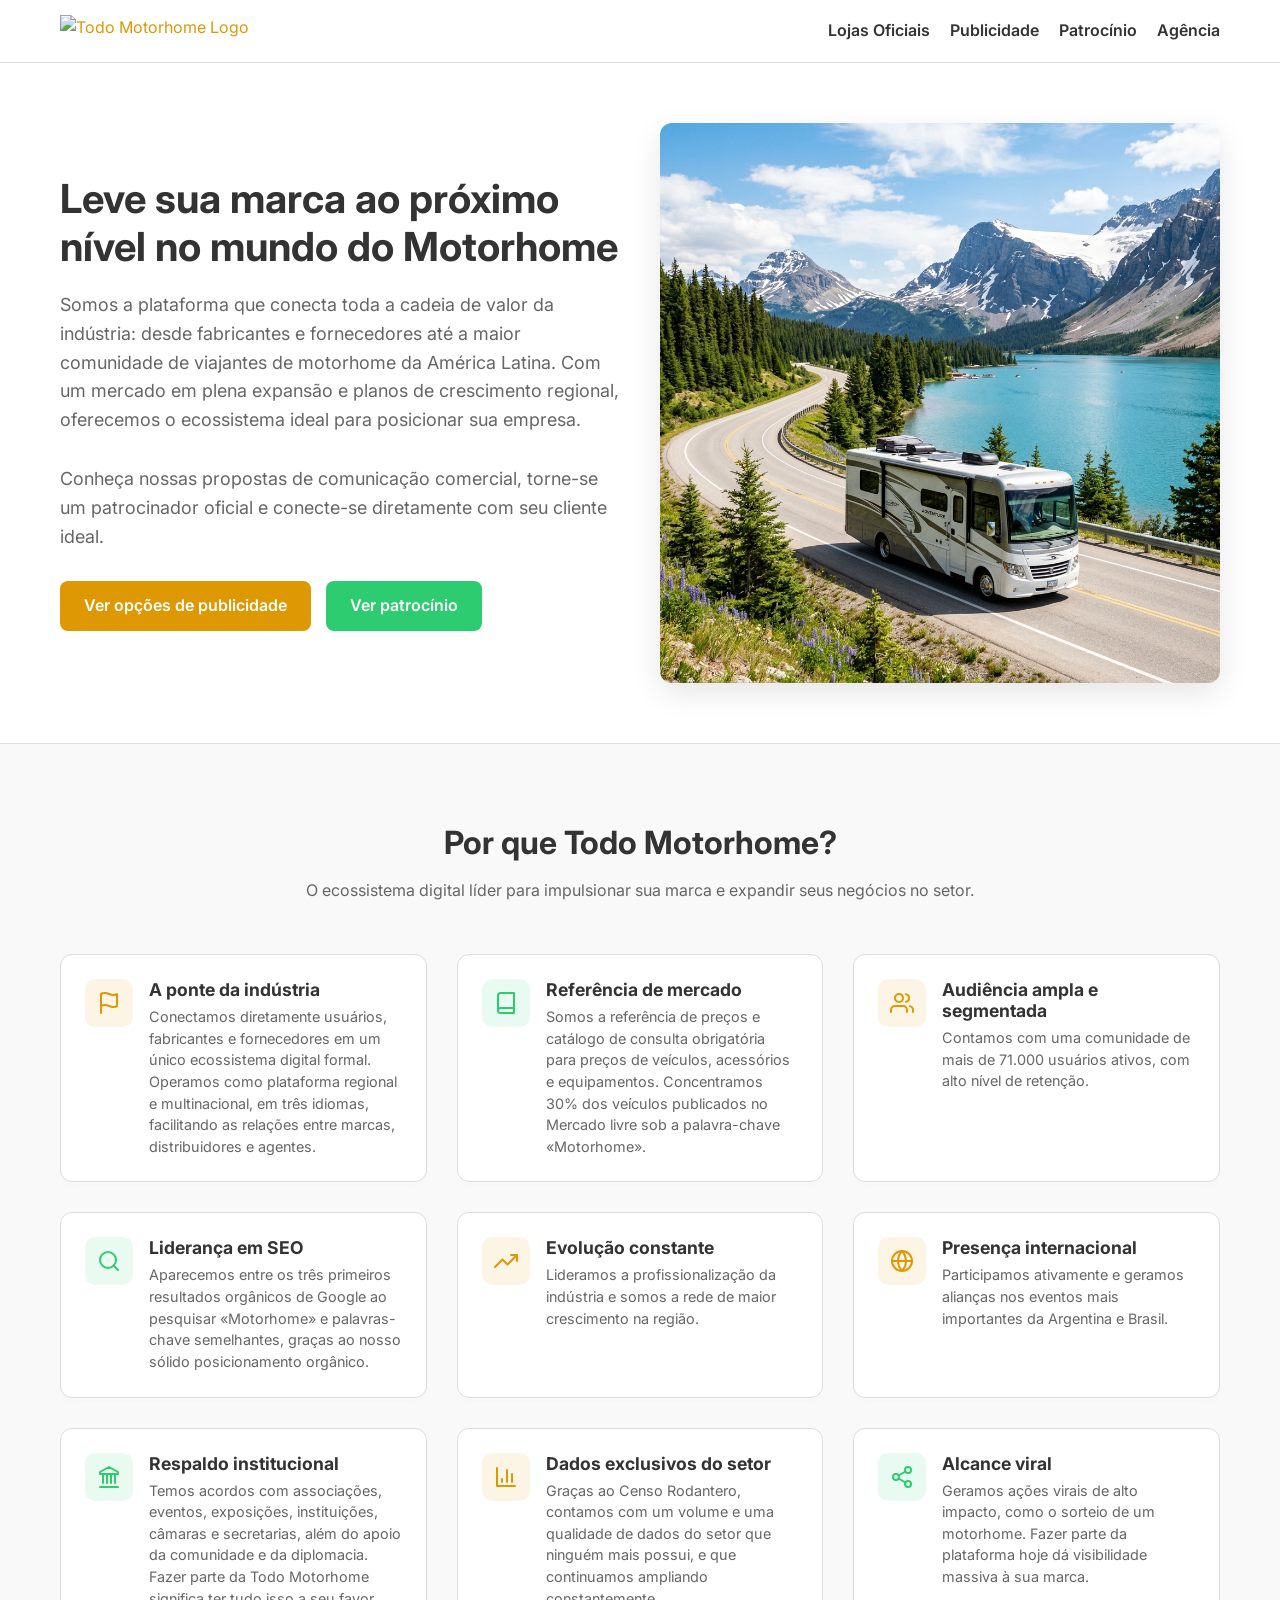
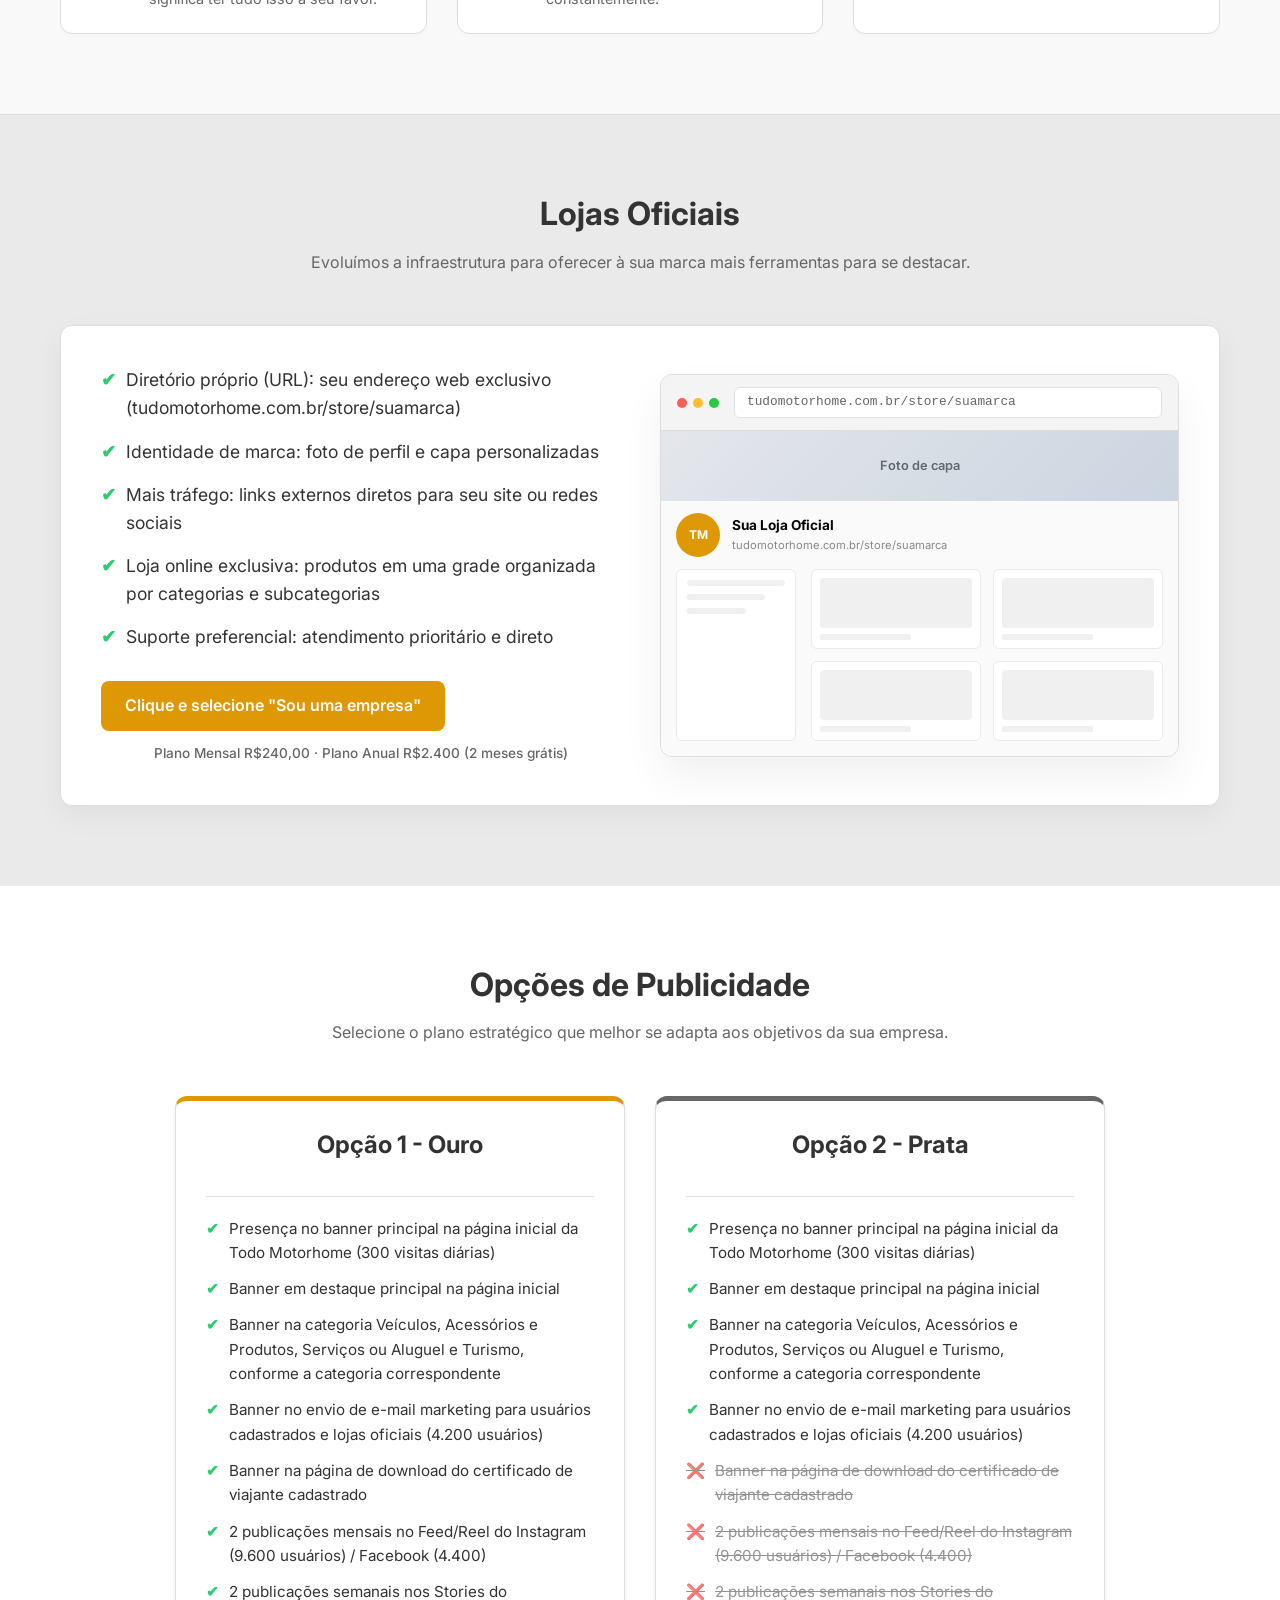
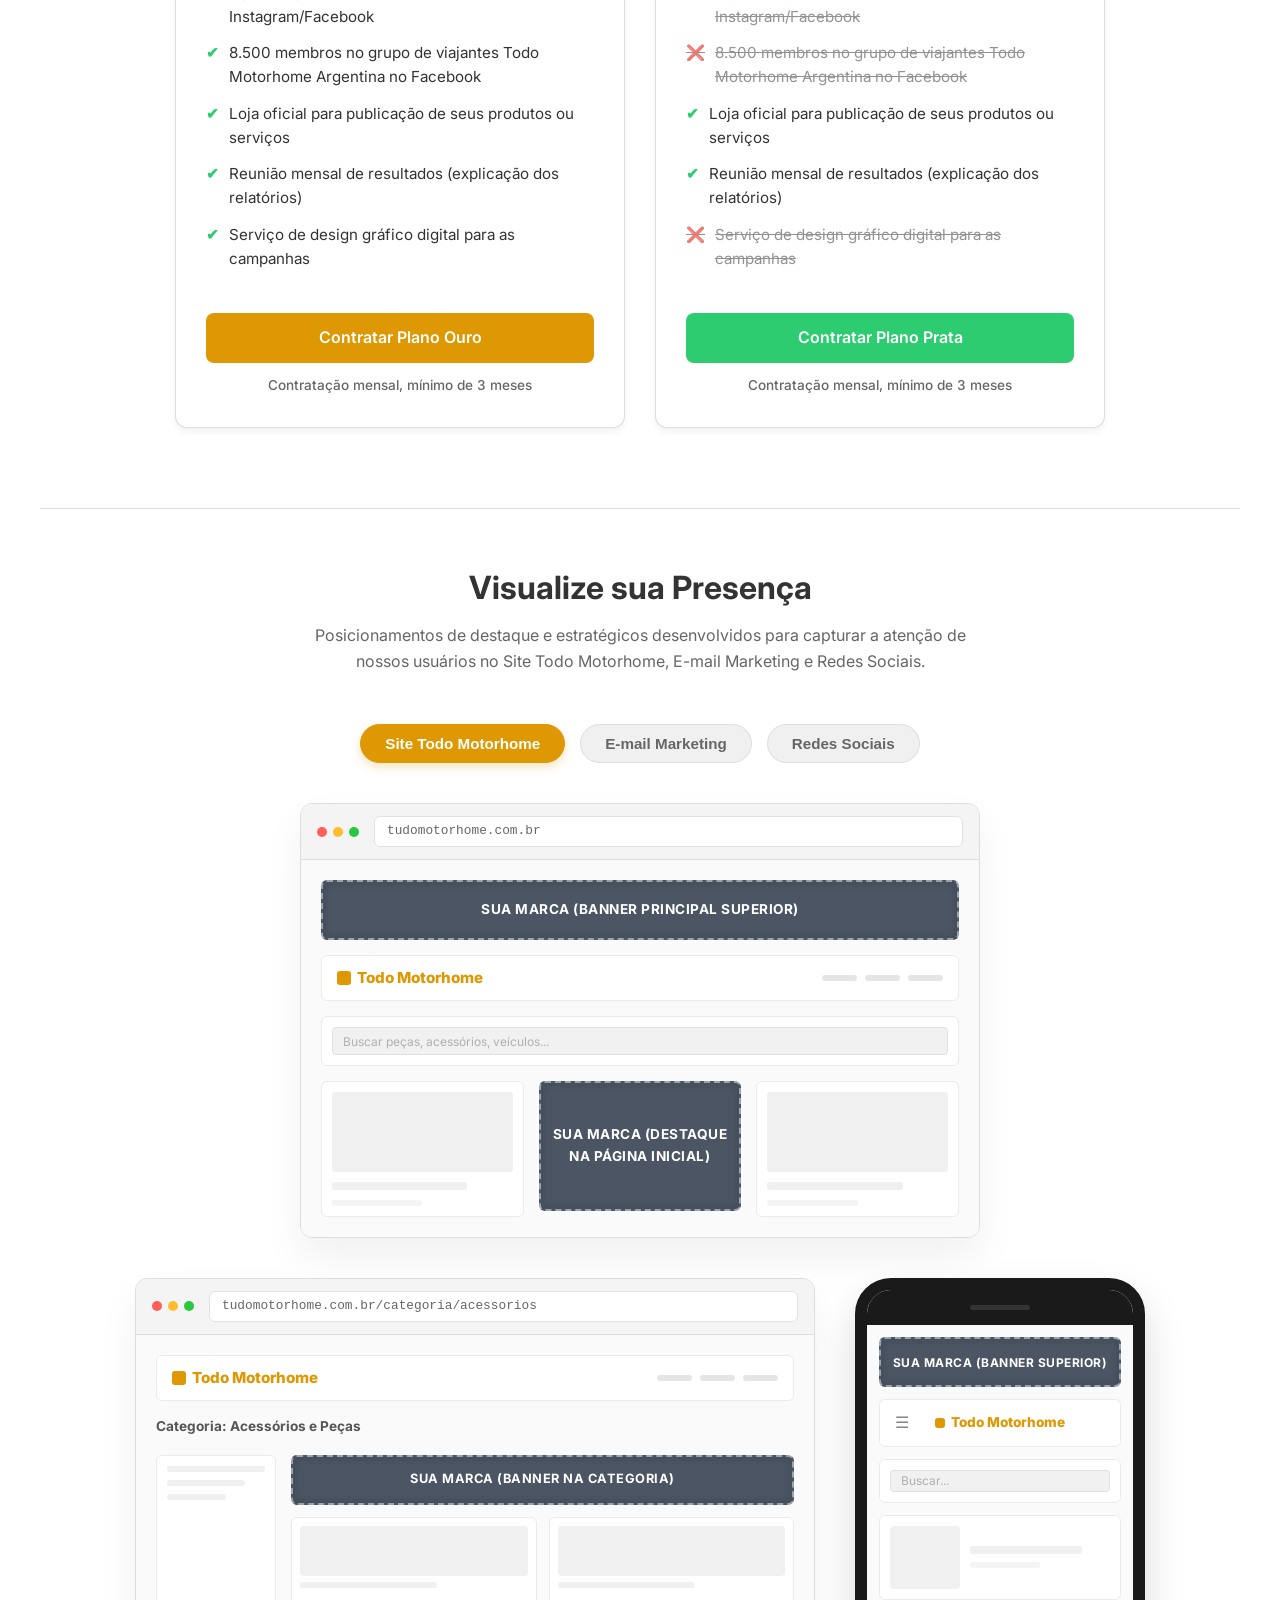
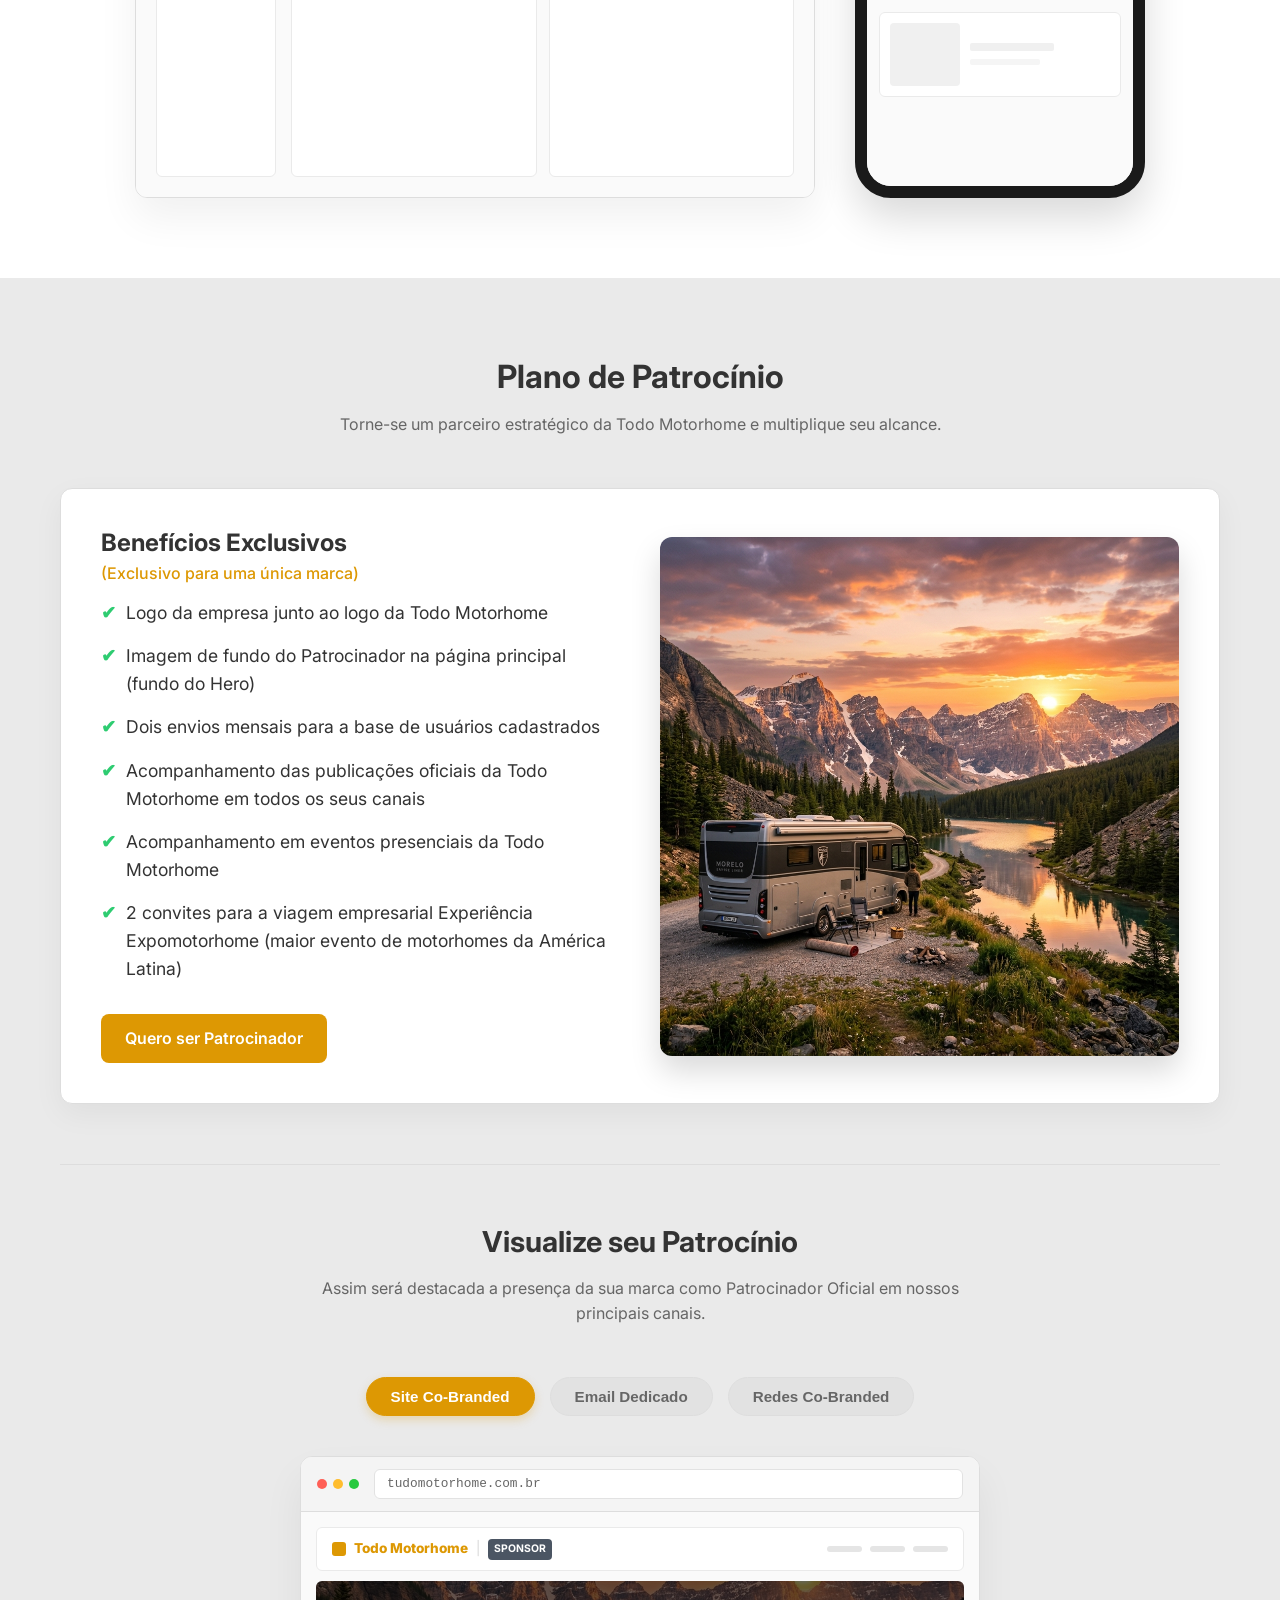
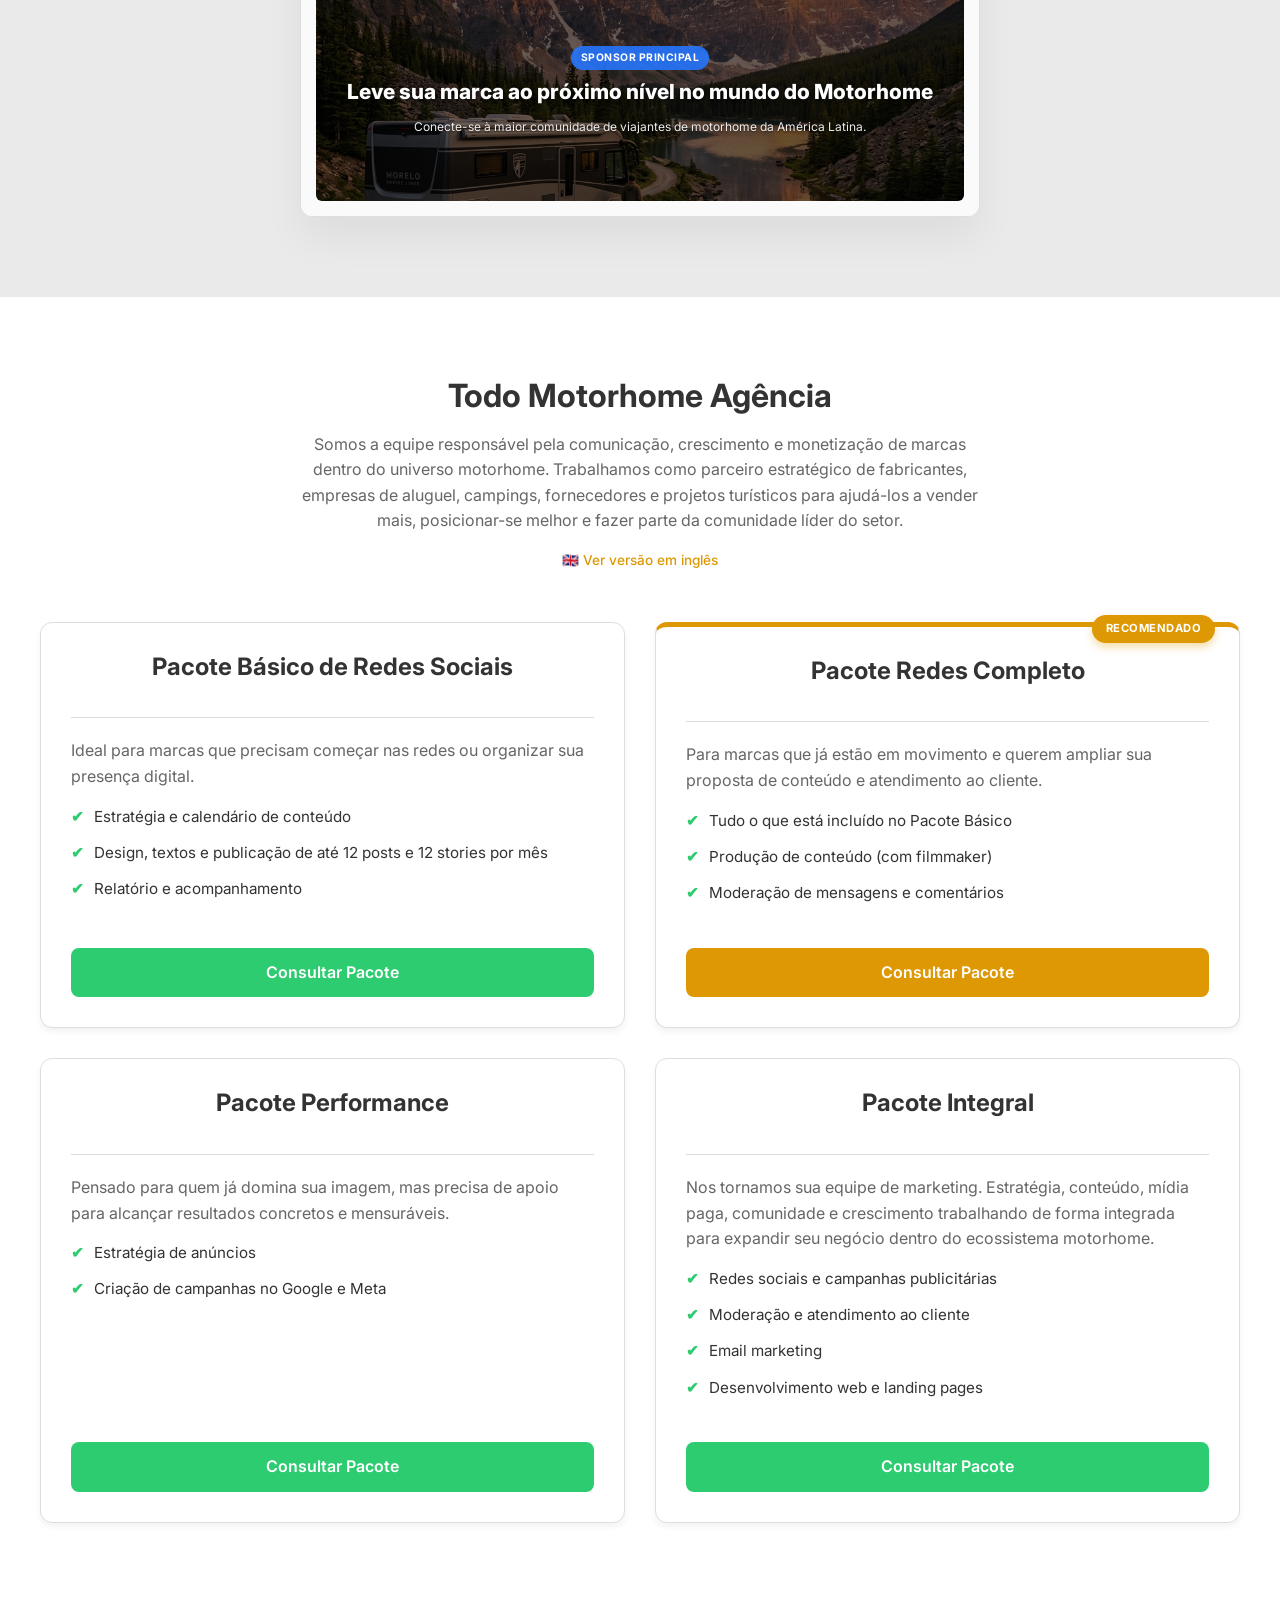
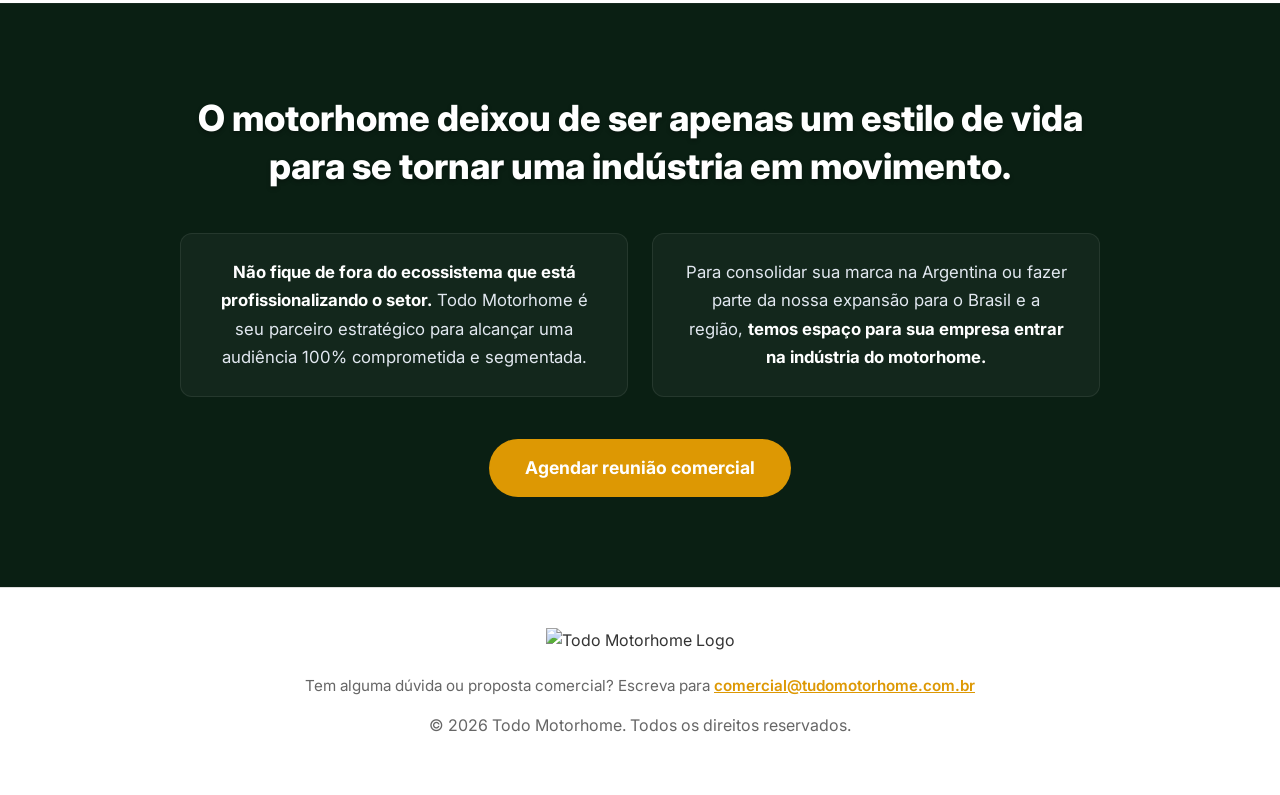
==== index.html @ 59143fff "Update package name from 'Pacote Redes Full' to 'Pacote Redes Completo'" ====
<!DOCTYPE html>
<html lang="pt-BR">

<head>
    <meta charset="UTF-8">
    <meta name="viewport" content="width=device-width, initial-scale=1.0">
    <title>Todo Motorhome - Proposta de Comunicação e Patrocínio</title>
    <meta name="description"
        content="Conecte sua marca à maior comunidade de viajantes de motorhome da América Latina. Conheça as propostas de comunicação comercial, patrocínio e agência da Todo Motorhome.">

    <!-- Open Graph / Facebook -->
    <meta property="og:type" content="website">
    <meta property="og:url" content="https://empresas.tudomotorhome.ar/">
    <meta property="og:title" content="Todo Motorhome - Proposta de Comunicação e Patrocínio">
    <meta property="og:description"
        content="Conecte sua marca à maior comunidade de viajantes de motorhome da América Latina. Conheça as propostas de comunicação comercial, patrocínio e agência da Todo Motorhome.">
    <meta property="og:image" content="https://empresas.tudomotorhome.ar/assets/hero.png">
    <meta property="og:locale" content="pt_BR">
    <meta property="og:site_name" content="Todo Motorhome">

    <!-- Twitter Card -->
    <meta name="twitter:card" content="summary_large_image">
    <meta name="twitter:url" content="https://empresas.tudomotorhome.ar/">
    <meta name="twitter:title" content="Todo Motorhome - Proposta de Comunicação e Patrocínio">
    <meta name="twitter:description"
        content="Conecte sua marca à maior comunidade de viajantes de motorhome da América Latina. Conheça as propostas de comunicação comercial, patrocínio e agência da Todo Motorhome.">
    <meta name="twitter:image" content="https://empresas.tudomotorhome.ar/assets/hero.png">

    <!-- Google Fonts: Inter -->
    <link rel="preconnect" href="https://fonts.googleapis.com">
    <link rel="preconnect" href="https://fonts.gstatic.com" crossorigin>
    <link href="https://fonts.googleapis.com/css2?family=Inter:wght@400;500;600;700;800&display=swap" rel="stylesheet">

    <link rel="stylesheet" href="style.css?v=1.0.3">

    <!-- Google Analytics -->
    <script async src="https://www.googletagmanager.com/gtag/js?id=G-TZ2R4H22YN"></script>
    <script>
        window.dataLayer = window.dataLayer || [];
        function gtag() { dataLayer.push(arguments); }
        gtag('js', new Date());
        gtag('config', 'G-TZ2R4H22YN');
    </script>
</head>

<body>

    <!-- Header / Navbar -->
    <header class="navbar fade-in">
        <div class="container">
            <a href="#" class="logo">
                <img src="https://sharetribe-assets.imgix.net/68418101-b428-4d02-9596-58e13acb0eab/raw/ed/3aeb7e4fdeb8c97f753202494c5d5f7b45e542?auto=format&fit=clip&h=72&w=640&s=a33af36845bb8c35146e33146c7f5833"
                    alt="Todo Motorhome Logo">
            </a>
            <button class="nav-toggle" id="navToggle" aria-label="Abrir menu" aria-expanded="false">
                <span></span>
                <span></span>
                <span></span>
            </button>
            <nav class="nav-links" id="navLinks">
                <a href="#tiendas-oficiales">Lojas Oficiais</a>
                <a href="#planes-comerciales">Publicidade</a>
                <a href="#alianzas-comerciales">Patrocínio</a>
                <a href="#agencia">Agência</a>
                <!--<a href="#expomotorhome">Experiência ExpoMotorhome 2026</a>-->
            </nav>
        </div>
    </header>

    <!-- Hero Section -->
    <section class="hero container fade-in-up">
        <div class="hero-content">
            <h1>Leve sua marca ao próximo nível no mundo do Motorhome</h1>
            <p>Somos a plataforma que conecta toda a cadeia de valor da indústria: desde fabricantes e
                fornecedores até a maior comunidade de viajantes de motorhome da América Latina. Com um mercado em plena expansão
                e planos de crescimento regional, oferecemos o ecossistema ideal para posicionar sua empresa.</p>
            <p>Conheça nossas propostas de comunicação comercial, torne-se um patrocinador oficial e conecte-se
                diretamente com seu cliente ideal.</p>
            <div class="hero-buttons">
                <a href="#planes-comerciales" class="btn btn-primary">Ver opções de publicidade</a>
                <a href="#alianzas-comerciales" class="btn btn-secondary">Ver patrocínio</a>
            </div>
        </div>
        <div class="hero-image zoom-in">
            <img src="assets/hero.png" alt="Motorhome na estrada">
        </div>
    </section>

    <!-- Proposta de Valor / Dados da Indústria -->
    <section class="value-prop section bg-light">
        <div class="container">
            <div class="section-header fade-in-up">
                <h2>Por que Todo Motorhome?</h2>
                <p>O ecossistema digital líder para impulsionar sua marca e expandir seus negócios no setor.</p>
            </div>

            <div class="value-prop-grid fade-in-up">
                <!-- A ponte da indústria -->
                <div class="value-prop-card">
                    <div class="value-prop-icon primary">
                        <svg xmlns="http://www.w3.org/2000/svg" viewBox="0 0 24 24" fill="none" stroke="currentColor"
                            stroke-width="2" stroke-linecap="round" stroke-linejoin="round">
                            <path d="M4 15s1-1 4-1 5 2 8 2 4-1 4-1V3s-1 1-4 1-5-2-8-2-4 1-4 1z" />
                            <line x1="4" y1="22" x2="4" y2="15" />
                        </svg>
                    </div>
                    <div class="value-prop-info">
                        <h3>A ponte da indústria</h3>
                        <p>Conectamos diretamente usuários, fabricantes e fornecedores em um único ecossistema
                            digital formal. Operamos como plataforma regional e multinacional, em três idiomas,
                            facilitando as relações entre marcas, distribuidores e agentes.</p>
                    </div>
                </div>

                <!-- Referência de mercado -->
                <div class="value-prop-card">
                    <div class="value-prop-icon secondary">
                        <svg xmlns="http://www.w3.org/2000/svg" viewBox="0 0 24 24" fill="none" stroke="currentColor"
                            stroke-width="2" stroke-linecap="round" stroke-linejoin="round">
                            <path d="M4 19.5A2.5 2.5 0 0 1 6.5 17H20" />
                            <path d="M6.5 2H20v20H6.5A2.5 2.5 0 0 1 4 19.5v-15A2.5 2.5 0 0 1 6.5 2z" />
                        </svg>
                    </div>
                    <div class="value-prop-info">
                        <h3>Referência de mercado</h3>
                        <p>Somos a referência de preços e catálogo de consulta obrigatória para preços de veículos, acessórios e
                            equipamentos. Concentramos 30% dos veículos publicados no Mercado livre sob a
                            palavra-chave «Motorhome».</p>
                    </div>
                </div>

                <!-- Audiência ampla e segmentada -->
                <div class="value-prop-card">
                    <div class="value-prop-icon primary">
                        <svg xmlns="http://www.w3.org/2000/svg" viewBox="0 0 24 24" fill="none" stroke="currentColor"
                            stroke-width="2" stroke-linecap="round" stroke-linejoin="round">
                            <path d="M17 21v-2a4 4 0 0 0-4-4H5a4 4 0 0 0-4 4v2" />
                            <circle cx="9" cy="7" r="4" />
                            <path d="M23 21v-2a4 4 0 0 0-3-3.87" />
                            <path d="M16 3.13a4 4 0 0 1 0 7.75" />
                        </svg>
                    </div>
                    <div class="value-prop-info">
                        <h3>Audiência ampla e segmentada</h3>
                        <p>Contamos com uma comunidade de mais de 71.000 usuários ativos, com alto nível de retenção.
                        </p>
                    </div>
                </div>

                <!-- Liderança em SEO -->
                <div class="value-prop-card">
                    <div class="value-prop-icon secondary">
                        <svg xmlns="http://www.w3.org/2000/svg" viewBox="0 0 24 24" fill="none" stroke="currentColor"
                            stroke-width="2" stroke-linecap="round" stroke-linejoin="round">
                            <circle cx="11" cy="11" r="8" />
                            <line x1="21" y1="21" x2="16.65" y2="16.65" />
                        </svg>
                    </div>
                    <div class="value-prop-info">
                        <h3>Liderança em SEO</h3>
                        <p>Aparecemos entre os três primeiros resultados orgânicos de Google ao pesquisar «Motorhome» e
                            palavras-chave semelhantes, graças ao nosso sólido posicionamento orgânico.</p>
                    </div>
                </div>

                <!-- Evolução constante -->
                <div class="value-prop-card">
                    <div class="value-prop-icon primary">
                        <svg xmlns="http://www.w3.org/2000/svg" viewBox="0 0 24 24" fill="none" stroke="currentColor"
                            stroke-width="2" stroke-linecap="round" stroke-linejoin="round">
                            <polyline points="23 6 13.5 15.5 8.5 10.5 1 18" />
                            <polyline points="17 6 23 6 23 12" />
                        </svg>
                    </div>
                    <div class="value-prop-info">
                        <h3>Evolução constante</h3>
                        <p>Lideramos a profissionalização da indústria e somos a rede de maior crescimento na
                            região.</p>
                    </div>
                </div>

                <!-- Presença internacional -->
                <div class="value-prop-card">
                    <div class="value-prop-icon primary">
                        <svg xmlns="http://www.w3.org/2000/svg" viewBox="0 0 24 24" fill="none" stroke="currentColor"
                            stroke-width="2" stroke-linecap="round" stroke-linejoin="round">
                            <circle cx="12" cy="12" r="10" />
                            <path
                                d="M12 2a15.3 15.3 0 0 1 4 10 15.3 15.3 0 0 1-4 10 15.3 15.3 0 0 1-4-10 15.3 15.3 0 0 1 4-10z" />
                            <path d="M2 12h20" />
                        </svg>
                    </div>
                    <div class="value-prop-info">
                        <h3>Presença internacional</h3>
                        <p>Participamos ativamente e geramos alianças nos eventos mais importantes da Argentina e
                            Brasil.</p>
                    </div>
                </div>

                <!-- Respaldo institucional -->
                <div class="value-prop-card">
                    <div class="value-prop-icon secondary">
                        <svg xmlns="http://www.w3.org/2000/svg" viewBox="0 0 24 24" fill="none" stroke="currentColor"
                            stroke-width="2" stroke-linecap="round" stroke-linejoin="round">
                            <path d="M3 22h18" />
                            <path d="M6 18v-9" />
                            <path d="M10 18v-9" />
                            <path d="M14 18v-9" />
                            <path d="M18 18v-9" />
                            <path d="M12 2 3 7v2h18V7z" />
                        </svg>
                    </div>
                    <div class="value-prop-info">
                        <h3>Respaldo institucional</h3>
                        <p>Temos acordos com associações, eventos, exposições, instituições, câmaras e
                            secretarias, além do apoio da comunidade e da diplomacia. Fazer parte da Todo Motorhome
                            significa ter tudo isso a seu favor.</p>
                    </div>
                </div>

                <!-- Dados exclusivos do setor -->
                <div class="value-prop-card">
                    <div class="value-prop-icon primary">
                        <svg xmlns="http://www.w3.org/2000/svg" viewBox="0 0 24 24" fill="none" stroke="currentColor"
                            stroke-width="2" stroke-linecap="round" stroke-linejoin="round">
                            <path d="M3 3v18h18" />
                            <path d="M18 17V9" />
                            <path d="M13 17V5" />
                            <path d="M8 17v-3" />
                        </svg>
                    </div>
                    <div class="value-prop-info">
                        <h3>Dados exclusivos do setor</h3>
                        <p>Graças ao Censo Rodantero, contamos com um volume e uma qualidade de dados do setor que ninguém
                            mais possui, e que continuamos ampliando constantemente.</p>
                    </div>
                </div>

                <!-- Alcance viral -->
                <div class="value-prop-card">
                    <div class="value-prop-icon secondary">
                        <svg xmlns="http://www.w3.org/2000/svg" viewBox="0 0 24 24" fill="none" stroke="currentColor"
                            stroke-width="2" stroke-linecap="round" stroke-linejoin="round">
                            <circle cx="18" cy="5" r="3" />
                            <circle cx="6" cy="12" r="3" />
                            <circle cx="18" cy="19" r="3" />
                            <line x1="8.59" y1="13.51" x2="15.42" y2="17.49" />
                            <line x1="15.41" y1="6.51" x2="8.59" y2="10.49" />
                        </svg>
                    </div>
                    <div class="value-prop-info">
                        <h3>Alcance viral</h3>
                        <p>Geramos ações virais de alto impacto, como o sorteio de um motorhome. Fazer parte da
                            plataforma hoje dá visibilidade massiva à sua marca.</p>
                    </div>
                </div>
            </div>
        </div>
    </section>

    <!-- Lojas Oficiais Section -->
    <section id="tiendas-oficiales" class="section bg-darker">
        <div class="container">
            <div class="section-header fade-in-up">
                <h2>Lojas Oficiais</h2>
                <p>Evoluímos a infraestrutura para oferecer à sua marca mais ferramentas para se destacar.</p>
            </div>

            <div class="alliance-card fade-in-up">
                <div class="alliance-content">
                    <ul class="card-features big-features">
                        <li><span class="icon check">✔</span> Diretório próprio (URL): seu endereço web exclusivo
                            (tudomotorhome.com.br/store/suamarca)</li>
                        <li><span class="icon check">✔</span> Identidade de marca: foto de perfil e capa
                            personalizadas</li>
                        <li><span class="icon check">✔</span> Mais tráfego: links externos diretos para seu site ou redes
                            sociais</li>
                        <li><span class="icon check">✔</span> Loja online exclusiva: produtos em uma grade organizada
                            por categorias e subcategorias</li>
                        <li><span class="icon check">✔</span> Suporte preferencial: atendimento prioritário e direto
                        </li>
                    </ul>
                    <div style="margin-top: 30px;">
                        <a href="https://www.tudomotorhome.com.br/signup" target="_blank" rel="noopener noreferrer"
                            class="btn btn-primary">Clique e selecione "Sou uma empresa"</a>
                        <p class="card-note">Plano Mensal R$240,00 · Plano Anual R$2.400 (2 meses grátis)</p>
                    </div>
                </div>
                <div class="alliance-image zoom-in">
                    <div class="mockup-window desktop">
                        <div class="mockup-header">
                            <div class="dots">
                                <span class="dot red"></span>
                                <span class="dot yellow"></span>
                                <span class="dot green"></span>
                            </div>
                            <div class="url-bar">tudomotorhome.com.br/store/suamarca</div>
                        </div>
                        <div class="mockup-body" style="padding: 0; gap: 0;">
                            <div class="generic-fb-cover" style="height: 70px;">Foto de capa</div>
                            <div style="display: flex; align-items: center; gap: 12px; padding: 12px 15px;">
                                <div
                                    style="width: 44px; height: 44px; border-radius: 50%; background: var(--primary); display: flex; align-items: center; justify-content: center; color: #fff; font-weight: 700; font-size: 0.75rem; flex-shrink: 0;">
                                    TM</div>
                                <div>
                                    <div style="font-size: 0.85rem; font-weight: 700; color: #050505;">Sua Loja
                                        Oficial</div>
                                    <div style="font-size: 0.7rem; color: #888;">tudomotorhome.com.br/store/suamarca</div>
                                </div>
                            </div>
                            <div class="category-layout-sim" style="padding: 0 15px 15px 15px;">
                                <div class="sidebar-sim">
                                    <div class="sidebar-line"></div>
                                    <div class="sidebar-line"></div>
                                    <div class="sidebar-line"></div>
                                </div>
                                <div class="category-grid-sim">
                                    <div class="item-sim-mini">
                                        <div class="img-sim-mini"></div>
                                        <div class="text-sim-mini"></div>
                                    </div>
                                    <div class="item-sim-mini">
                                        <div class="img-sim-mini"></div>
                                        <div class="text-sim-mini"></div>
                                    </div>
                                    <div class="item-sim-mini">
                                        <div class="img-sim-mini"></div>
                                        <div class="text-sim-mini"></div>
                                    </div>
                                    <div class="item-sim-mini">
                                        <div class="img-sim-mini"></div>
                                        <div class="text-sim-mini"></div>
                                    </div>
                                </div>
                            </div>
                        </div>
                    </div>
                </div>
            </div>
        </div>
    </section>

    <!-- Publicidade Section -->
    <section id="planes-comerciales" class="section container">
        <div class="section-header fade-in-up">
            <h2>Opções de Publicidade</h2>
            <p>Selecione o plano estratégico que melhor se adapta aos objetivos da sua empresa.</p>
        </div>

        <div class="cards-container">
            <!-- Opção Ouro -->
            <div class="card card-oro fade-in-up" style="animation-delay: 0.1s;">
                <div class="card-header">
                    <h3>Opção 1 - Ouro</h3>
                </div>
                <ul class="card-features">
                    <li><span class="icon check">✔</span> Presença no banner principal na página inicial da Todo Motorhome (300
                        visitas diárias)</li>
                    <li><span class="icon check">✔</span> Banner em destaque principal na página inicial</li>
                    <li><span class="icon check">✔</span> Banner na categoria Veículos, Acessórios e Produtos,
                        Serviços ou Aluguel e Turismo, conforme a categoria correspondente</li>
                    <li><span class="icon check">✔</span> Banner no envio de e-mail marketing para usuários cadastrados e
                        lojas oficiais (4.200 usuários)</li>
                    <li><span class="icon check">✔</span> Banner na página de download do certificado de viajante cadastrado</li>
                    <li><span class="icon check">✔</span> 2 publicações mensais no Feed/Reel do Instagram (9.600
                        usuários) / Facebook (4.400)</li>
                    <li><span class="icon check">✔</span> 2 publicações semanais nos Stories do Instagram/Facebook
                    </li>
                    <li><span class="icon check">✔</span> 8.500 membros no grupo de viajantes Todo Motorhome Argentina no
                        Facebook</li>
                    <li><span class="icon check">✔</span> Loja oficial para publicação de seus produtos ou serviços
                    </li>
                    <li><span class="icon check">✔</span> Reunião mensal de resultados (explicação dos relatórios)</li>
                    <li><span class="icon check">✔</span> Serviço de design gráfico digital para as campanhas</li>
                </ul>
                <div class="card-footer">
                    <a href="https://wa.me/11984314568?text=Olá!%20Entro%20em%20contato%20sobre%20o%20Plano%20Ouro%20da%20Todo%20Motorhome"
                        target="_blank" rel="noopener noreferrer" class="btn btn-primary btn-block">Contratar Plano
                        Ouro</a>
                    <p class="card-note">Contratação mensal, mínimo de 3 meses</p>
                </div>
            </div>

            <!-- Opção Prata -->
            <div class="card card-plata fade-in-up" style="animation-delay: 0.2s;">
                <div class="card-header">
                    <h3>Opção 2 - Prata</h3>
                </div>
                <ul class="card-features">
                    <li><span class="icon check">✔</span> Presença no banner principal na página inicial da Todo Motorhome (300
                        visitas diárias)</li>
                    <li><span class="icon check">✔</span> Banner em destaque principal na página inicial</li>
                    <li><span class="icon check">✔</span> Banner na categoria Veículos, Acessórios e Produtos,
                        Serviços ou Aluguel e Turismo, conforme a categoria correspondente</li>
                    <li><span class="icon check">✔</span> Banner no envio de e-mail marketing para usuários cadastrados e
                        lojas oficiais (4.200 usuários)</li>
                    <li class="disabled"><span class="icon cross">❌</span> Banner na página de download do certificado de viajante cadastrado</li>
                    <li class="disabled"><span class="icon cross">❌</span> 2 publicações mensais no Feed/Reel do Instagram (9.600
                        usuários) / Facebook (4.400)</li>
                    <li class="disabled"><span class="icon cross">❌</span> 2 publicações semanais nos Stories do
                        Instagram/Facebook</li>
                    <li class="disabled"><span class="icon cross">❌</span> 8.500 membros no grupo de viajantes Todo
                        Motorhome Argentina no Facebook</li>
                    <li><span class="icon check">✔</span> Loja oficial para publicação de seus produtos ou serviços
                    </li>
                    <li><span class="icon check">✔</span> Reunião mensal de resultados (explicação dos relatórios)</li>
                    <li class="disabled"><span class="icon cross">❌</span> Serviço de design gráfico digital para as
                        campanhas</li>
                </ul>
                <div class="card-footer">
                    <a href="https://wa.me/11984314568?text=Olá!%20Entro%20em%20contato%20sobre%20o%20Plano%20Prata%20da%20Todo%20Motorhome"
                        target="_blank" rel="noopener noreferrer" class="btn btn-secondary btn-block">Contratar Plano
                        Prata</a>
                    <p class="card-note">Contratação mensal, mínimo de 3 meses</p>
                </div>
            </div>
        </div>

        <!-- Visualize sua Presença inside the section for closer layout spacing -->
        <div class="visualiza-presencia"
            style="margin-top: 80px; padding-top: 60px; border-top: 1px solid var(--border-color); width: 100%;">
            <div class="section-header fade-in-up">
                <h2>Visualize sua Presença</h2>
                <p>Posicionamentos de destaque e estratégicos desenvolvidos para capturar a atenção de nossos usuários no
                    Site Todo Motorhome, E-mail Marketing e Redes Sociais.</p>
            </div>

            <!-- Mockups Tabs -->
            <div class="mockups-tabs fade-in-up">
                <button class="tab-btn active" onclick="switchTab(event, 'tab-web')">Site Todo Motorhome</button>
                <button class="tab-btn" onclick="switchTab(event, 'tab-email')">E-mail Marketing</button>
                <button class="tab-btn" onclick="switchTab(event, 'tab-redes')">Redes Sociais</button>
            </div>

            <div class="mockups-container fade-in-up">
                <!-- Aba do Site -->
                <div class="tab-content active" id="tab-web">
                    <!-- Desktop Home Mockup -->
                    <div class="mockup-window desktop">
                        <div class="mockup-header">
                            <div class="dots">
                                <span class="dot red"></span>
                                <span class="dot yellow"></span>
                                <span class="dot green"></span>
                            </div>
                            <div class="url-bar">tudomotorhome.com.br</div>
                        </div>
                        <div class="mockup-body">
                            <!-- Espaço publicitário 1: Banner superior -->
                            <div class="showcase-box showcase-top-banner">
                                <span>Sua Marca (Banner Principal Superior)</span>
                            </div>
                            <!-- Cabeçalho do site -->
                            <div class="site-header-sim">
                                <div class="logo-sim">
                                    <span class="logo-icon-sim"></span>
                                    Todo Motorhome
                                </div>
                                <div class="nav-sim"><span></span><span></span><span></span></div>
                            </div>
                            <!-- Main Search Area -->
                            <div class="search-sim">
                                <div class="search-bar-sim">Buscar peças, acessórios, veículos...</div>
                            </div>
                            <!-- Conteúdo em grade do site -->
                            <div class="grid-sim">
                                <div class="item-sim">
                                    <div class="img-sim"></div>
                                    <div class="text-sim"></div>
                                    <div class="text-sim-sub"></div>
                                </div>
                                <!-- Ad space 2: Destacado Home -->
                                <div class="showcase-box showcase-grid-banner">
                                    <span>Sua Marca (Destaque na Página Inicial)</span>
                                </div>
                                <div class="item-sim">
                                    <div class="img-sim"></div>
                                    <div class="text-sim"></div>
                                    <div class="text-sim-sub"></div>
                                </div>
                            </div>
                        </div>
                    </div>

                    <!-- Desktop Category Mockup -->
                    <div class="mockup-window desktop">
                        <div class="mockup-header">
                            <div class="dots">
                                <span class="dot red"></span>
                                <span class="dot yellow"></span>
                                <span class="dot green"></span>
                            </div>
                            <div class="url-bar">tudomotorhome.com.br/categoria/acessorios</div>
                        </div>
                        <div class="mockup-body">
                            <!-- Cabeçalho do site -->
                            <div class="site-header-sim">
                                <div class="logo-sim">
                                    <span class="logo-icon-sim"></span>
                                    Todo Motorhome
                                </div>
                                <div class="nav-sim"><span></span><span></span><span></span></div>
                            </div>

                            <!-- Category Header -->
                            <div style="font-size: 0.85rem; font-weight: 700; color: #555; margin-bottom: 2px;">
                                Categoria: Acessórios e Peças</div>

                            <!-- Category layout simulating items -->
                            <div class="category-layout-sim">
                                <div class="sidebar-sim">
                                    <div class="sidebar-line"></div>
                                    <div class="sidebar-line"></div>
                                    <div class="sidebar-line"></div>
                                </div>
                                <div style="flex: 1; display: flex; flex-direction: column; gap: 12px;">
                                    <!-- Espaço publicitário 1: Banner da categoria -->
                                    <div class="showcase-box showcase-top-banner"
                                        style="height: 50px; font-size: 0.8rem;">
                                        <span>Sua Marca (Banner na Categoria)</span>
                                    </div>
                                    <div class="category-grid-sim">
                                        <div class="item-sim-mini">
                                            <div class="img-sim-mini"></div>
                                            <div class="text-sim-mini"></div>
                                        </div>
                                        <div class="item-sim-mini">
                                            <div class="img-sim-mini"></div>
                                            <div class="text-sim-mini"></div>
                                        </div>
                                    </div>
                                </div>
                            </div>
                        </div>
                    </div>

                    <!-- Mobile Home Mockup -->
                    <div class="mockup-window mobile">
                        <div class="mockup-header">
                            <div class="speaker"></div>
                        </div>
                        <div class="mockup-body">
                            <!-- Espaço publicitário 1: Banner superior mobile -->
                            <div class="showcase-box showcase-top-banner-mobile">
                                <span>Sua Marca (Banner Superior)</span>
                            </div>
                            <!-- Cabeçalho do site -->
                            <div class="site-header-sim">
                                <span style="font-size: 1rem; color: #888;">☰</span>
                                <div class="logo-sim" style="font-size: 0.85rem;">
                                    <span class="logo-icon-sim" style="width: 10px; height: 10px;"></span>
                                    Todo Motorhome
                                </div>
                                <span style="font-size: 1rem; color: #888; opacity: 0;">☰</span>
                            </div>
                            <!-- Main Search Area -->
                            <div class="search-sim">
                                <div class="search-bar-sim" style="height: 22px;">Buscar...</div>
                            </div>
                            <!-- Content -->
                            <div class="content-sim-mobile">
                                <div class="item-sim-mobile">
                                    <div class="img-sim-mobile"></div>
                                    <div class="text-sim-mobile">
                                        <div class="text-sim" style="width: 80%;"></div>
                                        <div class="text-sim-sub"></div>
                                    </div>
                                </div>
                                <div class="item-sim-mobile">
                                    <div class="img-sim-mobile"></div>
                                    <div class="text-sim-mobile">
                                        <div class="text-sim" style="width: 60%;"></div>
                                        <div class="text-sim-sub"></div>
                                    </div>
                                </div>
                            </div>
                        </div>
                    </div>
                </div>

                <!-- Aba de E-mail Marketing -->
                <div class="tab-content" id="tab-email">
                    <div class="mockup-window desktop" style="width: 100%; max-width: 680px;">
                        <div class="mockup-header">
                            <div class="dots">
                                <span class="dot red"></span>
                                <span class="dot yellow"></span>
                                <span class="dot green"></span>
                            </div>
                            <div class="url-bar">E-mail - Caixa de Entrada</div>
                        </div>
                        <div class="email-layout-sim">
                            <!-- Barra lateral esquerda (caixa de entrada) -->
                            <div class="email-sidebar-sim">
                                <div class="email-item active">
                                    <div class="sender">Todo Motorhome</div>
                                    <div class="subj">Novidades da Comunidade</div>
                                </div>
                                <div class="email-item">
                                    <div class="sender">Airbnb</div>
                                    <div class="subj">Sua reserva está confirmada</div>
                                </div>
                                <div class="email-item">
                                    <div class="sender">Spotify</div>
                                    <div class="subj">Música para a estrada</div>
                                </div>
                            </div>
                            <!-- Conteúdo à direita (corpo do e-mail) -->
                            <div class="email-body-sim">
                                <div class="email-header-sim">
                                    <h3 style="font-size: 1rem; margin-bottom: 2px;">Novidades para Viajantes</h3>
                                    <p style="font-size: 0.7rem; color: #666; margin-bottom: 0;">De: <strong>Todo
                                            Motorhome</strong> &lt;newsletter@tudomotorhome.com.br&gt;</p>
                                </div>
                                <div class="email-content-sim">
                                    <div class="email-logo-container">
                                        <span class="logo-icon-sim" style="width: 12px; height: 12px;"></span>
                                        <span style="font-weight: 800; color: var(--primary); font-size: 0.85rem;">Todo
                                            Motorhome</span>
                                    </div>
                                    <p style="font-size: 0.75rem; margin-bottom: 12px; color: #444;">Olá!
                                        compartilhamos o resumo deste mês com novidades e lojas oficiais
                                        recomendadas.</p>

                                    <!-- Espaço publicitário: Banner no e-mail -->
                                    <div class="showcase-box showcase-email-banner">
                                        <span>Sua Marca (Banner no E-mail Marketing)</span>
                                    </div>

                                    <div style="margin-top: 12px;">
                                        <div class="email-line"></div>
                                        <div class="email-line" style="width: 80%;"></div>
                                        <div class="email-line" style="width: 50%;"></div>
                                    </div>
                                </div>
                            </div>
                        </div>
                    </div>
                </div>

                <!-- Aba de Redes Sociais -->
                <div class="tab-content" id="tab-redes">
                    <!-- Instagram Story Mockup -->
                    <div class="instagram-story">
                        <div class="story-bg">
                            <div class="story-header">
                                <div class="story-avatar"></div>
                                <div style="display: flex; flex-direction: column;">
                                    <span class="story-user">todomotorhome</span>
                                    <span class="story-time">12 h</span>
                                </div>
                            </div>
                            <div class="story-showcase-sticker">
                                <h4>Sua Marca</h4>
                                <p>Acompanhando as viagens da comunidade Todo Motorhome Argentina</p>
                            </div>
                            <div class="story-footer">
                                <div class="story-input-sim">Enviar mensagem...</div>
                                <span style="font-size: 1.1rem; cursor: pointer;">✈️</span>
                            </div>
                        </div>
                    </div>

                    <!-- Facebook Page Mockup -->
                    <div class="mockup-window desktop" style="width: 100%; max-width: 580px;">
                        <div class="mockup-header">
                            <div class="dots">
                                <span class="dot red"></span>
                                <span class="dot yellow"></span>
                                <span class="dot green"></span>
                            </div>
                            <div class="url-bar">facebook.com/todomotorhome</div>
                        </div>
                        <div class="mockup-body" style="padding: 0; gap: 0; background: #f0f2f5;">
                            <!-- Foto de capa genérica -->
                            <div class="generic-fb-cover">
                                Foto de Capa da Página
                            </div>
                            <!-- Informações do cabeçalho da página do Facebook -->
                            <div
                                style="background: #fff; padding: 12px 15px; border-bottom: 1px solid #ddd; display: flex; gap: 12px; align-items: center;">
                                <div
                                    style="width: 40px; height: 40px; border-radius: 50%; background: var(--primary); display: flex; align-items: center; justify-content: center; font-weight: bold; color: #fff; font-size: 0.75rem; flex-shrink: 0;">
                                    TM</div>
                                <div>
                                    <h4
                                        style="font-size: 0.95rem; font-weight: 700; margin-bottom: 2px; color: #050505;">
                                        Todo Motorhome (Página Oficial)</h4>
                                    <p style="font-size: 0.7rem; color: #65676b; margin-bottom: 0;">Página · Comunidade
                                    </p>
                                </div>
                            </div>
                            <!-- Publicação dentro da página -->
                            <div style="background: #fff; margin-top: 8px; padding: 10px;">
                                <div style="display: flex; gap: 8px; align-items: center; margin-bottom: 8px;">
                                    <div
                                        style="width: 24px; height: 24px; border-radius: 50%; background: var(--primary); display: flex; align-items: center; justify-content: center; color: #fff; font-size: 0.5rem; font-weight: bold;">
                                        TM</div>
                                    <div>
                                        <div style="font-size: 0.75rem; font-weight: 700;">Todo Motorhome</div>
                                        <div style="font-size: 0.6rem; color: #65676b;">1 dia</div>
                                    </div>
                                </div>
                                <p style="font-size: 0.75rem; margin-bottom: 8px; color: #050505;">Queremos agradecer a
                                    nosso patrocinador em destaque da semana: <strong>Sua Marca</strong>. Obrigado por
                                    nos impulsionar nessa jornada!</p>
                                <div class="showcase-box showcase-fb-post-image">
                                    <span>Sua Marca (Banner na Página do Facebook)</span>
                                </div>
                            </div>
                        </div>
                    </div>

                    <!-- Facebook Group Mockup -->
                    <div class="mockup-window desktop" style="width: 100%; max-width: 580px;">
                        <div class="mockup-header">
                            <div class="dots">
                                <span class="dot red"></span>
                                <span class="dot yellow"></span>
                                <span class="dot green"></span>
                            </div>
                            <div class="url-bar">facebook.com/groups/todomotorhomeargentina</div>
                        </div>
                        <div class="mockup-body" style="padding: 0; gap: 0; background: #f0f2f5;">
                            <!-- Foto de capa genérica -->
                            <div class="generic-fb-cover">
                                Foto de Capa do Grupo
                            </div>
                            <!-- Informações do cabeçalho do grupo -->
                            <div style="background: #fff; padding: 12px 15px; border-bottom: 1px solid #ddd;">
                                <h4 style="font-size: 0.95rem; font-weight: 700; margin-bottom: 4px; color: #050505;">
                                    Todo Motorhome Argentina (Grupo Oficial)</h4>
                                <p style="font-size: 0.7rem; color: #65676b; margin-bottom: 8px;">🌎 Grupo Público ·
                                    <strong>8500 membros</strong>
                                </p>
                                <div style="display: flex; gap: 6px;">
                                    <button
                                        style="background: #1877f2; color: #fff; border: none; padding: 5px 10px; border-radius: 6px; font-weight: 600; font-size: 0.75rem; cursor: pointer;">+
                                        Entrar no grupo</button>
                                    <button
                                        style="background: #e4e6eb; color: #050505; border: none; padding: 5px 10px; border-radius: 6px; font-weight: 600; font-size: 0.75rem; cursor: pointer;">Compartilhar</button>
                                </div>
                            </div>
                            <!-- Publicação dentro do grupo -->
                            <div style="background: #fff; margin-top: 8px; padding: 10px;">
                                <div style="display: flex; gap: 8px; align-items: center; margin-bottom: 8px;">
                                    <div style="width: 24px; height: 24px; border-radius: 50%; background: #ddd;"></div>
                                    <div>
                                        <div style="font-size: 0.75rem; font-weight: 700;">Administrador</div>
                                        <div style="font-size: 0.6rem; color: #65676b;">1 hora</div>
                                    </div>
                                </div>
                                <p style="font-size: 0.75rem; margin-bottom: 8px; color: #050505;">Sejam bem-vindos aos
                                    novos membros! Lembramos que nosso patrocinador em destaque do mês é <strong>Sua
                                        Marca</strong>.</p>
                                <div class="showcase-box showcase-fb-post-image">
                                    <span>Sua Marca (Banner no Grupo do Facebook)</span>
                                </div>
                            </div>
                        </div>
                    </div>
                </div>
            </div>
        </div>
    </section>

    <!-- Seção de Patrocínio -->
    <section id="alianzas-comerciales" class="section bg-darker">
        <div class="container">
            <div class="section-header fade-in-up">
                <h2>Plano de Patrocínio</h2>
                <p>Torne-se um parceiro estratégico da Todo Motorhome e multiplique seu alcance.</p>
            </div>

            <div class="alliance-card fade-in-up">
                <div class="alliance-content">
                    <h3>Benefícios Exclusivos <span
                            style="font-size: 1rem; font-weight: 500; color: var(--primary); display: block; margin-top: 6px;">(Exclusivo
                            para uma única marca)</span></h3>
                    <ul class="card-features big-features">
                        <li><span class="icon check">✔</span> Logo da empresa junto ao logo da Todo Motorhome</li>
                        <li><span class="icon check">✔</span> Imagem de fundo do Patrocinador na página principal (fundo do Hero)</li>
                        <li><span class="icon check">✔</span> Dois envios mensais para a base de usuários cadastrados
                        </li>
                        <li><span class="icon check">✔</span> Acompanhamento das publicações oficiais da Todo
                            Motorhome em todos os seus canais</li>
                        <li><span class="icon check">✔</span> Acompanhamento em eventos presenciais da Todo Motorhome
                        </li>
                        <li><span class="icon check">✔</span> 2 convites para a viagem empresarial Experiência Expomotorhome (maior evento de motorhomes da
                            América Latina)</li>
                    </ul>
                    <div style="margin-top: 30px;">
                        <a href="https://wa.me/11984314568?text=Olá!%20Entro%20em%20contato%20sobre%20o%20Patrocínio%20da%20Todo%20Motorhome"
                            target="_blank" rel="noopener noreferrer" class="btn btn-primary">Quero ser Patrocinador</a>
                    </div>
                </div>
                <div class="alliance-image zoom-in">
                    <!-- Elemento gráfico decorativo para Patrocínio -->
                    <img src="assets/beneficios.png" alt="Eventos e Patrocínio"
                        style="border-radius: 12px; max-width: 100%; box-shadow: 0 15px 30px rgba(0,0,0,0.15);">
                </div>
            </div>

            <!-- Visualize seu Patrocínio dentro da seção -->
            <div class="visualiza-sponsoreo"
                style="margin-top: 60px; padding-top: 60px; border-top: 1px solid var(--border-color); width: 100%;">
                <div class="section-header fade-in-up">
                    <h2 style="font-size: 1.8rem;">Visualize seu Patrocínio</h2>
                    <p>Assim será destacada a presença da sua marca como Patrocinador Oficial em nossos principais canais.
                    </p>
                </div>

                <!-- Abas de Mockups do Patrocínio -->
                <div class="mockups-tabs fade-in-up" style="margin-bottom: 30px;">
                    <button class="alliance-tab-btn active" onclick="switchAllianceTab(event, 'alliance-web')">Site
                        Co-Branded</button>
                    <button class="alliance-tab-btn" onclick="switchAllianceTab(event, 'alliance-email')">Email
                        Dedicado</button>
                    <button class="alliance-tab-btn" onclick="switchAllianceTab(event, 'alliance-redes')">Redes
                        Co-Branded</button>
                </div>

                <div class="mockups-container fade-in-up">
                    <!-- Conteúdo do Site Co-Branded -->
                    <div class="alliance-tab-content active" id="alliance-web">
                        <!-- Desktop Header & Hero Mockup -->
                        <div class="mockup-window desktop">
                            <div class="mockup-header">
                                <div class="dots">
                                    <span class="dot red"></span>
                                    <span class="dot yellow"></span>
                                    <span class="dot green"></span>
                                </div>
                                <div class="url-bar">tudomotorhome.com.br</div>
                            </div>
                            <div class="mockup-body" style="padding: 15px; gap: 10px;">
                                <!-- Barra de navegação Co-Branded -->
                                <div class="site-header-sim">
                                    <div class="logo-sim"
                                        style="font-size: 0.85rem; display: flex; align-items: center; gap: 8px;">
                                        <span class="logo-icon-sim"></span>
                                        <span>Todo Motorhome</span>
                                        <span style="color: #ccc; font-weight: 300;">|</span>
                                        <span class="co-branded-badge">Sponsor</span>
                                    </div>
                                    <div class="nav-sim"><span></span><span></span><span></span></div>
                                </div>

                                <!-- Hero com integração da imagem de fundo do patrocinador -->
                                <div class="hero-alliance-bg">
                                    <span
                                        style="background: rgba(37, 117, 252, 0.9); color: #fff; padding: 4px 10px; border-radius: 20px; font-size: 0.65rem; font-weight: bold; letter-spacing: 0.5px; text-transform: uppercase;">Sponsor
                                        Principal</span>
                                    <h2
                                        style="font-size: 1.3rem; font-weight: 800; color: #fff; margin-bottom: 2px; text-shadow: 0 2px 4px rgba(0,0,0,0.6);">
                                        Leve sua marca ao próximo nível no mundo do Motorhome</h2>
                                    <p
                                        style="font-size: 0.75rem; color: #eee; margin-bottom: 0; text-shadow: 0 1px 2px rgba(0,0,0,0.6);">
                                        Conecte-se à maior comunidade de viajantes de motorhome da América Latina.</p>
                                </div>
                            </div>
                        </div>
                    </div>

                    <!-- Conteúdo de E-mail Dedicado -->
                    <div class="alliance-tab-content" id="alliance-email">
                        <div class="mockup-window desktop" style="width: 100%; max-width: 680px;">
                            <div class="mockup-header">
                                <div class="dots">
                                    <span class="dot red"></span>
                                    <span class="dot yellow"></span>
                                    <span class="dot green"></span>
                                </div>
                                <div class="url-bar">E-mail - Mensagem Exclusiva</div>
                            </div>
                            <div class="email-layout-sim">
                                <div class="email-sidebar-sim">
                                    <div class="email-item active">
                                        <div class="sender">Todo Motorhome</div>
                                        <div class="subj">Proposta Especial de Patrocínio</div>
                                    </div>
                                    <div class="email-item">
                                        <div class="sender">Airbnb</div>
                                        <div class="subj">Sua reserva está confirmada</div>
                                    </div>
                                </div>
                                <div class="email-body-sim" style="padding: 15px;">
                                    <div class="email-header-sim" style="padding-bottom: 8px; margin-bottom: 10px;">
                                        <h3 style="font-size: 0.95rem; margin-bottom: 2px;">Uma proposta especial para
                                            nossa comunidade</h3>
                                        <p style="font-size: 0.65rem; color: #666; margin-bottom: 0;">De: <strong>Todo
                                                Motorhome &amp; Sponsor</strong> &lt;exclusivo@tudomotorhome.com.br&gt;</p>
                                    </div>
                                    <div class="email-content-sim">
                                        <!-- Cabeçalho Co-Branded no E-mail -->
                                        <div class="email-logo-container" style="margin-bottom: 10px;">
                                            <span class="logo-icon-sim" style="width: 12px; height: 12px;"></span>
                                            <span
                                                style="font-weight: 800; color: var(--primary); font-size: 0.8rem;">Todo
                                                Motorhome</span>
                                            <span style="color: #ccc; font-weight: 300; font-size: 0.8rem;">|</span>
                                            <span class="co-branded-badge" style="font-size: 0.6rem;">Sponsor</span>
                                        </div>

                                        <!-- Área de conteúdo dedicado -->
                                        <div
                                            style="background: #fdfdfd; border: 1.5px dashed #9ca3af; padding: 15px; border-radius: 8px; margin-bottom: 10px;">
                                            <h4
                                                style="font-size: 0.85rem; font-weight: bold; color: #4b5563; margin-bottom: 4px;">
                                                Benefício Exclusivo do Patrocinador</h4>
                                            <p
                                                style="font-size: 0.75rem; color: #444; margin-bottom: 0; line-height: 1.4;">
                                                Apresentamos esta proposta desenvolvida especialmente por
                                                <strong>Sponsor</strong> para os membros oficiais da nossa
                                                comunidade de viajantes.
                                            </p>
                                        </div>

                                        <div style="margin-top: 10px;">
                                            <div class="email-line"></div>
                                            <div class="email-line" style="width: 70%;"></div>
                                        </div>
                                    </div>
                                </div>
                            </div>
                        </div>
                    </div>

                    <!-- Conteúdo de Redes Co-Branded -->
                    <div class="alliance-tab-content" id="alliance-redes">
                        <!-- Post do Instagram Co-Branded -->
                        <div class="mockup-window mobile" style="height: 520px;">
                            <div class="mockup-header"
                                style="background: #fff; height: 45px; border-bottom: 1px solid #eaeaea; justify-content: space-between; padding: 0 15px; flex-direction: row;">
                                <span style="font-weight: 700; font-size: 0.95rem; color: #000;">Instagram</span>
                                <span style="font-size: 1.1rem; color: #000;">💬</span>
                            </div>
                            <div class="mockup-body" style="padding: 0; background: #fff; gap: 0;">
                                <!-- Cabeçalho do usuário -->
                                <div style="display: flex; align-items: center; padding: 8px 12px; gap: 10px;">
                                    <div
                                        style="width: 28px; height: 28px; border-radius: 50%; background: linear-gradient(45deg, #f09433 0%, #e6683c 25%, #dc2743 50%, #cc2366 75%, #bc1888 100%); display: flex; align-items: center; justify-content: center;">
                                        <div
                                            style="width: 24px; height: 24px; border-radius: 50%; background: var(--primary); border: 2px solid #fff;">
                                        </div>
                                    </div>
                                    <div>
                                        <div style="font-size: 0.75rem; font-weight: 700;">todomotorhome • Sponsor</div>
                                        <div style="font-size: 0.6rem; color: #888;">Colaboração</div>
                                    </div>
                                </div>
                                <!-- Imagem da publicação / anúncio da marca -->
                                <div class="showcase-box showcase-instagram-post">
                                    <div style="text-align: center;">
                                        <div style="font-size: 1.1rem; font-weight: 800; margin-bottom: 5px;">Todo
                                            Motorhome</div>
                                        <div
                                            style="font-size: 0.75rem; font-weight: 500; opacity: 0.8; margin-bottom: 5px;">
                                            +</div>
                                        <div style="font-size: 1.1rem; font-weight: 800; text-transform: uppercase;">
                                            Sponsor</div>
                                    </div>
                                </div>
                                <!-- Barra de interação -->
                                <div style="padding: 8px 12px; display: flex; gap: 12px; font-size: 1.1rem;">
                                    <span>❤️</span> <span>💬</span> <span>✈️</span>
                                </div>
                                <!-- Legenda -->
                                <div
                                    style="padding: 0 12px 12px 12px; font-size: 0.75rem; line-height: 1.4; color: #333;">
                                    <strong>todomotorhome</strong> e <strong>Sponsor</strong> unem caminhos. Todo
                                    Motorhome + Sponsor oficial. Trazemos benefícios exclusivos para todos os
                                    viajantes!
                                </div>
                            </div>
                        </div>

                        <!-- Post da Página do Facebook Co-Branded -->
                        <div class="mockup-window desktop" style="width: 100%; max-width: 500px;">
                            <div class="mockup-header">
                                <div class="dots">
                                    <span class="dot red"></span>
                                    <span class="dot yellow"></span>
                                    <span class="dot green"></span>
                                </div>
                                <div class="url-bar">facebook.com/todomotorhome</div>
                            </div>
                            <div class="mockup-body" style="padding: 0; background: #fff; gap: 0;">
                                <div style="background: #fff; padding: 12px;">
                                    <!-- Cabeçalho Co-Branded -->
                                    <div style="display: flex; gap: 8px; align-items: center; margin-bottom: 8px;">
                                        <div
                                            style="width: 32px; height: 32px; border-radius: 50%; background: var(--primary); display: flex; align-items: center; justify-content: center; color: #fff; font-weight: bold; font-size: 0.65rem;">
                                            TM</div>
                                        <div>
                                            <div style="font-size: 0.8rem; font-weight: 700;">Todo Motorhome + Patrocinador
                                            </div>
                                            <div style="font-size: 0.65rem; color: #65676b;">Publicação em colaboração
                                            </div>
                                        </div>
                                    </div>
                                    <p style="font-size: 0.75rem; margin-bottom: 8px; color: #050505;"><strong>Todo
                                            Motorhome + Sponsor</strong><br>Unimos forças para trazer as melhores
                                        soluções do mundo dos motorhomes para toda a comunidade!</p>
                                    <div class="showcase-box showcase-fb-post-image">
                                        <span>Todo Motorhome + Patrocinador</span>
                                    </div>
                                </div>
                            </div>
                        </div>

                        <!-- Post do Grupo do Facebook Co-Branded -->
                        <div class="mockup-window desktop" style="width: 100%; max-width: 500px;">
                            <div class="mockup-header">
                                <div class="dots">
                                    <span class="dot red"></span>
                                    <span class="dot yellow"></span>
                                    <span class="dot green"></span>
                                </div>
                                <div class="url-bar">facebook.com/groups/todomotorhomeargentina</div>
                            </div>
                            <div class="mockup-body" style="padding: 0; background: #fff; gap: 0;">
                                <div style="background: #fff; padding: 12px;">
                                    <div style="display: flex; gap: 8px; align-items: center; margin-bottom: 8px;">
                                        <div style="width: 28px; height: 28px; border-radius: 50%; background: #ddd;">
                                        </div>
                                        <div>
                                            <div style="font-size: 0.75rem; font-weight: 700;">Administrador</div>
                                            <div style="font-size: 0.6rem; color: #65676b;">1 hora</div>
                                        </div>
                                    </div>
                                    <p style="font-size: 0.75rem; margin-bottom: 8px; color: #050505;"><strong>Todo
                                            Motorhome + Sponsor</strong><br>Queremos apresentar uma novidade importante
                                        para nosso grupo oficial em parceria com <strong>Sponsor</strong>.</p>
                                    <div class="showcase-box showcase-fb-post-image">
                                        <span>Todo Motorhome + Patrocinador</span>
                                    </div>
                                </div>
                            </div>
                        </div>
                    </div>
                </div>
            </div>
        </div>
    </section>

    <!-- Agência Section -->
    <section id="agencia" class="section container">
        <div class="section-header fade-in-up">
            <h2>Todo Motorhome Agência</h2>
            <p>Somos a equipe responsável pela comunicação, crescimento e monetização de marcas dentro do universo
                motorhome. Trabalhamos como parceiro estratégico de fabricantes, empresas de aluguel, campings, fornecedores e
                projetos turísticos para ajudá-los a vender mais, posicionar-se melhor e fazer parte da comunidade
                líder do setor.</p>
            <p class="card-note"><a href="en/index.html">🇬🇧 Ver versão em inglês</a></p>
        </div>

        <div class="cards-container agencia-cards">
            <!-- Pacote Básico de Redes Sociais -->
            <div class="card fade-in-up" style="animation-delay: 0.1s;">
                <div class="card-header">
                    <h3>Pacote Básico de Redes Sociais</h3>
                </div>
                <p style="margin-bottom: 15px; color: var(--text-muted);">Ideal para marcas que precisam começar nas
                    redes ou organizar sua presença digital.</p>
                <ul class="card-features">
                    <li><span class="icon check">✔</span> Estratégia e calendário de conteúdo</li>
                    <li><span class="icon check">✔</span> Design, textos e publicação de até 12 posts e 12
                        stories por mês</li>
                    <li><span class="icon check">✔</span> Relatório e acompanhamento</li>
                </ul>
                <div class="card-footer">
                    <a href="https://wa.me/11984314568?text=Olá!%20Entro%20em%20contato%20sobre%20o%20serviço%20de%20%22Pacote%20Básico%20de%20Redes%20Sociais%22%20da%20Todo%20Motorhome%20Agência"
                        target="_blank" rel="noopener noreferrer" class="btn btn-secondary btn-block">Consultar
                        Pacote</a>
                </div>
            </div>

            <!-- Pacote Redes Completo -->
            <div class="card card-oro fade-in-up" style="animation-delay: 0.2s; position: relative;">
                <span class="badge-recomendado">Recomendado</span>
                <div class="card-header">
                    <h3>Pacote Redes Completo</h3>
                </div>
                <p style="margin-bottom: 15px; color: var(--text-muted);">Para marcas que já estão em movimento e
                    querem ampliar sua proposta de conteúdo e atendimento ao cliente.</p>
                <ul class="card-features">
                    <li><span class="icon check">✔</span> Tudo o que está incluído no Pacote Básico</li>
                    <li><span class="icon check">✔</span> Produção de conteúdo (com filmmaker)</li>
                    <li><span class="icon check">✔</span> Moderação de mensagens e comentários</li>
                </ul>
                <div class="card-footer">
                    <a href="https://wa.me/11984314568?text=Olá!%20Entro%20em%20contato%20sobre%20o%20serviço%20de%20%22Pacote%20Redes%20Full%22%20da%20Todo%20Motorhome%20Agência"
                        target="_blank" rel="noopener noreferrer" class="btn btn-primary btn-block">Consultar
                        Pacote</a>
                </div>
            </div>

            <!-- Pacote Performance -->
            <div class="card fade-in-up" style="animation-delay: 0.3s;">
                <div class="card-header">
                    <h3>Pacote Performance</h3>
                </div>
                <p style="margin-bottom: 15px; color: var(--text-muted);">Pensado para quem já domina sua imagem,
                    mas precisa de apoio para alcançar resultados concretos e mensuráveis.</p>
                <ul class="card-features">
                    <li><span class="icon check">✔</span> Estratégia de anúncios</li>
                    <li><span class="icon check">✔</span> Criação de campanhas no Google e Meta</li>
                </ul>
                <div class="card-footer">
                    <a href="https://wa.me/11984314568?text=Olá!%20Entro%20em%20contato%20sobre%20o%20serviço%20de%20%22Pacote%20Performance%22%20da%20Todo%20Motorhome%20Agência"
                        target="_blank" rel="noopener noreferrer" class="btn btn-secondary btn-block">Consultar
                        Pacote</a>
                </div>
            </div>

            <!-- Pacote Integral -->
            <div class="card fade-in-up" style="animation-delay: 0.4s;">
                <div class="card-header">
                    <h3>Pacote Integral</h3>
                </div>
                <p style="margin-bottom: 15px; color: var(--text-muted);">Nos tornamos sua equipe de marketing.
                    Estratégia, conteúdo, mídia paga, comunidade e crescimento trabalhando de forma integrada para expandir
                    seu negócio dentro do ecossistema motorhome.</p>
                <ul class="card-features">
                    <li><span class="icon check">✔</span> Redes sociais e campanhas publicitárias</li>
                    <li><span class="icon check">✔</span> Moderação e atendimento ao cliente</li>
                    <li><span class="icon check">✔</span> Email marketing</li>
                    <li><span class="icon check">✔</span> Desenvolvimento web e landing pages</li>
                </ul>
                <div class="card-footer">
                    <a href="https://wa.me/11984314568?text=Olá!%20Entro%20em%20contato%20sobre%20o%20serviço%20de%20%22Pacote%20Integral%22%20da%20Todo%20Motorhome%20Agência"
                        target="_blank" rel="noopener noreferrer" class="btn btn-secondary btn-block">Consultar
                        Pacote</a>
                </div>
            </div>
        </div>
    </section>

    <!-- Seção Experiência ExpoMotorhome 2026 
    <section id="expomotorhome" class="section bg-darker">
        <div class="container">
            <div class="section-header fade-in-up">
                <h2>Experiência ExpoMotorhome 2026</h2>
                <p>Levamos você novamente à viagem empresarial com destino à 10ª Exposição de Motorhomes e
                    Campismo, a maior da América Latina.</p>
            </div>

            <div class="alliance-card fade-in-up">
                <div class="alliance-content">
                    <h3>EXPO MOTORHOME 2026 <span
                            style="font-size: 1rem; font-weight: 500; color: var(--primary); display: block; margin-top: 6px;">25
                            a 29 de novembro de 2026 · Curitiba, Brasil</span></h3>

                    <div class="cards-container" style="margin-top: 25px; gap: 25px;">
                        <div style="flex: 1; min-width: 240px;">
                            <h4 style="margin-bottom: 12px; color: var(--text-main);">Atividades</h4>
                            <ul class="card-features">
                                <li><span class="icon check">✔</span> Visitas a fábricas de motorhomes e fabricantes de carrocerias
                                </li>
                                <li><span class="icon check">✔</span> Acessos VIP à ExpoMotorhome</li>
                                <li><span class="icon check">✔</span> Espaço próprio no evento</li>
                                <li><span class="icon check">✔</span> Encontros com especialistas em
                                    importação/exportação</li>
                                <li><span class="icon check">✔</span> Palestras exclusivas com referências
                                    internacionais</li>
                            </ul>
                        </div>
                        <div style="flex: 1; min-width: 240px;">
                            <h4 style="margin-bottom: 12px; color: var(--text-main);">Comitiva</h4>
                            <ul class="card-features">
                                <li><span class="icon check">✔</span> Passagens aéreas Buenos Aires - Curitiba - Buenos Aires
                                </li>
                                <li><span class="icon check">✔</span> Traslados com ônibus exclusivo</li>
                                <li><span class="icon check">✔</span> Hospedagem em hotel 4 estrelas em quarto duplo
                                </li>
                                <li><span class="icon check">✔</span> Todas as refeições incluídas</li>
                                <li><span class="icon check">✔</span> Tradutor espanhol/português</li>
                                <li><span class="icon check">✔</span> Tour pela cidade de Curitiba e tour de compras</li>
                            </ul>
                        </div>
                    </div>

                    <div style="margin-top: 30px;">
                        <p style="font-weight: 700; font-size: 1.1rem; margin-bottom: 15px;">Valor: USD 2.400 + IVA
                            (dólar em espécie por pessoa, em quarto duplo)</p>
                        <a href="https://wa.me/11984314568?text=Olá!%20Quero%20reservar%20meu%20lugar%20para%20a%20Experiência%20Expomotorhome%202026"
                            target="_blank" rel="noopener noreferrer" class="btn btn-primary">Reserve seu lugar</a>
                    </div>
                </div>
                <div class="alliance-image zoom-in">
                    <img src="assets/expomotorhome.png" alt="Experiência ExpoMotorhome 2026"
                        style="border-radius: 12px; max-width: 100%; box-shadow: 0 15px 30px rgba(0,0,0,0.15);">
                </div>
            </div>
        </div>
    </section> -->

    <!-- Bloque de Cierre -->
    <section class="section-cierre fade-in-up">
        <div class="container container-cierre">
            <h2>O motorhome deixou de ser apenas um estilo de vida para se tornar uma indústria em movimento.</h2>

            <div class="cierre-cards">
                <div class="cierre-card">
                    <p><strong>Não fique de fora do ecossistema que está profissionalizando o setor.</strong> Todo
                        Motorhome é seu parceiro estratégico para alcançar uma audiência 100% comprometida e segmentada.</p>
                </div>
                <div class="cierre-card">
                    <p>Para consolidar sua marca na Argentina ou fazer parte da nossa expansão para o Brasil e a região,
                        <strong>temos espaço para sua empresa entrar na indústria do motorhome.</strong>
                    </p>
                </div>
            </div>

            <div class="cierre-action">
                <a href="https://wa.me/11984314568?text=Olá!%20Entro%20em%20contato%20sobre%20a%20reunião%20comercial%20da%20Todo%20Motorhome"
                    target="_blank" rel="noopener noreferrer" class="btn btn-cta">Agendar reunião comercial</a>
            </div>
        </div>
    </section>

    <footer class="footer">
        <div class="container text-center">
            <img src="https://sharetribe-assets.imgix.net/68418101-b428-4d02-9596-58e13acb0eab/raw/ed/3aeb7e4fdeb8c97f753202494c5d5f7b45e542?auto=format&fit=clip&h=72&w=640&s=a33af36845bb8c35146e33146c7f5833"
                alt="Todo Motorhome Logo" style="height: 32px; width: auto; margin-bottom: 20px;">
            <p style="margin-bottom: 15px; color: var(--text-muted); font-size: 0.95rem;">Tem alguma dúvida ou
                proposta comercial? Escreva para <a href="mailto:comercial@tudomotorhome.com.br"
                    style="color: var(--primary); font-weight: 600; text-decoration: underline;">comercial@tudomotorhome.com.br</a>
            </p>
            <p>&copy; 2026 Todo Motorhome. Todos os direitos reservados.</p>
        </div>
    </footer>

    <!-- Intersection Observer simples para animações -->
    <script>
        document.addEventListener("DOMContentLoaded", function () {
            const elements = document.querySelectorAll('.fade-in-up, .fade-in, .zoom-in, .fade-in-left, .fade-in-right');

            const observer = new IntersectionObserver((entries) => {
                entries.forEach(entry => {
                    if (entry.isIntersecting) {
                        entry.target.classList.add('visible');
                    }
                });
            }, { threshold: 0.15, rootMargin: "0px 0px -50px 0px" });

            elements.forEach(element => {
                observer.observe(element);
            });

            // Animação de rolagem suave para todos os links internos
            document.querySelectorAll('a[href^="#"]').forEach(anchor => {
                anchor.addEventListener('click', function (e) {
                    const targetId = this.getAttribute('href');
                    if (targetId && targetId !== '#') {
                        e.preventDefault();
                        const targetEl = document.querySelector(targetId);
                        if (targetEl) {
                            targetEl.scrollIntoView({
                                behavior: 'smooth',
                                block: 'start'
                            });
                        }
                        navLinks.classList.remove('active');
                        navToggle.classList.remove('active');
                        navToggle.setAttribute('aria-expanded', 'false');
                    }
                });
            });

            // Controle do menu hambúrguer mobile
            const navToggle = document.getElementById('navToggle');
            const navLinks = document.getElementById('navLinks');

            navToggle.addEventListener('click', function () {
                const isOpen = navLinks.classList.toggle('active');
                navToggle.classList.toggle('active', isOpen);
                navToggle.setAttribute('aria-expanded', isOpen ? 'true' : 'false');
            });
        });

        function switchTab(event, tabId) {
            // Oculta todo o conteúdo das abas
            const tabContents = document.querySelectorAll('.tab-content');
            tabContents.forEach(content => {
                content.classList.remove('active');
            });

            // Desativa todos os botões das abas
            const tabButtons = document.querySelectorAll('.tab-btn');
            tabButtons.forEach(btn => {
                btn.classList.remove('active');
            });

            // Exibe o conteúdo e o botão da aba ativa
            document.getElementById(tabId).classList.add('active');
            event.currentTarget.classList.add('active');
        }

        function switchAllianceTab(event, tabId) {
            // Oculta todo o conteúdo das abas
            const tabContents = document.querySelectorAll('.alliance-tab-content');
            tabContents.forEach(content => {
                content.classList.remove('active');
            });

            // Desativa todos os botões das abas
            const tabButtons = document.querySelectorAll('.alliance-tab-btn');
            tabButtons.forEach(btn => {
                btn.classList.remove('active');
            });

            // Exibe o conteúdo e o botão da aba ativa
            document.getElementById(tabId).classList.add('active');
            event.currentTarget.classList.add('active');
        }
    </script>
</body>

</html>
---- style.css ----
:root {
    --primary: #dd9803;
    --primary-dark: #b37a02;
    --secondary: #2ecc71;
    --secondary-dark: #27ae60;
    --text-main: #333333;
    --text-muted: #666666;
    --bg-main: #ffffff;
    --bg-light: #f9f9f9;
    --bg-darker: #eaeaea;
    --bg-brand-dark: #0a1f13;
    --border-color: #dddddd;
    --font-family: 'Inter', sans-serif;
}

* {
    margin: 0;
    padding: 0;
    box-sizing: border-box;
}

body {
    font-family: var(--font-family);
    color: var(--text-main);
    background-color: var(--bg-main);
    line-height: 1.6;
    scroll-behavior: smooth;
}

a {
    text-decoration: none;
    color: var(--primary);
}

.container {
    max-width: 1200px;
    margin: 0 auto;
    padding: 0 20px;
}

.text-center {
    text-align: center;
}

.bg-light {
    background-color: var(--bg-light);
}

.bg-darker {
    background-color: var(--bg-darker);
}

/* --- Typography --- */
h1,
h2,
h3 {
    font-weight: 700;
    line-height: 1.2;
    margin-bottom: 1rem;
    color: var(--text-main);
}

h1 {
    font-size: 2.5rem;
}

h2 {
    font-size: 2rem;
}

h3 {
    font-size: 1.5rem;
}

p {
    margin-bottom: 1rem;
    color: var(--text-muted);
}

/* --- Buttons --- */
.btn {
    display: inline-block;
    padding: 12px 24px;
    font-weight: 600;
    border-radius: 8px;
    text-align: center;
    transition: all 0.3s ease;
    cursor: pointer;
    font-size: 1rem;
    border: none;
}

.btn-primary {
    background-color: var(--primary);
    color: #fff;
}

.btn-primary:hover {
    background-color: var(--primary-dark);
    color: #fff;
    transform: translateY(-2px);
    box-shadow: 0 4px 10px rgba(221, 152, 3, 0.3);
}

.btn-secondary {
    background-color: var(--secondary);
    color: #fff;
}

.btn-secondary:hover {
    background-color: var(--secondary-dark);
    color: #fff;
    transform: translateY(-2px);
    box-shadow: 0 4px 10px rgba(46, 204, 113, 0.3);
}

.btn-block {
    display: block;
    width: 100%;
}

/* --- Navbar --- */
.navbar {
    background-color: var(--bg-main);
    padding: 15px 0;
    border-bottom: 1px solid var(--border-color);
    position: sticky;
    top: 0;
    z-index: 100;
}
.navbar .container {
    display: flex;
    justify-content: space-between;
    align-items: center;
}

.logo img {
    height: 32px;
    width: auto;
    display: block;
}

.nav-links {
    display: flex;
    align-items: center;
    flex-shrink: 0;
}

.nav-links a {
    margin-left: 20px;
    font-weight: 600;
    color: var(--text-main);
    transition: color 0.3s ease;
    white-space: nowrap;
}

.nav-links a:hover {
    color: var(--primary);
}

.nav-toggle {
    display: none;
    flex-direction: column;
    justify-content: center;
    gap: 5px;
    width: 32px;
    height: 32px;
    background: none;
    border: none;
    cursor: pointer;
    padding: 0;
    flex-shrink: 0;
}

.nav-toggle span {
    display: block;
    width: 100%;
    height: 2px;
    background-color: var(--text-main);
    border-radius: 2px;
    transition: transform 0.3s ease, opacity 0.3s ease;
}

.nav-toggle.active span:nth-child(1) {
    transform: translateY(7px) rotate(45deg);
}

.nav-toggle.active span:nth-child(2) {
    opacity: 0;
}

.nav-toggle.active span:nth-child(3) {
    transform: translateY(-7px) rotate(-45deg);
}

/* --- Hero Section --- */
.hero {
    display: flex;
    align-items: center;
    justify-content: space-between;
    padding: 60px 20px;
    gap: 40px;
}

.hero-content {
    flex: 1;
}

.hero-content h1 {
    margin-bottom: 20px;
}

.hero-content p {
    font-size: 1.125rem;
    margin-bottom: 30px;
}

.hero-buttons {
    display: flex;
    gap: 15px;
}

.hero-image {
    flex: 1;
    display: flex;
    justify-content: flex-end;
}

.hero-image img {
    max-width: 100%;
    border-radius: 12px;
    box-shadow: 0 10px 30px rgba(0, 0, 0, 0.1);
}

@media (max-width: 768px) {
    .container {
        padding: 0 24px;
    }

    .section-header {
        padding: 0 4px;
    }

    .navbar .container {
        flex-wrap: nowrap;
    }

    .logo img {
        height: 26px;
    }

    .nav-toggle {
        display: flex;
    }

    .nav-links {
        display: none;
        position: absolute;
        top: 100%;
        left: 0;
        right: 0;
        flex-direction: column;
        align-items: flex-start;
        background-color: var(--bg-main);
        border-bottom: 1px solid var(--border-color);
        box-shadow: 0 8px 16px rgba(0, 0, 0, 0.08);
        padding: 10px 16px 20px;
        gap: 4px;
    }

    .nav-links.active {
        display: flex;
    }

    .nav-links a {
        margin-left: 0;
        width: 100%;
        padding: 10px 0;
        font-size: 0.95rem;
        border-bottom: 1px solid var(--border-color);
    }

    .nav-links a:last-child {
        border-bottom: none;
    }

    .card {
        min-width: 0;
        width: 100%;
        padding: 24px 22px;
    }

    .hero {
        flex-direction: column;
        text-align: center;
        padding-top: 50px;
    }

    .hero-buttons {
        justify-content: center;
        flex-wrap: wrap;
    }

    .hero-image {
        justify-content: center;
    }
}

/* --- Sections --- */
.section {
    padding: 80px 0;
}

.section-header {
    text-align: center;
    max-width: 700px;
    margin: 0 auto 50px auto;
}

/* --- Cards --- */
.cards-container {
    display: flex;
    justify-content: center;
    gap: 30px;
    flex-wrap: wrap;
}

.card {
    background: var(--bg-main);
    border: 1px solid var(--border-color);
    border-radius: 12px;
    padding: 30px;
    flex: 1;
    min-width: 300px;
    max-width: 450px;
    box-shadow: 0 4px 6px rgba(0, 0, 0, 0.05);
    transition: transform 0.3s ease, box-shadow 0.3s ease;
    display: flex;
    flex-direction: column;
}

.card:hover {
    transform: translateY(-5px);
    box-shadow: 0 15px 30px rgba(0, 0, 0, 0.1);
}

.card-oro {
    border-top: 5px solid var(--primary);
}

.card-plata {
    border-top: 5px solid var(--text-muted);
}

.card-header {
    text-align: center;
    margin-bottom: 20px;
    padding-bottom: 20px;
    border-bottom: 1px solid var(--border-color);
}

.agencia-cards {
    display: grid;
    grid-template-columns: repeat(2, 1fr);
    justify-content: center;
}

.agencia-cards .card {
    max-width: none;
}

.badge-recomendado {
    position: absolute;
    top: -12px;
    right: 24px;
    background: var(--primary);
    color: #fff;
    font-size: 0.7rem;
    font-weight: 700;
    text-transform: uppercase;
    letter-spacing: 0.5px;
    padding: 5px 14px;
    border-radius: 20px;
    box-shadow: 0 4px 8px rgba(221, 152, 3, 0.35);
}

@media (max-width: 768px) {
    .agencia-cards {
        grid-template-columns: 1fr;
    }
}

.card-features {
    list-style: none;
    margin-bottom: 30px;
    flex: 1;
}

.card-features li {
    margin-bottom: 12px;
    display: flex;
    align-items: flex-start;
    gap: 10px;
    font-size: 0.95rem;
}

.card-features li.disabled {
    color: var(--text-muted);
    text-decoration: line-through;
    opacity: 0.7;
}

.icon {
    font-weight: bold;
}

.icon.check {
    color: var(--secondary);
}

.icon.cross {
    color: #e74c3c;
}


/* --- Mockups Section --- */
.mockups-container {
    display: flex;
    justify-content: center;
    align-items: center;
    gap: 40px;
    margin-top: 40px;
    flex-wrap: wrap;
}

.mockup-window {
    background: #ffffff;
    border: 1px solid var(--border-color);
    border-radius: 12px;
    box-shadow: 0 20px 40px rgba(0, 0, 0, 0.06);
    overflow: hidden;
    display: flex;
    flex-direction: column;
    transition: transform 0.3s ease, box-shadow 0.3s ease;
}

.mockup-window:hover {
    transform: translateY(-5px);
    box-shadow: 0 25px 50px rgba(0, 0, 0, 0.12);
}

.mockup-window.desktop {
    width: 100%;
    max-width: 680px;
}

.mockup-window.mobile {
    width: 290px;
    height: 520px;
    border-radius: 36px;
    border: 12px solid #1a1a1a;
    position: relative;
    box-shadow: 0 20px 40px rgba(0, 0, 0, 0.15);
}

.mockup-header {
    background: #f4f4f4;
    padding: 12px 16px;
    display: flex;
    align-items: center;
    gap: 15px;
    border-bottom: 1px solid var(--border-color);
}

.dots {
    display: flex;
    gap: 6px;
}

.dot {
    width: 10px;
    height: 10px;
    border-radius: 50%;
    display: inline-block;
}

.dot.red {
    background: #ff5f56;
}

.dot.yellow {
    background: #ffbd2e;
}

.dot.green {
    background: #27c93f;
}

.url-bar {
    background: #ffffff;
    flex: 1;
    border-radius: 6px;
    padding: 4px 12px;
    font-size: 0.8rem;
    color: var(--text-muted);
    border: 1px solid #e2e2e2;
    font-family: monospace;
}

.mockup-body {
    padding: 20px;
    background: #fafafa;
    display: flex;
    flex-direction: column;
    gap: 15px;
    flex: 1;
}

/* Showcase/Feature Spaces styling */
.showcase-box {
    background-color: #4b5563;
    color: #ffffff;
    display: flex;
    align-items: center;
    justify-content: center;
    font-weight: 700;
    font-size: 0.85rem;
    border-radius: 6px;
    text-transform: uppercase;
    letter-spacing: 0.5px;
    border: 2px dashed #9ca3af;
    box-shadow: inset 0 0 10px rgba(0, 0, 0, 0.15);
    text-align: center;
    padding: 10px;
}

.showcase-top-banner {
    height: 60px;
    font-size: 0.85rem;
}

.showcase-grid-banner {
    height: 130px;
    font-size: 0.85rem;
    grid-column: span 1;
}

/* --- Mockup Tabs --- */
.mockups-tabs {
    display: flex;
    justify-content: center;
    gap: 15px;
    margin-bottom: 40px;
    flex-wrap: wrap;
}

.tab-btn {
    background: #f0f0f0;
    color: var(--text-muted);
    border: 1px solid var(--border-color);
    padding: 10px 24px;
    border-radius: 30px;
    font-weight: 600;
    cursor: pointer;
    transition: all 0.3s ease;
    font-size: 0.95rem;
}

.tab-btn.active,
.tab-btn:hover {
    background: var(--primary);
    color: #fff;
    border-color: var(--primary);
    box-shadow: 0 4px 10px rgba(221, 152, 3, 0.25);
}

.tab-content {
    display: none;
    animation: fadeInTab 0.4s ease forwards;
}

.tab-content.active {
    display: flex;
    flex-wrap: wrap;
    justify-content: center;
    gap: 40px;
    width: 100%;
}

@keyframes fadeInTab {
    from {
        opacity: 0;
        transform: translateY(15px);
    }

    to {
        opacity: 1;
        transform: translateY(0);
    }
}

/* Category Mockup layouts */
.category-layout-sim {
    display: flex;
    gap: 15px;
    flex: 1;
}

.sidebar-sim {
    width: 120px;
    background: #fff;
    border: 1px solid #eaeaea;
    border-radius: 6px;
    padding: 10px;
    display: flex;
    flex-direction: column;
    gap: 8px;
}

.sidebar-line {
    height: 6px;
    background: #f0f0f0;
    border-radius: 3px;
    width: 100%;
}

.sidebar-line:nth-child(2) {
    width: 80%;
}

.sidebar-line:nth-child(3) {
    width: 60%;
}

.category-grid-sim {
    flex: 1;
    display: grid;
    grid-template-columns: repeat(2, 1fr);
    gap: 12px;
}

.item-sim-mini {
    background: #fff;
    border: 1px solid #eaeaea;
    border-radius: 6px;
    padding: 8px;
    display: flex;
    flex-direction: column;
    gap: 6px;
}

.img-sim-mini {
    background: #f0f0f0;
    height: 50px;
    border-radius: 4px;
}

.text-sim-mini {
    background: #f0f0f0;
    height: 6px;
    border-radius: 2px;
    width: 60%;
}

/* Email Mockup layouts */
.email-layout-sim {
    display: flex;
    flex: 1;
    background: #fff;
}

.email-sidebar-sim {
    width: 180px;
    border-right: 1px solid #eaeaea;
    background: #f9f9f9;
}

.email-item {
    padding: 12px;
    border-bottom: 1px solid #eaeaea;
    cursor: pointer;
}

.email-item.active {
    background: #fff;
    border-left: 3px solid var(--primary);
}

.email-item .sender {
    font-weight: 700;
    font-size: 0.75rem;
    color: #333;
}

.email-item .subj {
    font-size: 0.7rem;
    color: #888;
    white-space: nowrap;
    overflow: hidden;
    text-overflow: ellipsis;
}

.email-body-sim {
    flex: 1;
    padding: 20px;
}

.email-header-sim {
    border-bottom: 1px solid #eaeaea;
    padding-bottom: 12px;
    margin-bottom: 15px;
}

.email-header-sim h3 {
    font-size: 1.1rem;
    margin-bottom: 4px;
}

.email-header-sim p {
    font-size: 0.75rem;
    color: #666;
    margin-bottom: 0;
}

.email-logo-container {
    display: flex;
    align-items: center;
    gap: 8px;
    margin-bottom: 15px;
}

.showcase-email-banner {
    height: 80px;
    font-size: 0.85rem;
    border-radius: 6px;
}

.email-line {
    height: 8px;
    background: #f5f5f5;
    margin-bottom: 8px;
    border-radius: 4px;
}

/* Instagram specific banner */
.showcase-instagram-post {
    height: 230px;
    border-radius: 0;
    border-left: none;
    border-right: none;
    box-shadow: none;
}

/* FB cover banner */
.showcase-fb-group-cover {
    height: 150px;
    border-radius: 0;
    border: none;
    box-shadow: none;
}

.showcase-fb-post-image {
    height: 120px;
    font-size: 0.75rem;
}

/* Simulating Site Layout */
.site-header-sim {
    display: flex;
    justify-content: space-between;
    align-items: center;
    background: #fff;
    padding: 10px 15px;
    border-radius: 6px;
    border: 1px solid #eaeaea;
}

.logo-sim {
    font-weight: 800;
    font-size: 0.95rem;
    color: var(--primary);
    display: flex;
    align-items: center;
    gap: 6px;
}

.logo-icon-sim {
    width: 14px;
    height: 14px;
    background: var(--primary);
    border-radius: 3px;
}

.nav-sim {
    display: flex;
    gap: 8px;
}

.nav-sim span {
    width: 35px;
    height: 6px;
    background: #e5e5e5;
    border-radius: 3px;
    display: inline-block;
}

.search-sim {
    background: #fff;
    border-radius: 6px;
    border: 1px solid #eaeaea;
    padding: 10px;
}

.search-bar-sim {
    background: #f1f1f1;
    border-radius: 4px;
    height: 28px;
    font-size: 0.75rem;
    color: #b0b0b0;
    display: flex;
    align-items: center;
    padding-left: 10px;
    border: 1px solid #e0e0e0;
}

.grid-sim {
    display: grid;
    grid-template-columns: repeat(3, 1fr);
    gap: 15px;
}

.item-sim {
    background: #fff;
    border-radius: 6px;
    border: 1px solid #eaeaea;
    padding: 10px;
    display: flex;
    flex-direction: column;
    gap: 10px;
}

.img-sim {
    background: #f0f0f0;
    height: 80px;
    border-radius: 4px;
}

.text-sim {
    background: #f0f0f0;
    height: 8px;
    border-radius: 2px;
    width: 75%;
}

.text-sim-sub {
    background: #f5f5f5;
    height: 6px;
    border-radius: 2px;
    width: 50%;
}

/* Mobile Mockup styling */
.mockup-window.mobile .mockup-header {
    background: #1a1a1a;
    height: 35px;
    display: flex;
    justify-content: center;
    align-items: center;
    border-bottom: none;
    padding: 0;
}

.speaker {
    width: 60px;
    height: 5px;
    background: #333;
    border-radius: 2.5px;
}

.mockup-window.mobile .mockup-body {
    padding: 12px;
    gap: 12px;
}

.showcase-top-banner-mobile {
    height: 50px;
    font-size: 0.75rem;
}

.showcase-inline-mobile {
    height: 70px;
    font-size: 0.75rem;
}

.content-sim-mobile {
    display: flex;
    flex-direction: column;
    gap: 12px;
}

.item-sim-mobile {
    background: #fff;
    border-radius: 6px;
    border: 1px solid #eaeaea;
    height: 85px;
    padding: 10px;
    display: flex;
    gap: 10px;
}

.img-sim-mobile {
    width: 70px;
    height: 100%;
    background: #f0f0f0;
    border-radius: 4px;
    flex-shrink: 0;
}

.text-sim-mobile {
    display: flex;
    flex-direction: column;
    gap: 8px;
    flex: 1;
    justify-content: center;
}

@media (max-width: 768px) {
    .mockups-container {
        gap: 20px;
    }
}

.card-footer {
    margin-top: auto;
}

/* --- Partnership / Alliances --- */
.alliance-card {
    display: flex;
    background: var(--bg-main);
    border: 1px solid var(--border-color);
    border-radius: 12px;
    padding: 40px;
    box-shadow: 0 10px 30px rgba(0, 0, 0, 0.05);
    gap: 40px;
    align-items: center;
}

.alliance-content {
    flex: 1;
}

.alliance-image {
    flex: 1;
    display: flex;
    justify-content: center;
}

.big-features li {
    font-size: 1.1rem;
    margin-bottom: 15px;
}

@media (max-width: 768px) {
    .alliance-card {
        flex-direction: column;
        padding: 24px 22px;
        gap: 24px;
    }
}

/* --- Footer --- */
.footer {
    background: var(--bg-main);
    padding: 40px 0;
    border-top: 1px solid var(--border-color);
}

/* --- Animations --- */
.fade-in {
    opacity: 0;
    transition: opacity 0.8s cubic-bezier(0.25, 0.46, 0.45, 0.94);
}

.fade-in.visible {
    opacity: 1;
}

.fade-in-up {
    opacity: 0;
    transform: translateY(40px);
    transition: opacity 0.8s cubic-bezier(0.25, 0.46, 0.45, 0.94), transform 0.8s cubic-bezier(0.25, 0.46, 0.45, 0.94);
}

.fade-in-up.visible {
    opacity: 1;
    transform: translateY(0);
}

.zoom-in {
    opacity: 0;
    transform: scale(0.9);
    transition: opacity 0.8s cubic-bezier(0.25, 0.46, 0.45, 0.94), transform 0.8s cubic-bezier(0.25, 0.46, 0.45, 0.94);
}

.zoom-in.visible {
    opacity: 1;
    transform: scale(1);
}

.fade-in-left {
    opacity: 0;
    transform: translateX(-40px);
    transition: opacity 0.8s cubic-bezier(0.25, 0.46, 0.45, 0.94), transform 0.8s cubic-bezier(0.25, 0.46, 0.45, 0.94);
}

.fade-in-left.visible {
    opacity: 1;
    transform: translateX(0);
}

.fade-in-right {
    opacity: 0;
    transform: translateX(40px);
    transition: opacity 0.8s cubic-bezier(0.25, 0.46, 0.45, 0.94), transform 0.8s cubic-bezier(0.25, 0.46, 0.45, 0.94);
}

.fade-in-right.visible {
    opacity: 1;
    transform: translateX(0);
}

/* Micro animations on hover */
.card .icon {
    display: inline-block;
    transition: transform 0.3s ease;
}

.card:hover .icon.check {
    transform: scale(1.2) rotate(5deg);
}

.alliance-image img {
    transition: transform 0.5s ease;
}

.alliance-card:hover .alliance-image img {
    transform: scale(1.02);
}

.card-note {
    font-size: 0.85rem;
    color: var(--text-muted);
    text-align: center;
    margin-top: 12px;
    margin-bottom: 0;
    font-weight: 500;
}

/* --- Instagram Story Mockup --- */
.instagram-story {
    width: 290px;
    height: 520px;
    border-radius: 36px;
    border: 12px solid #1a1a1a;
    position: relative;
    overflow: hidden;
    background: #000;
    box-shadow: 0 20px 40px rgba(0, 0, 0, 0.15);
}

.story-bg {
    position: absolute;
    top: 0;
    left: 0;
    width: 100%;
    height: 100%;
    background: linear-gradient(180deg, rgba(0, 0, 0, 0.5) 0%, rgba(0, 0, 0, 0) 25%, rgba(0, 0, 0, 0) 75%, rgba(0, 0, 0, 0.7) 100%),
        url('assets/beneficios.png') no-repeat center center;
    background-size: cover;
    display: flex;
    flex-direction: column;
    justify-content: space-between;
    padding: 20px 15px;
    color: #fff;
}

.story-header {
    display: flex;
    align-items: center;
    gap: 8px;
    z-index: 2;
}

.story-avatar {
    width: 28px;
    height: 28px;
    border-radius: 50%;
    background: var(--primary);
    border: 1.5px solid #fff;
    flex-shrink: 0;
}

.story-user {
    font-size: 0.75rem;
    font-weight: 700;
    text-shadow: 0 1px 2px rgba(0, 0, 0, 0.8);
}

.story-time {
    font-size: 0.7rem;
    color: #ccc;
    text-shadow: 0 1px 2px rgba(0, 0, 0, 0.8);
}

.story-showcase-sticker {
    background: rgba(255, 255, 255, 0.95);
    color: #333;
    padding: 12px 15px;
    border-radius: 12px;
    text-align: center;
    align-self: center;
    width: 85%;
    box-shadow: 0 8px 24px rgba(0, 0, 0, 0.25);
    border: 2.5px solid var(--primary);
    margin-top: auto;
    margin-bottom: auto;
    transform: rotate(-3deg);
}

.story-showcase-sticker h4 {
    font-size: 1rem;
    font-weight: 800;
    color: var(--primary);
    margin-bottom: 2px;
}

.story-showcase-sticker p {
    font-size: 0.65rem;
    color: #666;
    margin-bottom: 0;
    line-height: 1.3;
}

.story-footer {
    display: flex;
    justify-content: space-between;
    align-items: center;
    z-index: 2;
    gap: 10px;
}

.story-input-sim {
    border: 1px solid rgba(255, 255, 255, 0.6);
    border-radius: 20px;
    padding: 6px 12px;
    font-size: 0.75rem;
    flex: 1;
    background: rgba(0, 0, 0, 0.25);
    color: #fff;
}

/* FB cover placeholder style */
.generic-fb-cover {
    background: linear-gradient(135deg, #e4e6eb, #cbd5e0);
    height: 150px;
    display: flex;
    align-items: center;
    justify-content: center;
    color: #65676b;
    font-size: 0.8rem;
    font-weight: 600;
}

/* --- Partner/Alliance Mockups --- */
.alliance-tab-btn {
    background: #e2e2e2;
    color: var(--text-muted);
    border: 1px solid var(--border-color);
    padding: 10px 24px;
    border-radius: 30px;
    font-weight: 600;
    cursor: pointer;
    transition: all 0.3s ease;
    font-size: 0.95rem;
}

.alliance-tab-btn.active,
.alliance-tab-btn:hover {
    background: var(--primary);
    color: #fff;
    border-color: var(--primary);
    box-shadow: 0 4px 10px rgba(221, 152, 3, 0.25);
}

.alliance-tab-content {
    display: none;
    animation: fadeInTab 0.4s ease forwards;
}

.alliance-tab-content.active {
    display: flex;
    flex-wrap: wrap;
    justify-content: center;
    gap: 40px;
    width: 100%;
}

/* Alliance custom layouts */
.showcase-co-branded-logo {
    display: flex;
    align-items: center;
    gap: 6px;
}

.co-branded-badge {
    background: #4b5563;
    color: #fff;
    padding: 2px 6px;
    border-radius: 4px;
    font-size: 0.65rem;
    font-weight: bold;
    text-transform: uppercase;
}

.hero-alliance-bg {
    background: linear-gradient(180deg, rgba(0, 0, 0, 0.6) 0%, rgba(0, 0, 0, 0.6) 100%),
        url('assets/beneficios.png') no-repeat center center;
    background-size: cover;
    color: #fff;
    padding: 30px 20px;
    border-radius: 6px;
    text-align: center;
    display: flex;
    flex-direction: column;
    align-items: center;
    justify-content: center;
    gap: 10px;
    min-height: 220px;
    width: 100%;
}

/* --- Value Prop / Industry Data --- */
.value-prop {
    border-top: 1px solid var(--border-color);
    border-bottom: 1px solid var(--border-color);
}

.value-prop-grid {
    display: grid;
    grid-template-columns: repeat(3, 1fr);
    gap: 30px;
    margin-top: 40px;
}

.value-prop-card {
    background: #ffffff;
    border: 1px solid var(--border-color);
    border-radius: 12px;
    padding: 24px;
    display: flex;
    gap: 16px;
    box-shadow: 0 4px 6px rgba(0, 0, 0, 0.01);
    transition: transform 0.3s ease, box-shadow 0.3s ease;
}

.value-prop-card:hover {
    transform: translateY(-3px);
    box-shadow: 0 12px 24px rgba(0, 0, 0, 0.06);
}

.value-prop-icon {
    width: 48px;
    height: 48px;
    border-radius: 10px;
    display: flex;
    align-items: center;
    justify-content: center;
    flex-shrink: 0;
}

.value-prop-icon.primary {
    background: rgba(221, 152, 3, 0.1);
    color: var(--primary);
}

.value-prop-icon.secondary {
    background: rgba(46, 204, 113, 0.1);
    color: var(--secondary);
}

.value-prop-icon svg {
    width: 24px;
    height: 24px;
    stroke: currentColor;
    fill: none;
    stroke-width: 2;
}

.value-prop-info {
    display: flex;
    flex-direction: column;
    gap: 6px;
}

.value-prop-info h3 {
    font-size: 1.1rem;
    font-weight: 700;
    margin-bottom: 0;
    color: var(--text-main);
}

.value-prop-info p {
    font-size: 0.9rem;
    line-height: 1.5;
    color: var(--text-muted);
    margin-bottom: 0;
}

@media (max-width: 991px) and (min-width: 768px) {
    .value-prop-grid {
        grid-template-columns: repeat(2, 1fr);
    }
}

@media (max-width: 767px) {
    .value-prop-grid {
        grid-template-columns: 1fr;
        gap: 20px;
    }

    .value-prop-card {
        padding: 20px;
    }
}

/* --- Bloque de Cierre (CTA) --- */
.section-cierre {
    background-color: var(--bg-brand-dark); /* Dark solid forest green background */
    color: #ffffff;
    padding: 90px 20px;
    text-align: center;
    border-top: 1px solid rgba(255, 255, 255, 0.05);
}

.container-cierre {
    max-width: 960px;
    margin: 0 auto;
    display: flex;
    flex-direction: column;
    align-items: center;
    gap: 32px;
}

.section-cierre h2 {
    color: #ffffff;
    font-size: 2.25rem;
    font-weight: 800;
    line-height: 1.35;
    margin-bottom: 10px;
    text-shadow: 0 2px 4px rgba(0, 0, 0, 0.3);
}

.cierre-cards {
    display: grid;
    grid-template-columns: repeat(2, 1fr);
    gap: 24px;
    width: 100%;
}

.cierre-card {
    background-color: rgba(255, 255, 255, 0.04);
    border: 1px solid rgba(255, 255, 255, 0.08);
    border-radius: 12px;
    padding: 24px 30px;
    display: flex;
    align-items: center;
    justify-content: center;
    text-align: center;
    transition: transform 0.3s cubic-bezier(0.25, 0.46, 0.45, 0.94), background-color 0.3s ease, border-color 0.3s ease;
}

.cierre-card:hover {
    transform: translateY(-4px);
    background-color: rgba(255, 255, 255, 0.07);
    border-color: rgba(255, 255, 255, 0.15);
    box-shadow: 0 10px 20px rgba(0, 0, 0, 0.2);
}

.cierre-card p {
    color: #e2e8f0;
    font-size: 1.05rem;
    line-height: 1.7;
    margin-bottom: 0;
}

.cierre-card p strong {
    color: #ffffff;
    font-weight: 700;
}

.cierre-action {
    margin-top: 10px;
}

.btn-cta {
    background-color: var(--primary);
    color: #ffffff;
    font-weight: 700;
    font-size: 1.1rem;
    padding: 15px 36px;
    border-radius: 50px;
    display: inline-block;
    transition: all 0.3s cubic-bezier(0.25, 0.46, 0.45, 0.94);
    text-align: center;
}

.btn-cta:hover {
    background-color: var(--primary-dark);
    color: #ffffff;
    transform: scale(1.05) translateY(-2px);
}

/* Responsive adjustments for Bloque de Cierre */
@media (max-width: 768px) {
    .section-cierre {
        padding: 60px 20px;
    }

    .section-cierre h2 {
        font-size: 1.75rem;
    }

    .cierre-cards {
        grid-template-columns: 1fr;
        gap: 16px;
    }

    .cierre-card {
        padding: 20px;
    }

    .cierre-card p {
        font-size: 0.95rem;
        line-height: 1.6;
    }

    .btn-cta {
        padding: 12px 30px;
        font-size: 1rem;
    }
}
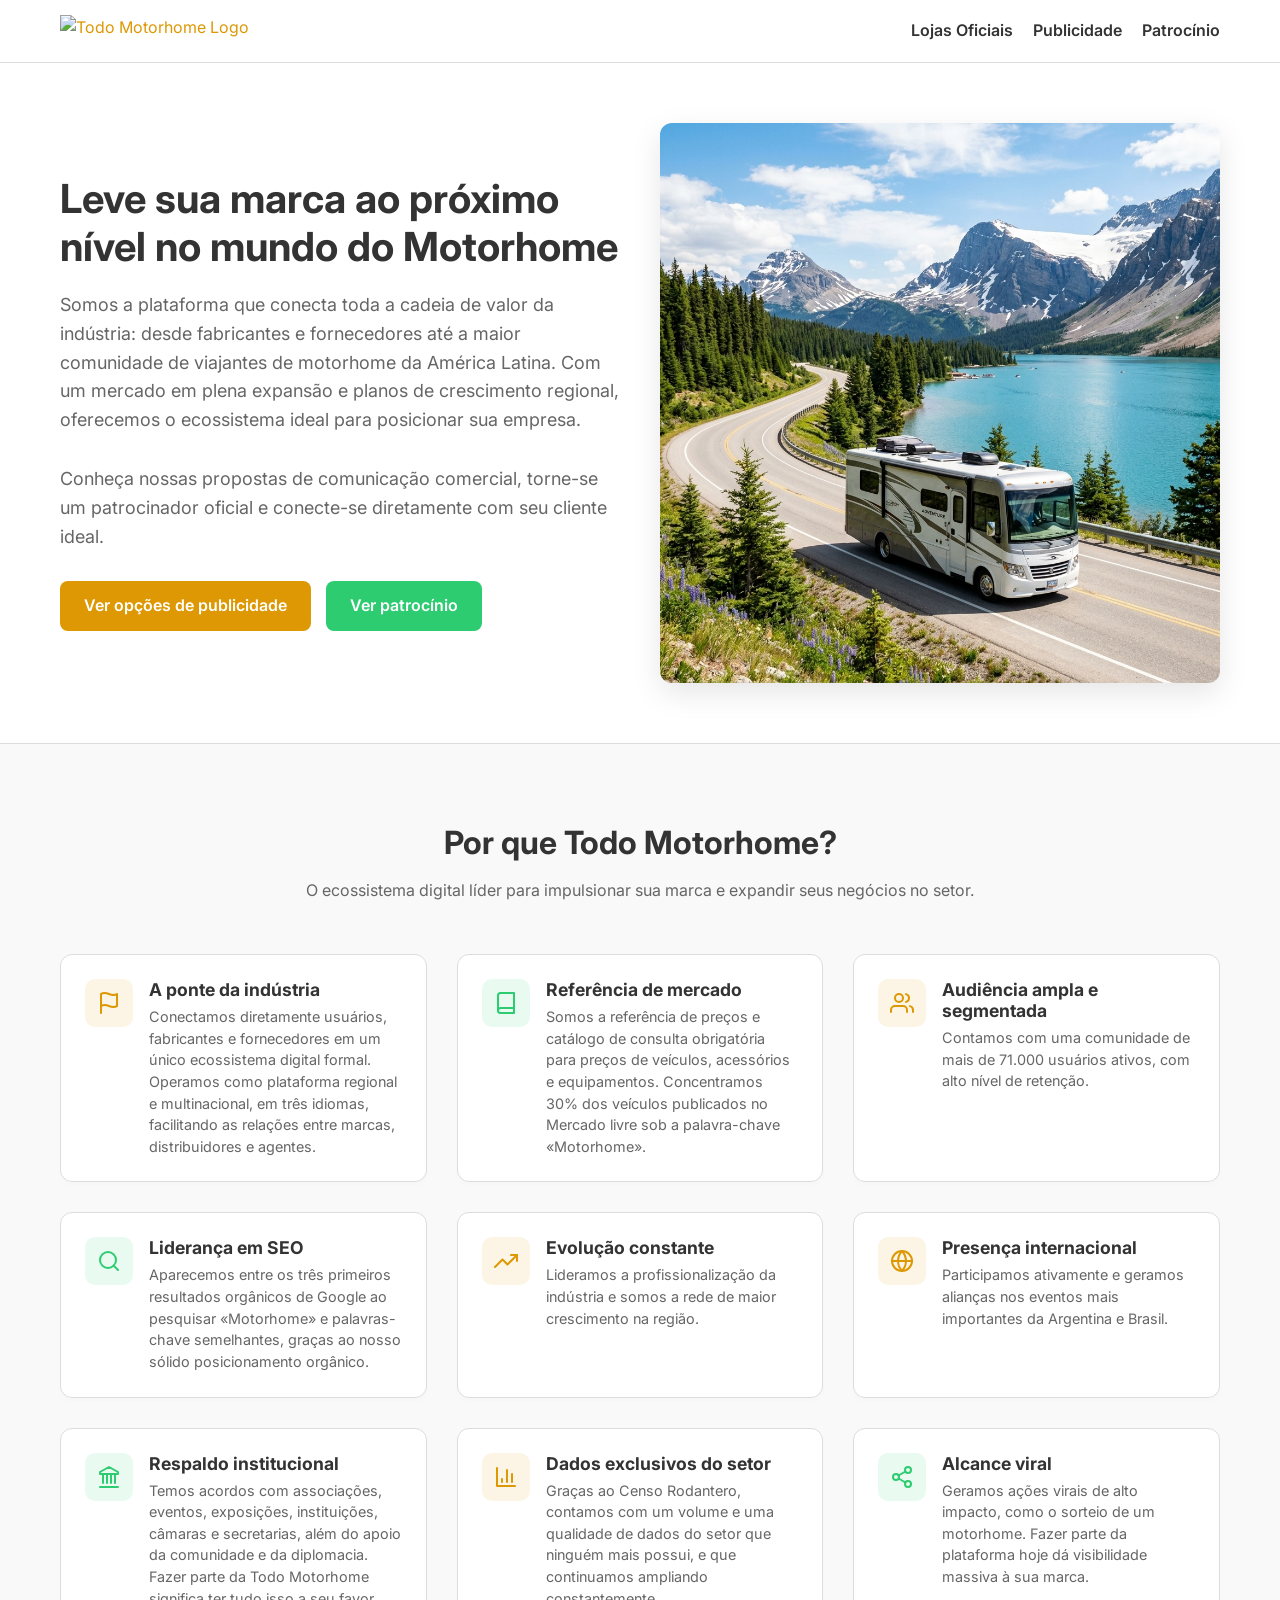
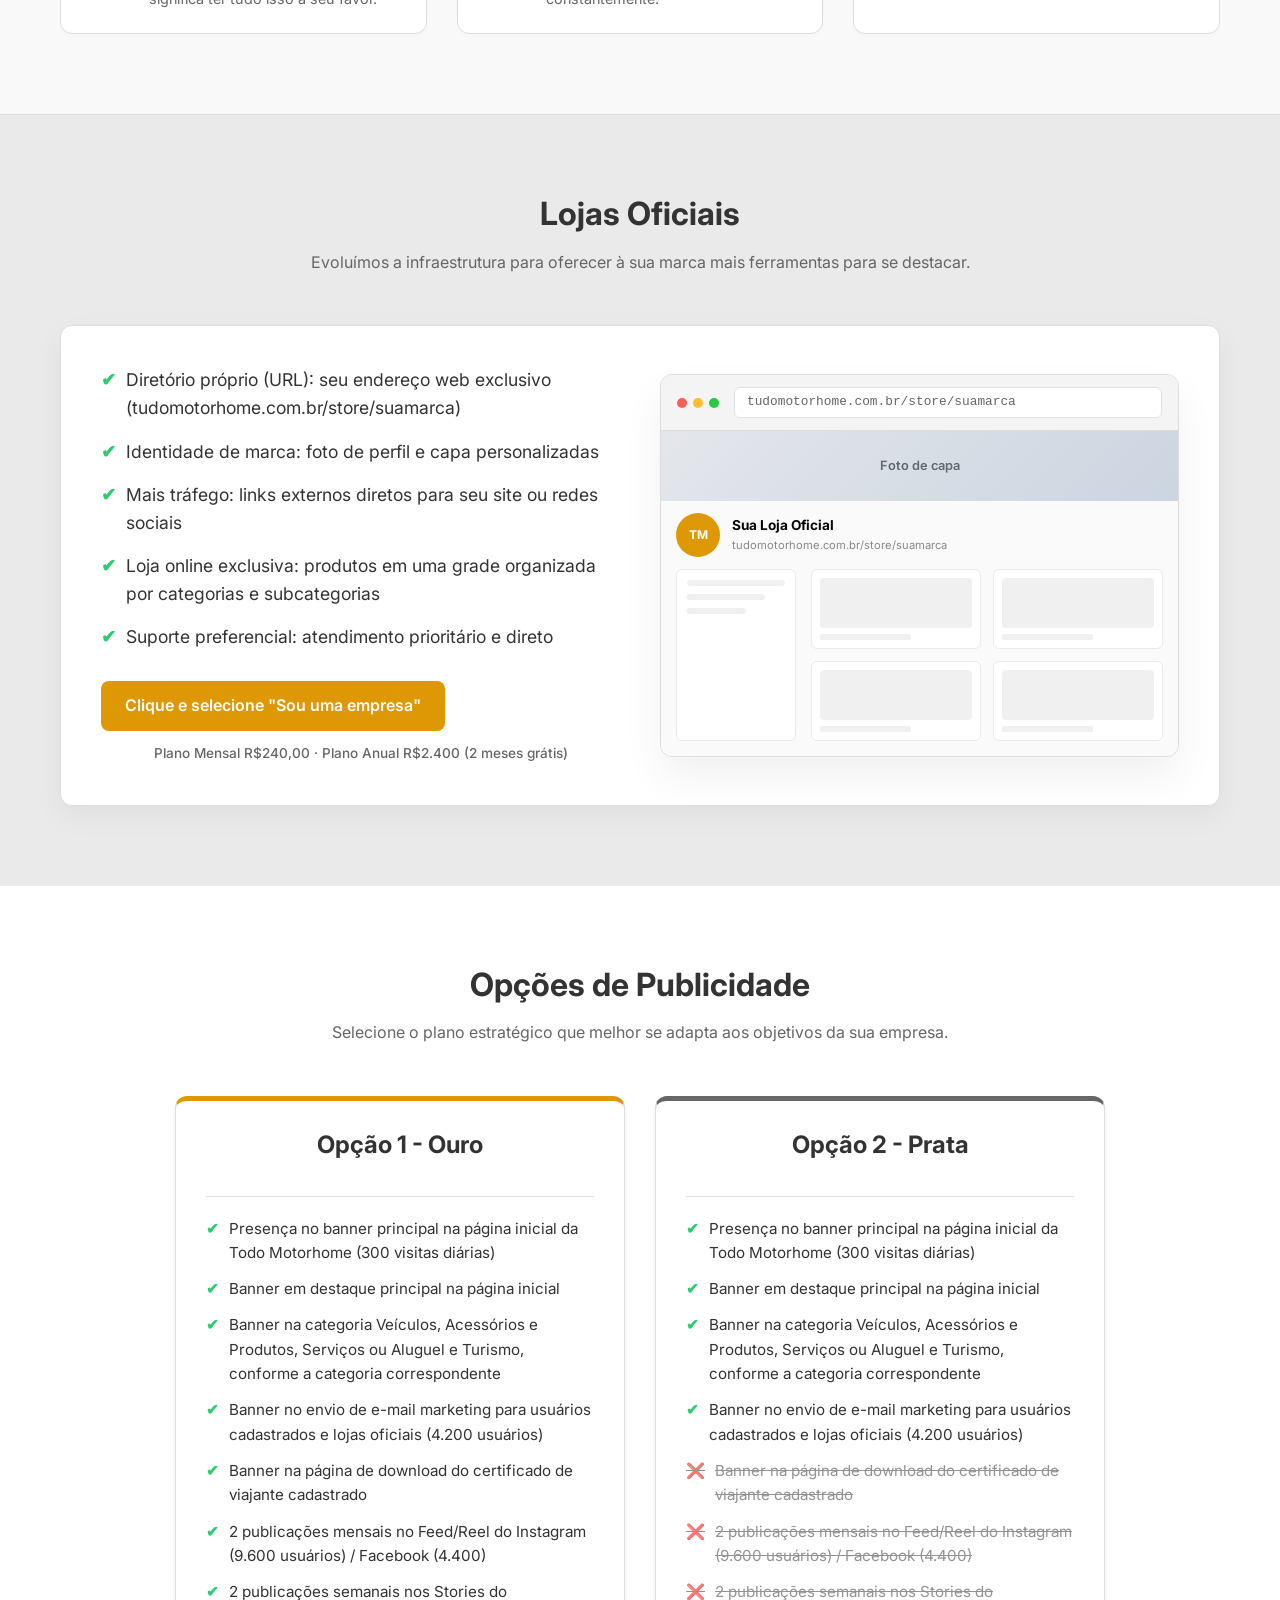
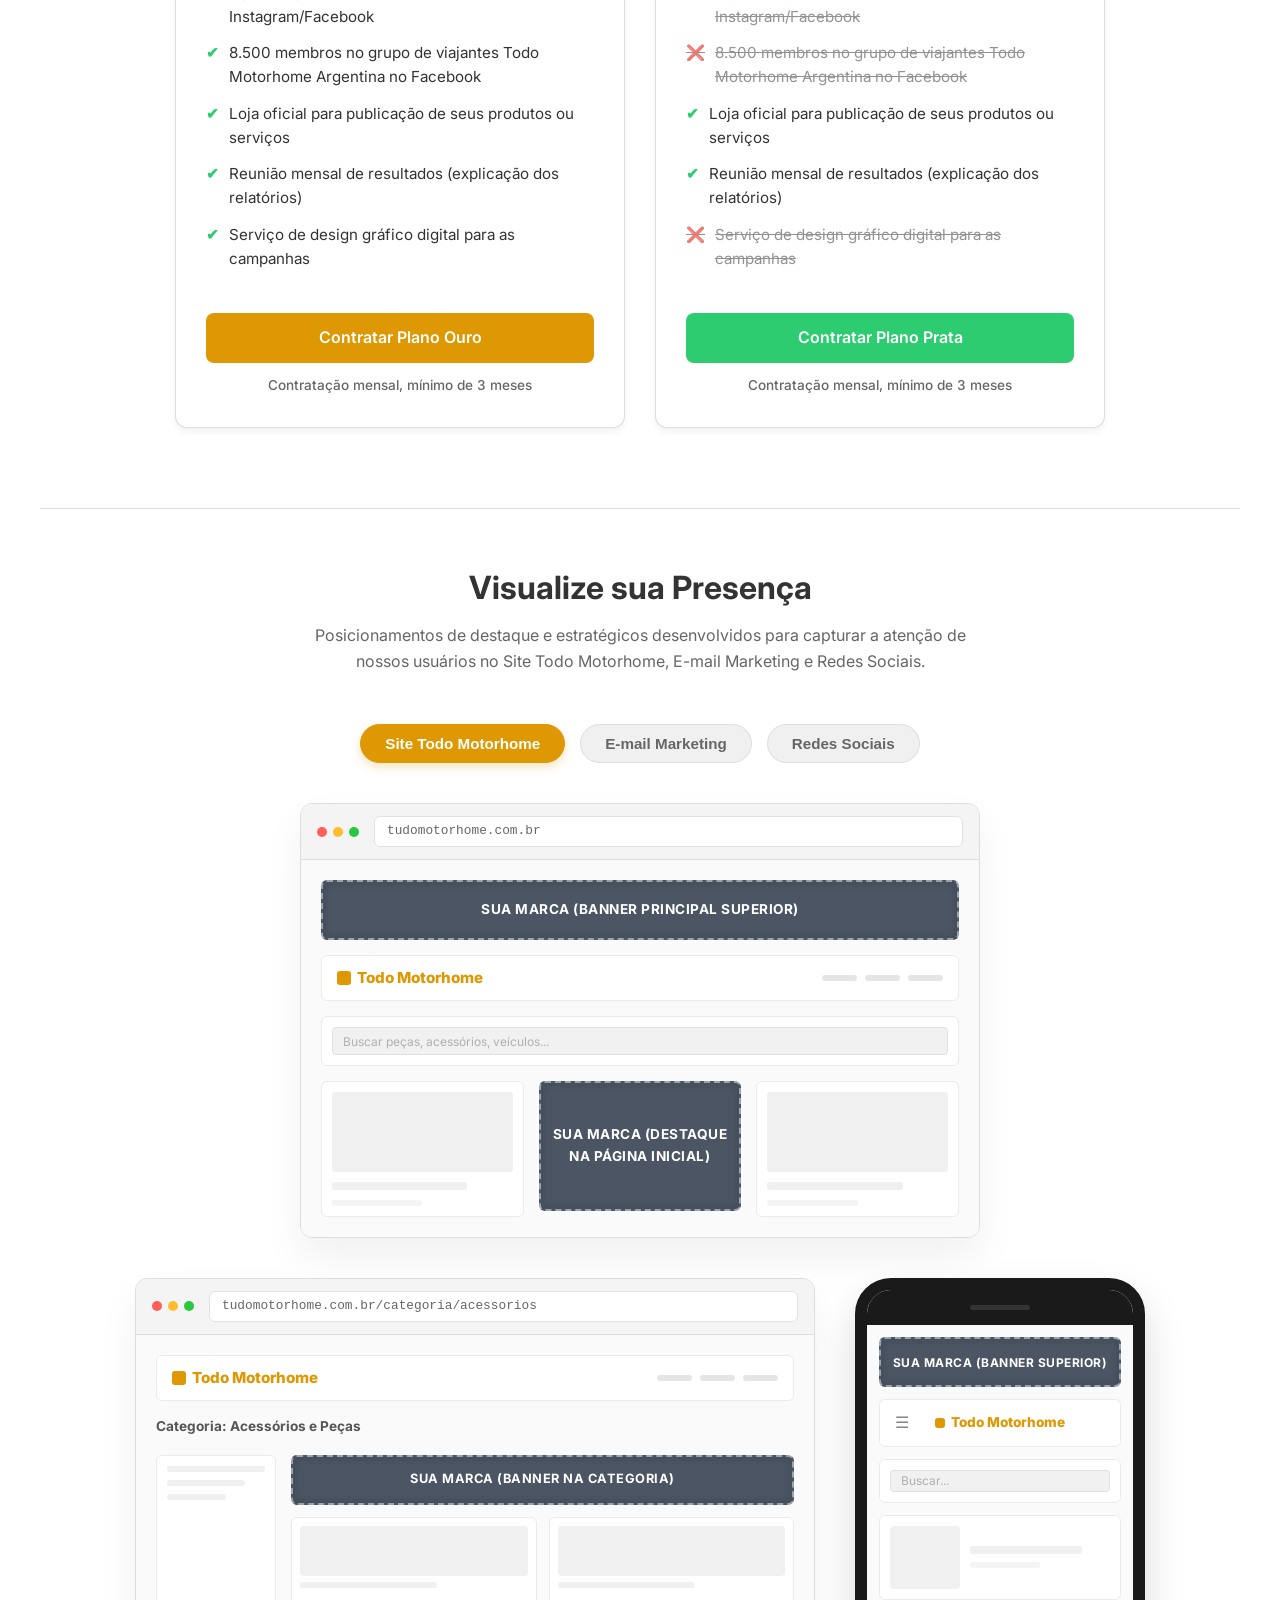
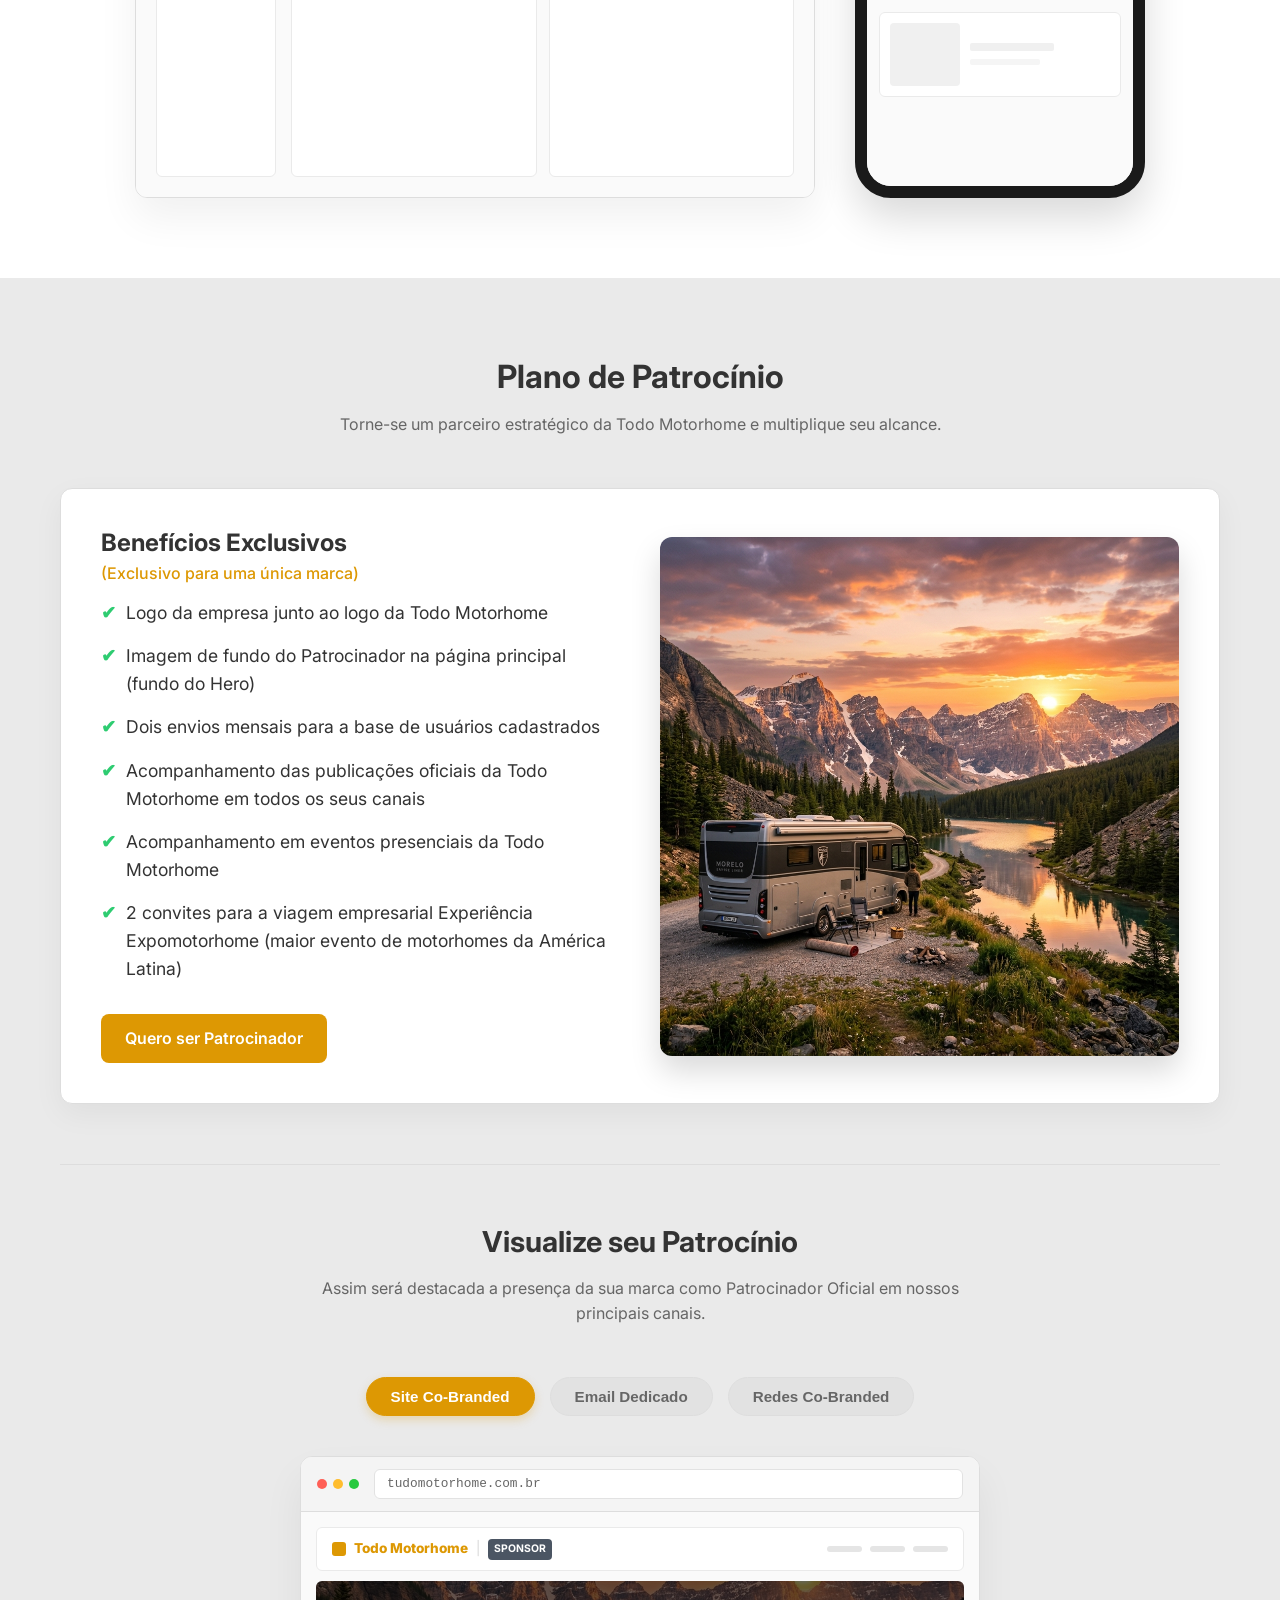
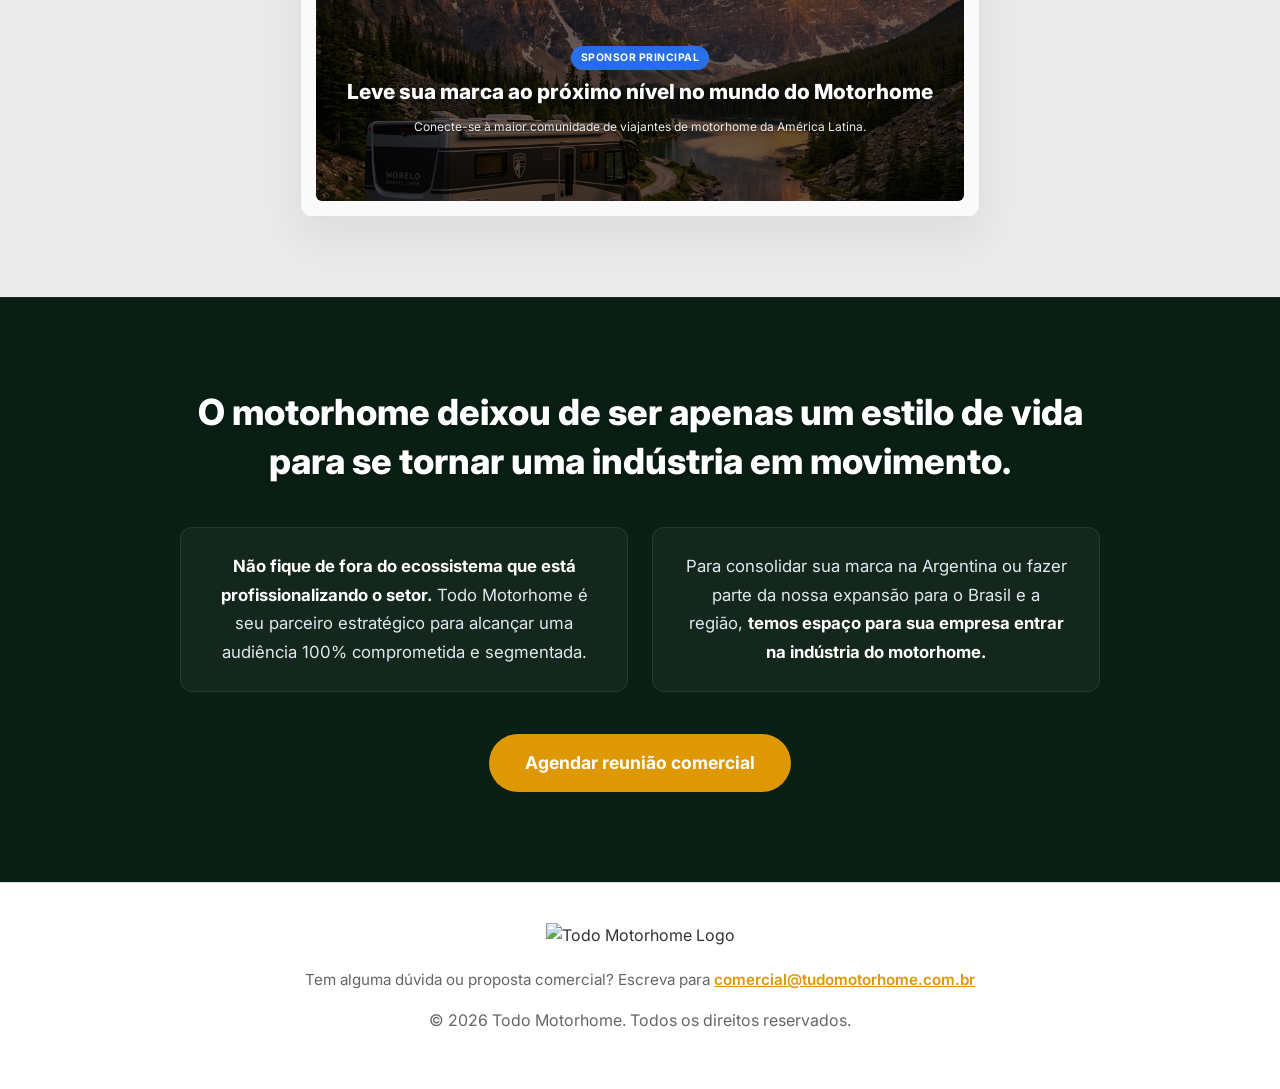
==== commit 402e4008: "Remove commented sections from index.html Removed commented out sections related to 'Agência' and 'P" ====
--- a/index.html
+++ b/index.html
@@ -61,7 +61,7 @@
                 <a href="#tiendas-oficiales">Lojas Oficiais</a>
                 <a href="#planes-comerciales">Publicidade</a>
                 <a href="#alianzas-comerciales">Patrocínio</a>
-                <a href="#agencia">Agência</a>
+                <!--<a href="#agencia">Agência</a>-->
                 <!--<a href="#expomotorhome">Experiência ExpoMotorhome 2026</a>-->
             </nav>
         </div>
@@ -1045,7 +1045,7 @@
     </section>
 
     <!-- Agência Section -->
-    <section id="agencia" class="section container">
+   <!-- <section id="agencia" class="section container">
         <div class="section-header fade-in-up">
             <h2>Todo Motorhome Agência</h2>
             <p>Somos a equipe responsável pela comunicação, crescimento e monetização de marcas dentro do universo
@@ -1056,7 +1056,6 @@
         </div>
 
         <div class="cards-container agencia-cards">
-            <!-- Pacote Básico de Redes Sociais -->
             <div class="card fade-in-up" style="animation-delay: 0.1s;">
                 <div class="card-header">
                     <h3>Pacote Básico de Redes Sociais</h3>
@@ -1076,7 +1075,6 @@
                 </div>
             </div>
 
-            <!-- Pacote Redes Completo -->
             <div class="card card-oro fade-in-up" style="animation-delay: 0.2s; position: relative;">
                 <span class="badge-recomendado">Recomendado</span>
                 <div class="card-header">
@@ -1096,7 +1094,6 @@
                 </div>
             </div>
 
-            <!-- Pacote Performance -->
             <div class="card fade-in-up" style="animation-delay: 0.3s;">
                 <div class="card-header">
                     <h3>Pacote Performance</h3>
@@ -1114,7 +1111,6 @@
                 </div>
             </div>
 
-            <!-- Pacote Integral -->
             <div class="card fade-in-up" style="animation-delay: 0.4s;">
                 <div class="card-header">
                     <h3>Pacote Integral</h3>
@@ -1136,6 +1132,7 @@
             </div>
         </div>
     </section>
+    -->
 
     <!-- Seção Experiência ExpoMotorhome 2026 
     <section id="expomotorhome" class="section bg-darker">
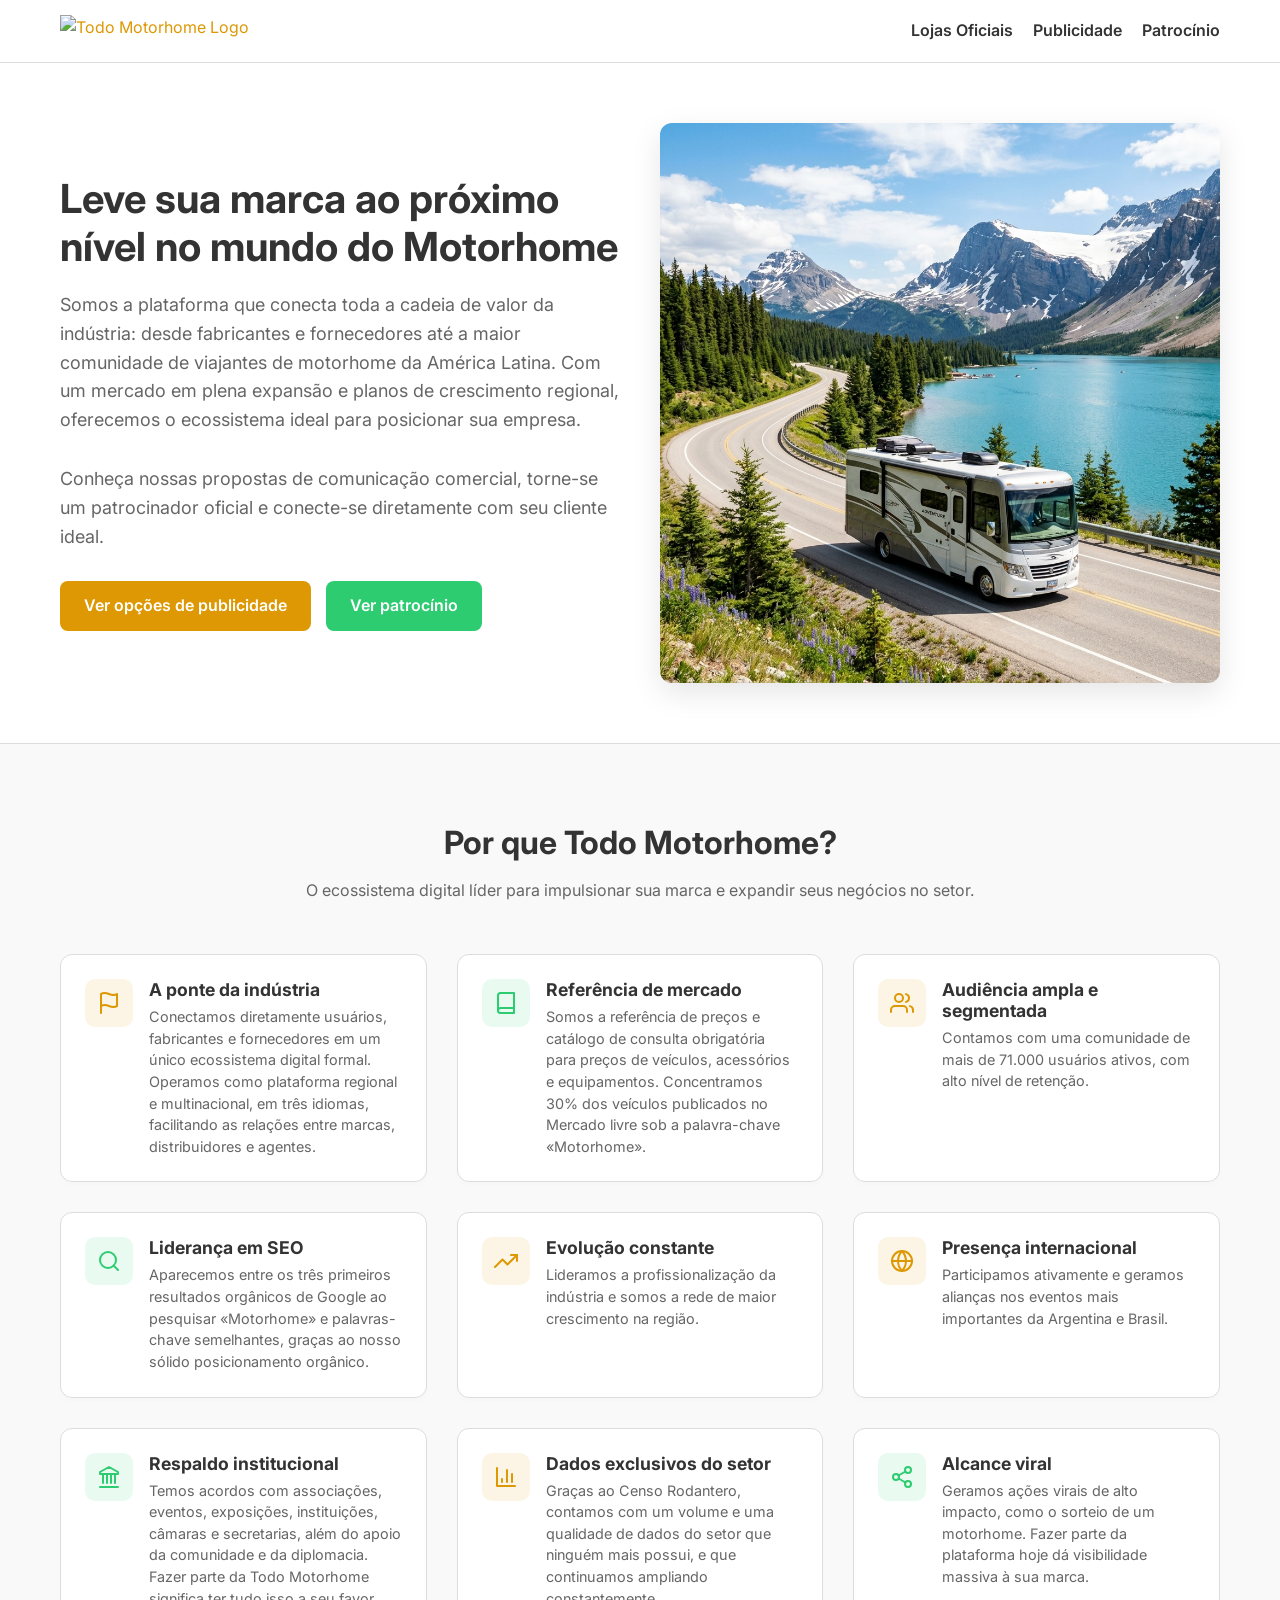
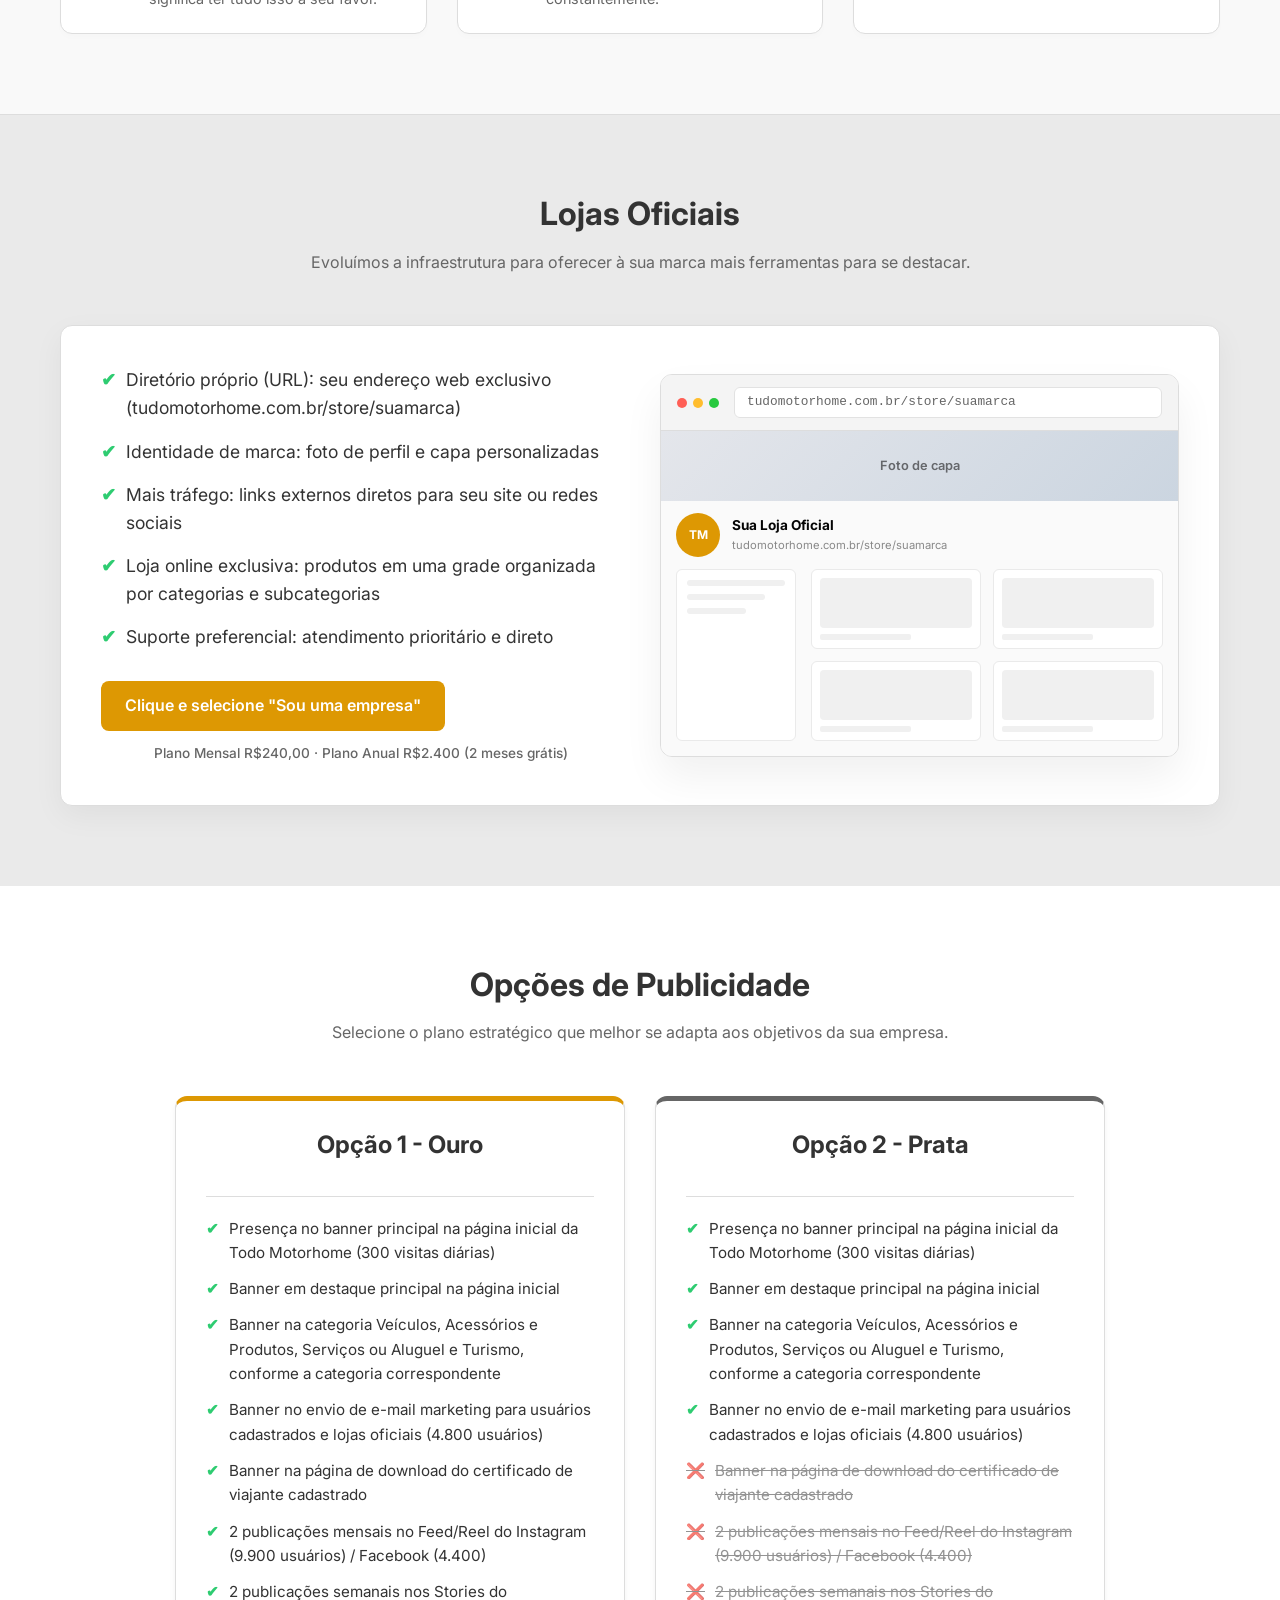
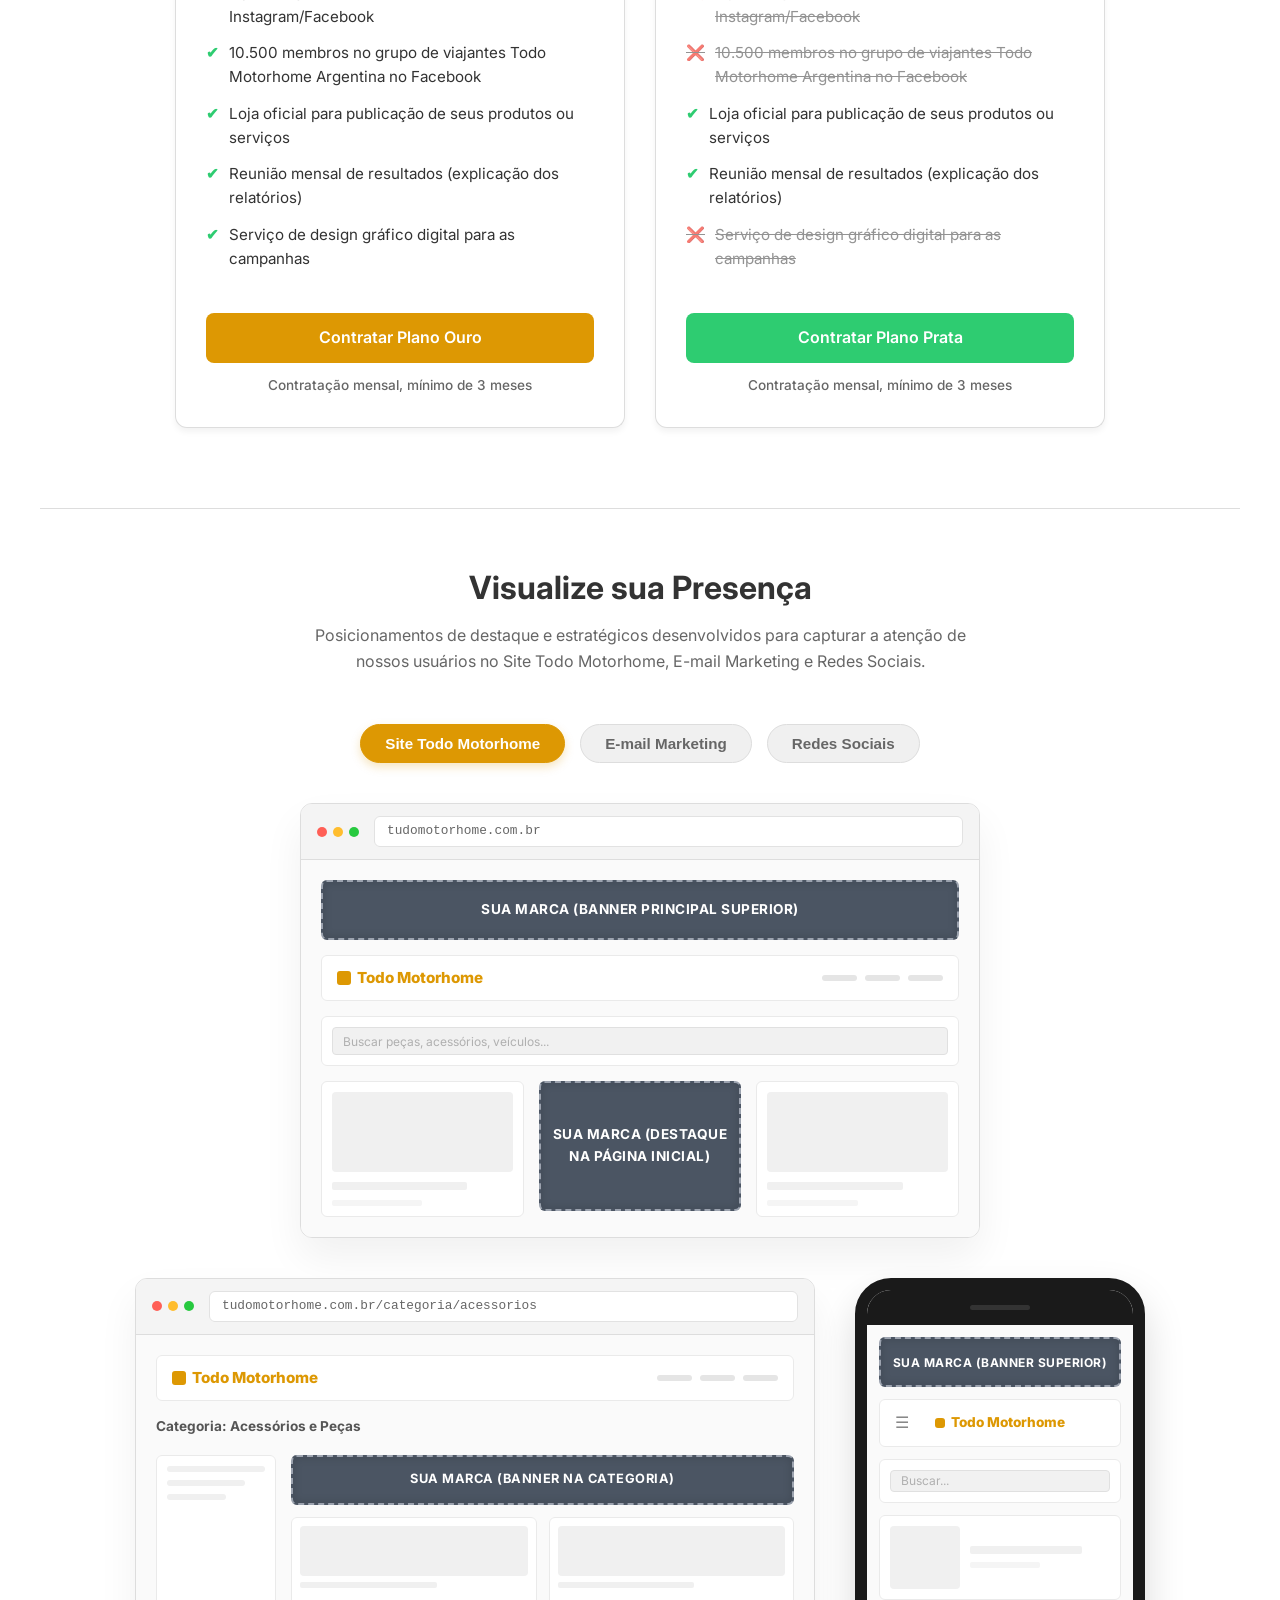
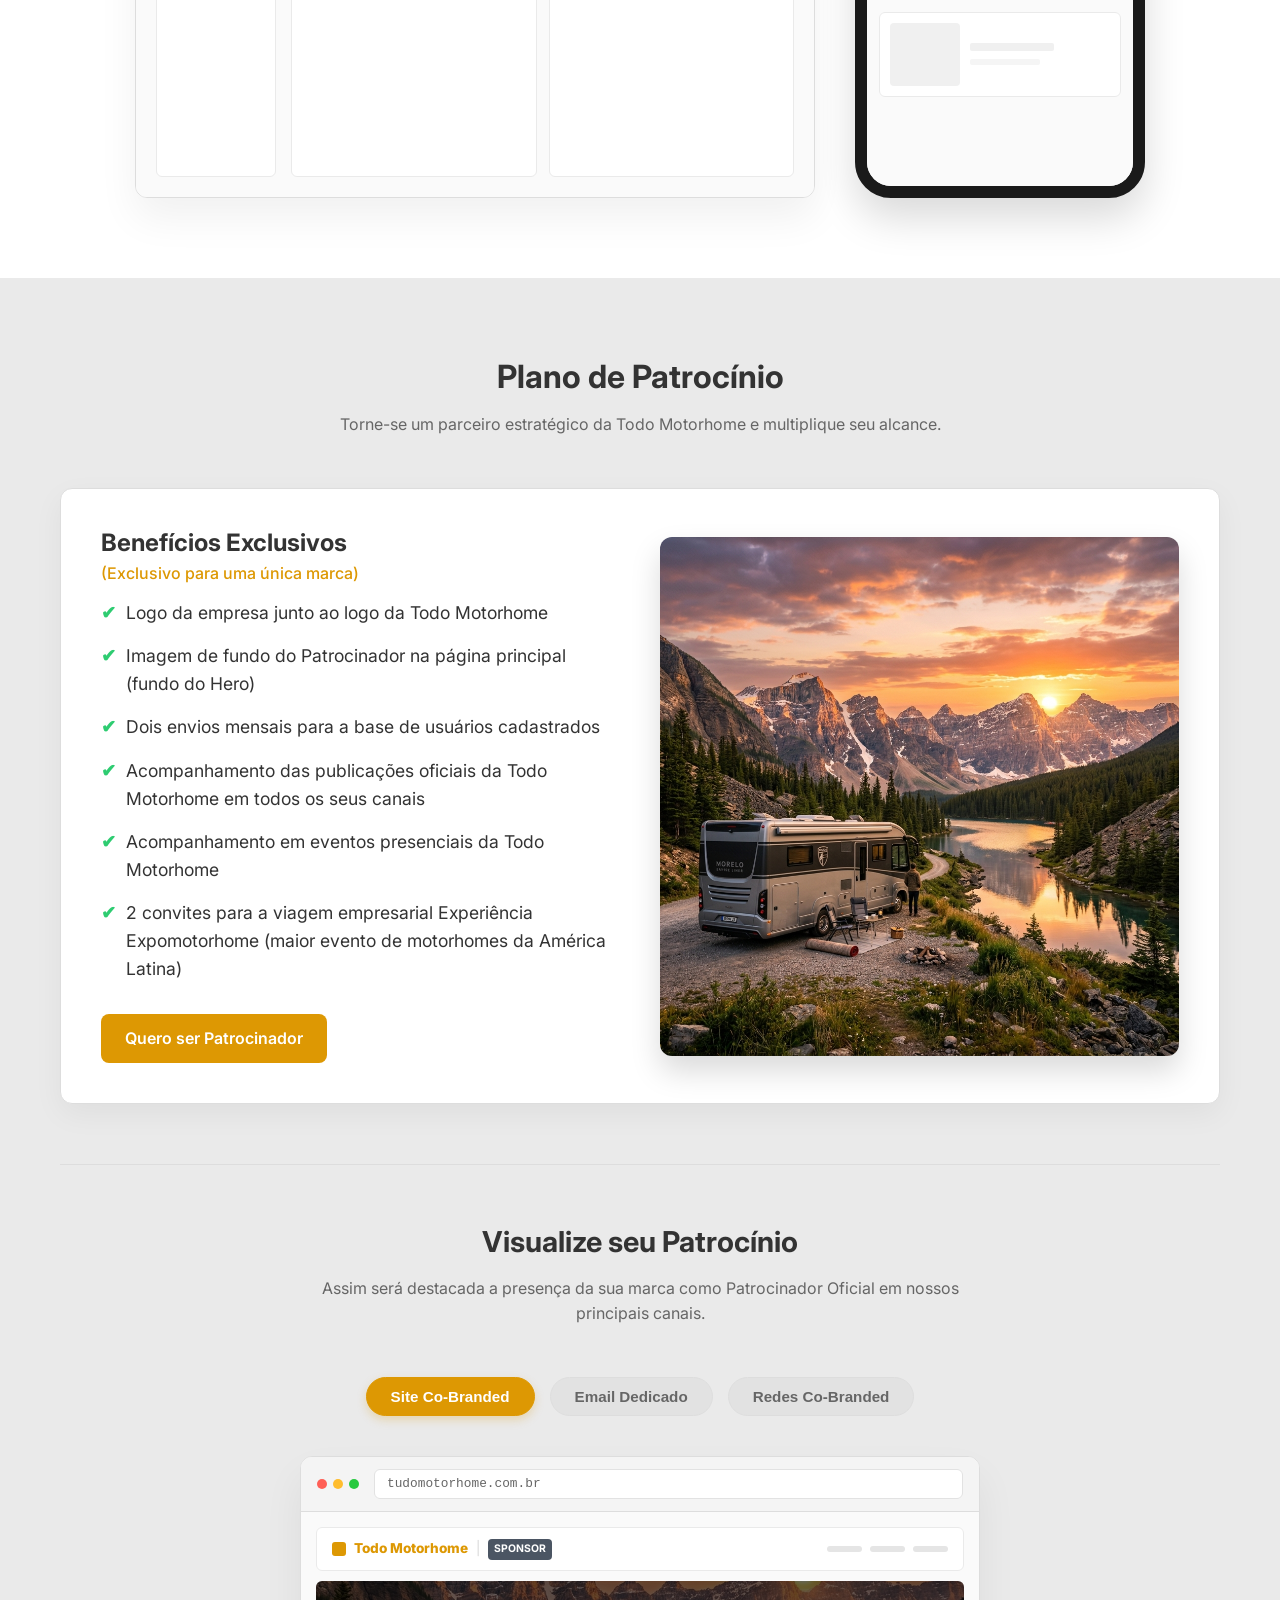
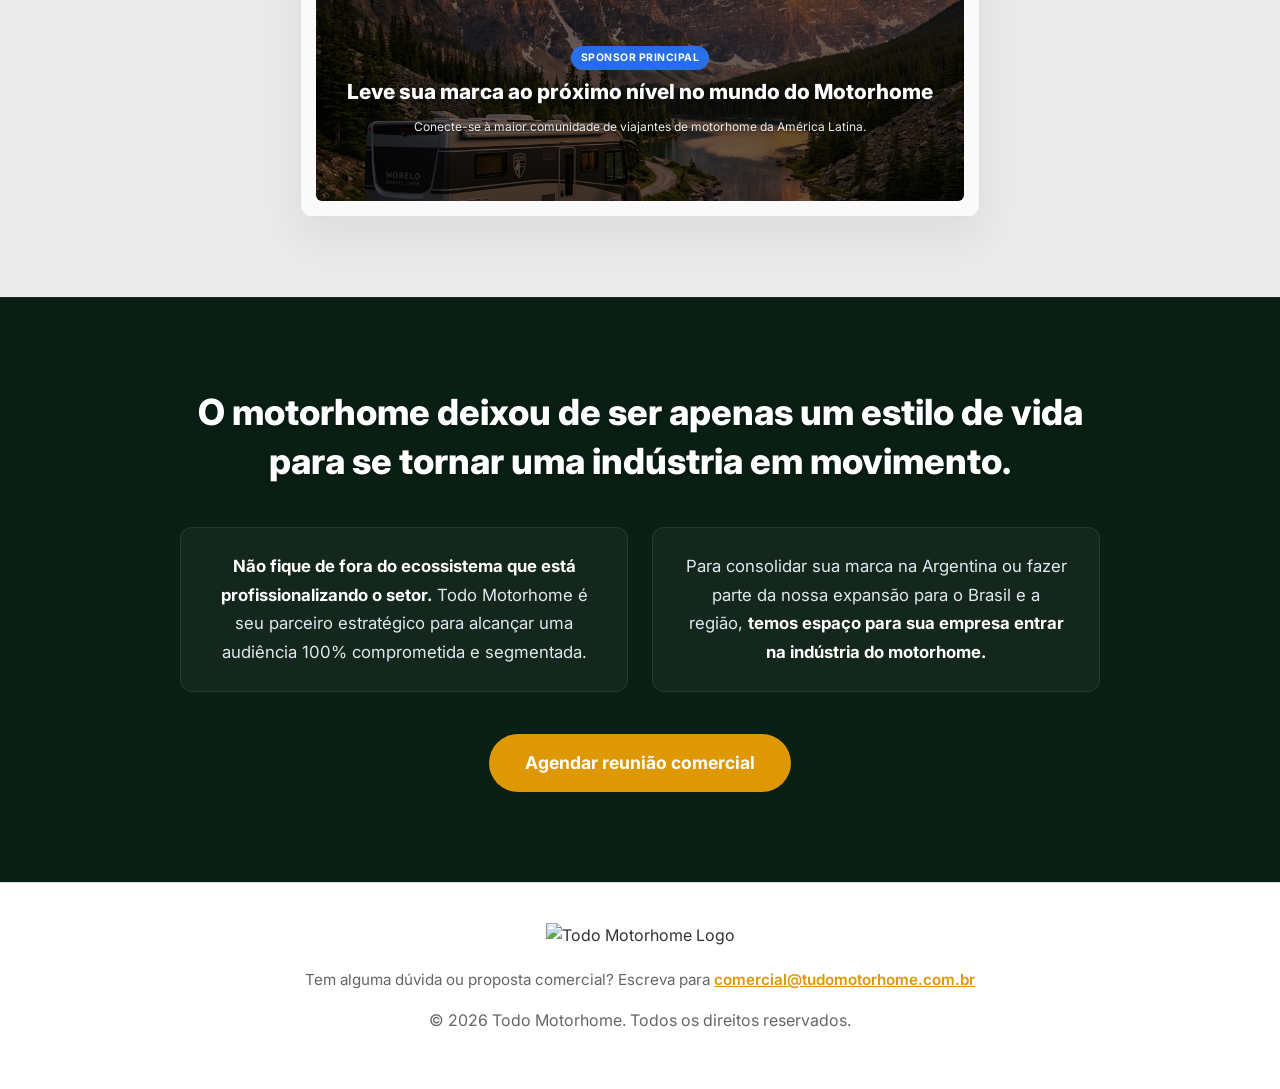
==== commit 97c9ced1: "Update user counts in promotional banners" ====
--- a/index.html
+++ b/index.html
@@ -360,13 +360,13 @@
                     <li><span class="icon check">✔</span> Banner na categoria Veículos, Acessórios e Produtos,
                         Serviços ou Aluguel e Turismo, conforme a categoria correspondente</li>
                     <li><span class="icon check">✔</span> Banner no envio de e-mail marketing para usuários cadastrados e
-                        lojas oficiais (4.200 usuários)</li>
+                        lojas oficiais (4.800 usuários)</li>
                     <li><span class="icon check">✔</span> Banner na página de download do certificado de viajante cadastrado</li>
-                    <li><span class="icon check">✔</span> 2 publicações mensais no Feed/Reel do Instagram (9.600
+                    <li><span class="icon check">✔</span> 2 publicações mensais no Feed/Reel do Instagram (9.900
                         usuários) / Facebook (4.400)</li>
                     <li><span class="icon check">✔</span> 2 publicações semanais nos Stories do Instagram/Facebook
                     </li>
-                    <li><span class="icon check">✔</span> 8.500 membros no grupo de viajantes Todo Motorhome Argentina no
+                    <li><span class="icon check">✔</span> 10.500 membros no grupo de viajantes Todo Motorhome Argentina no
                         Facebook</li>
                     <li><span class="icon check">✔</span> Loja oficial para publicação de seus produtos ou serviços
                     </li>
@@ -393,13 +393,13 @@
                     <li><span class="icon check">✔</span> Banner na categoria Veículos, Acessórios e Produtos,
                         Serviços ou Aluguel e Turismo, conforme a categoria correspondente</li>
                     <li><span class="icon check">✔</span> Banner no envio de e-mail marketing para usuários cadastrados e
-                        lojas oficiais (4.200 usuários)</li>
+                        lojas oficiais (4.800 usuários)</li>
                     <li class="disabled"><span class="icon cross">❌</span> Banner na página de download do certificado de viajante cadastrado</li>
-                    <li class="disabled"><span class="icon cross">❌</span> 2 publicações mensais no Feed/Reel do Instagram (9.600
+                    <li class="disabled"><span class="icon cross">❌</span> 2 publicações mensais no Feed/Reel do Instagram (9.900
                         usuários) / Facebook (4.400)</li>
                     <li class="disabled"><span class="icon cross">❌</span> 2 publicações semanais nos Stories do
                         Instagram/Facebook</li>
-                    <li class="disabled"><span class="icon cross">❌</span> 8.500 membros no grupo de viajantes Todo
+                    <li class="disabled"><span class="icon cross">❌</span> 10.500 membros no grupo de viajantes Todo
                         Motorhome Argentina no Facebook</li>
                     <li><span class="icon check">✔</span> Loja oficial para publicação de seus produtos ou serviços
                     </li>
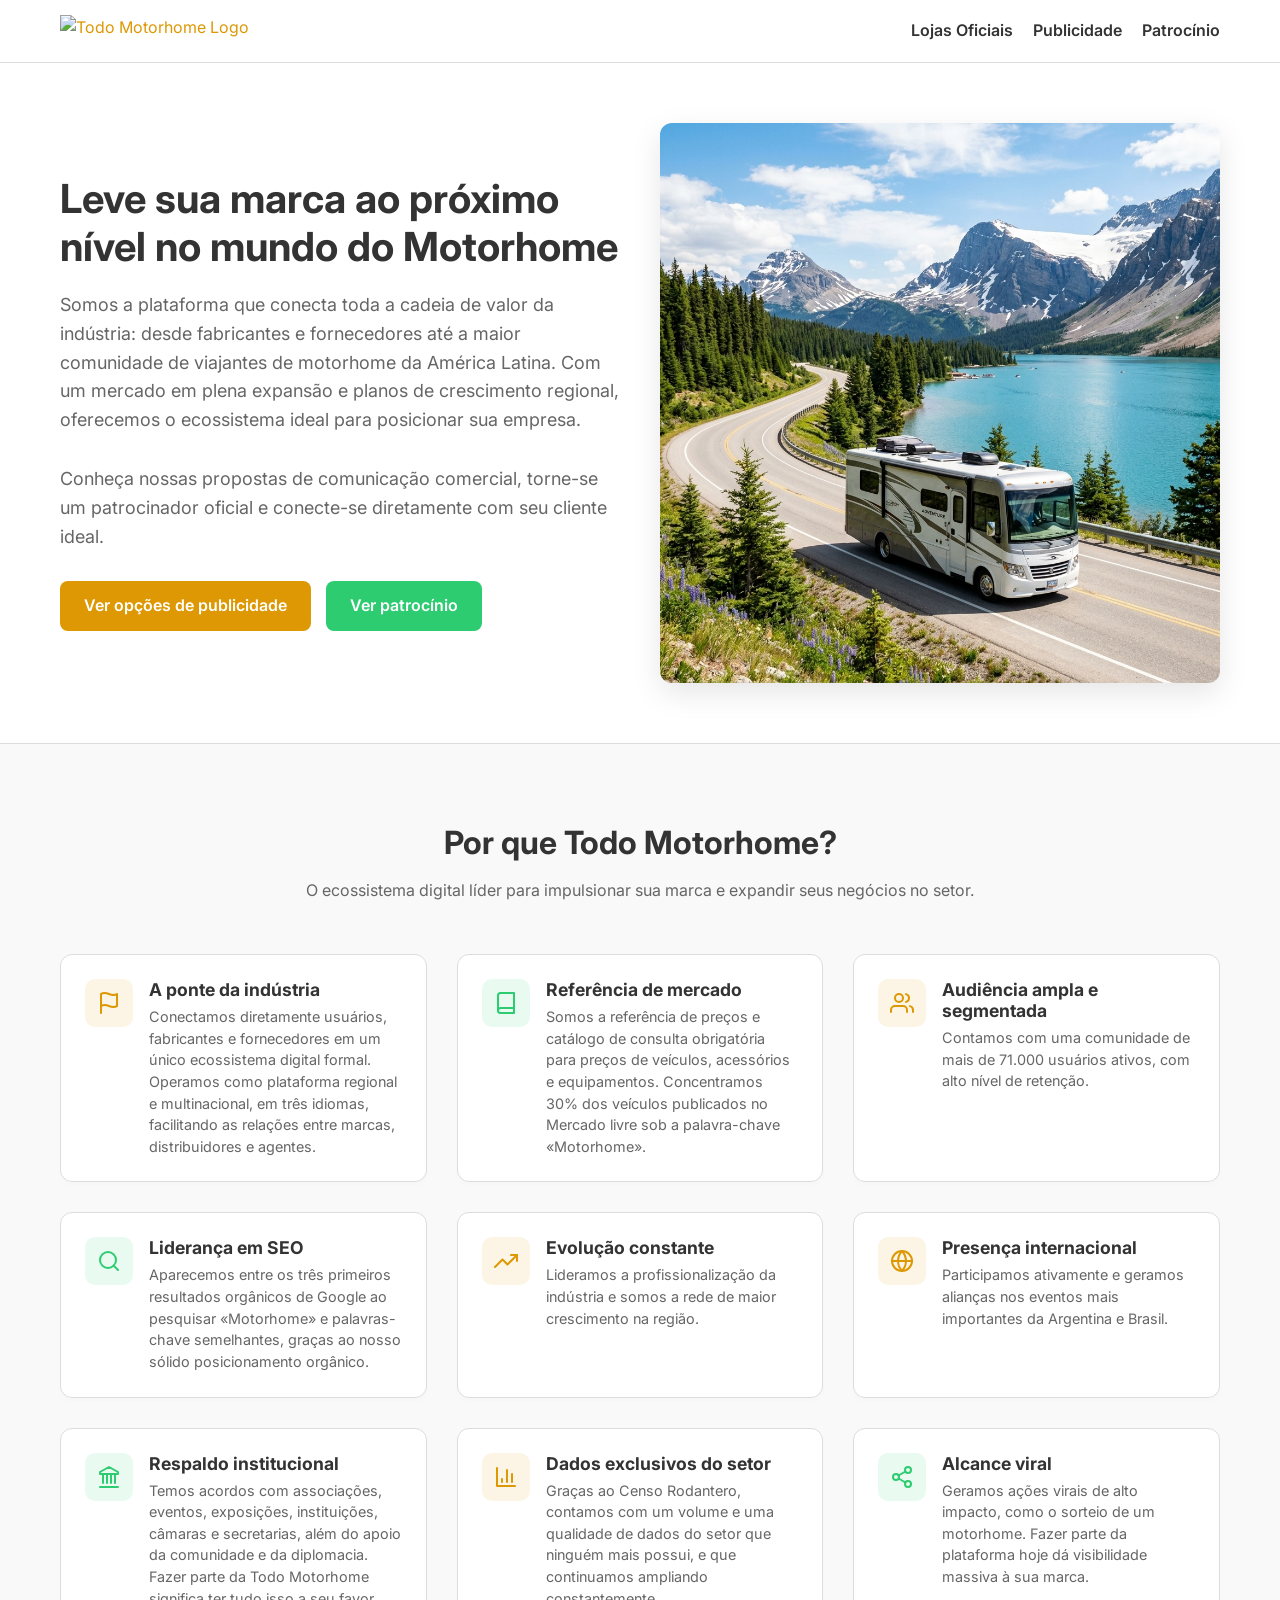
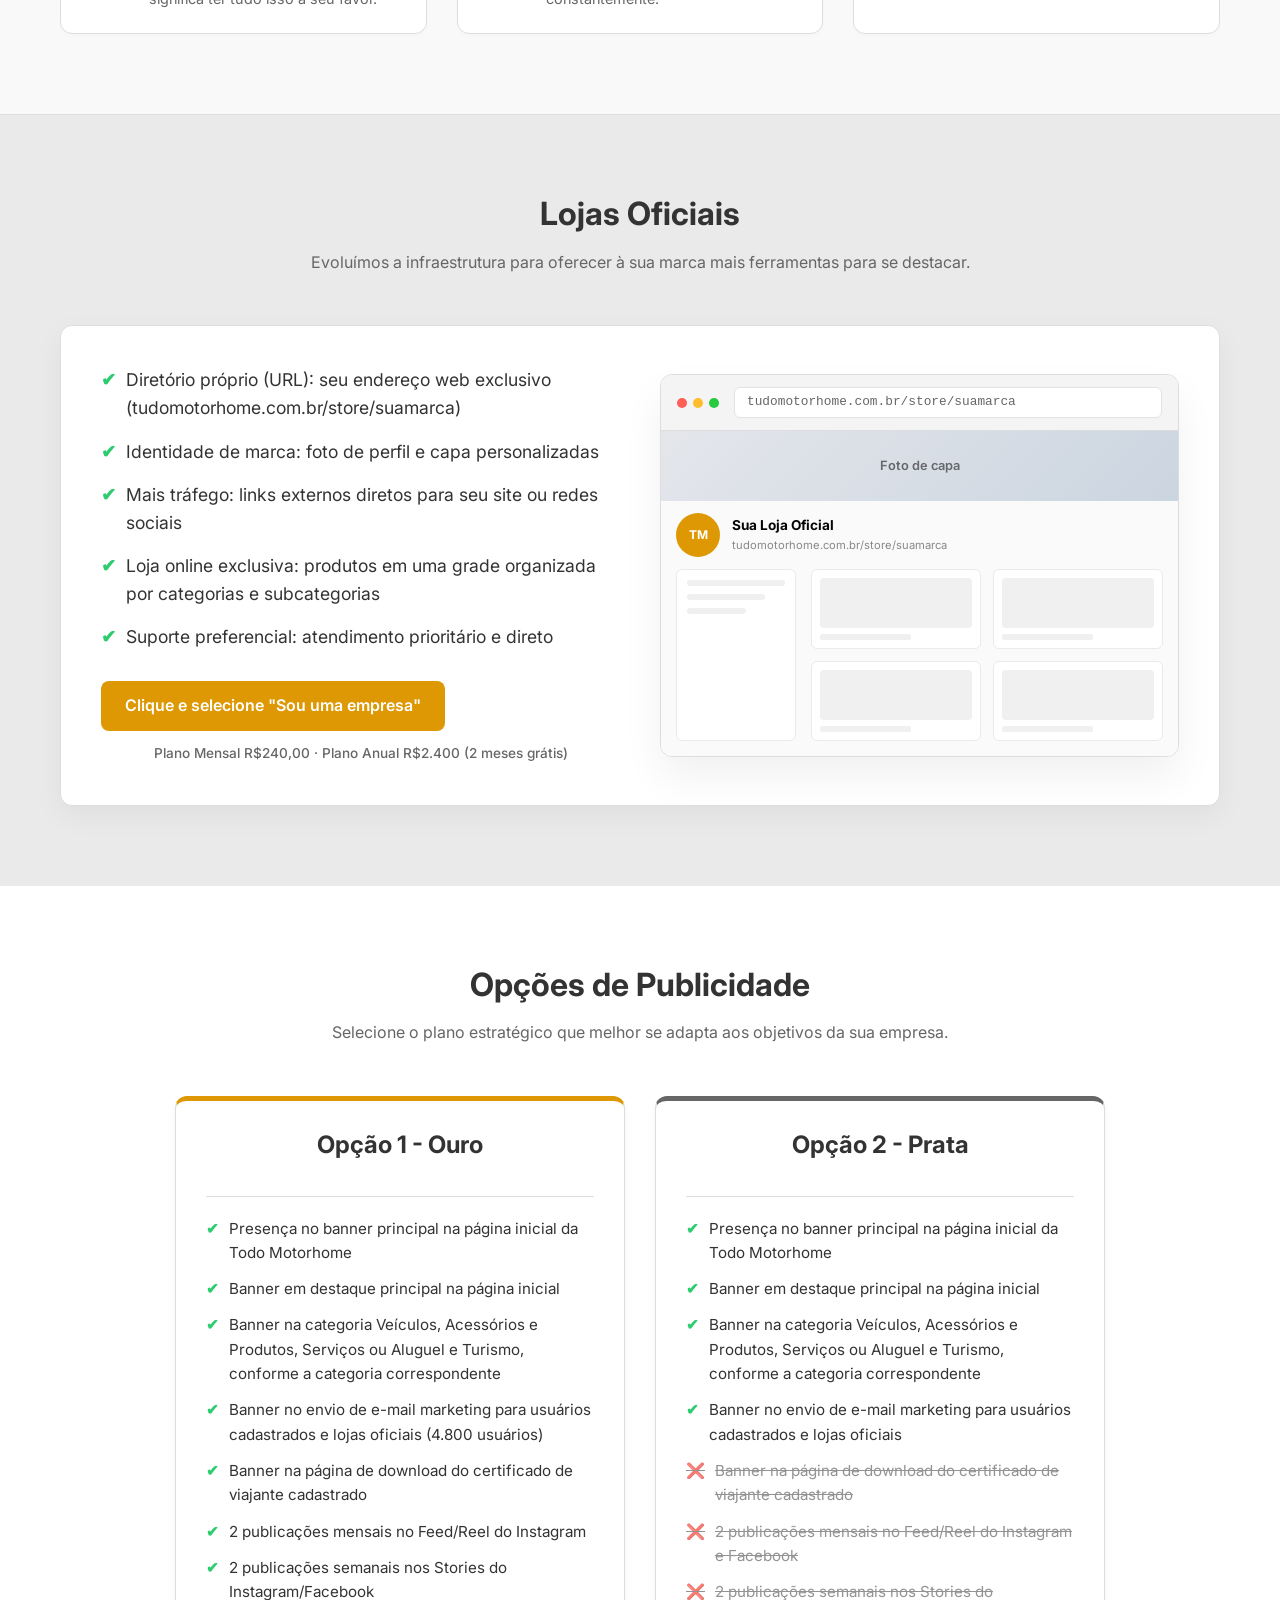
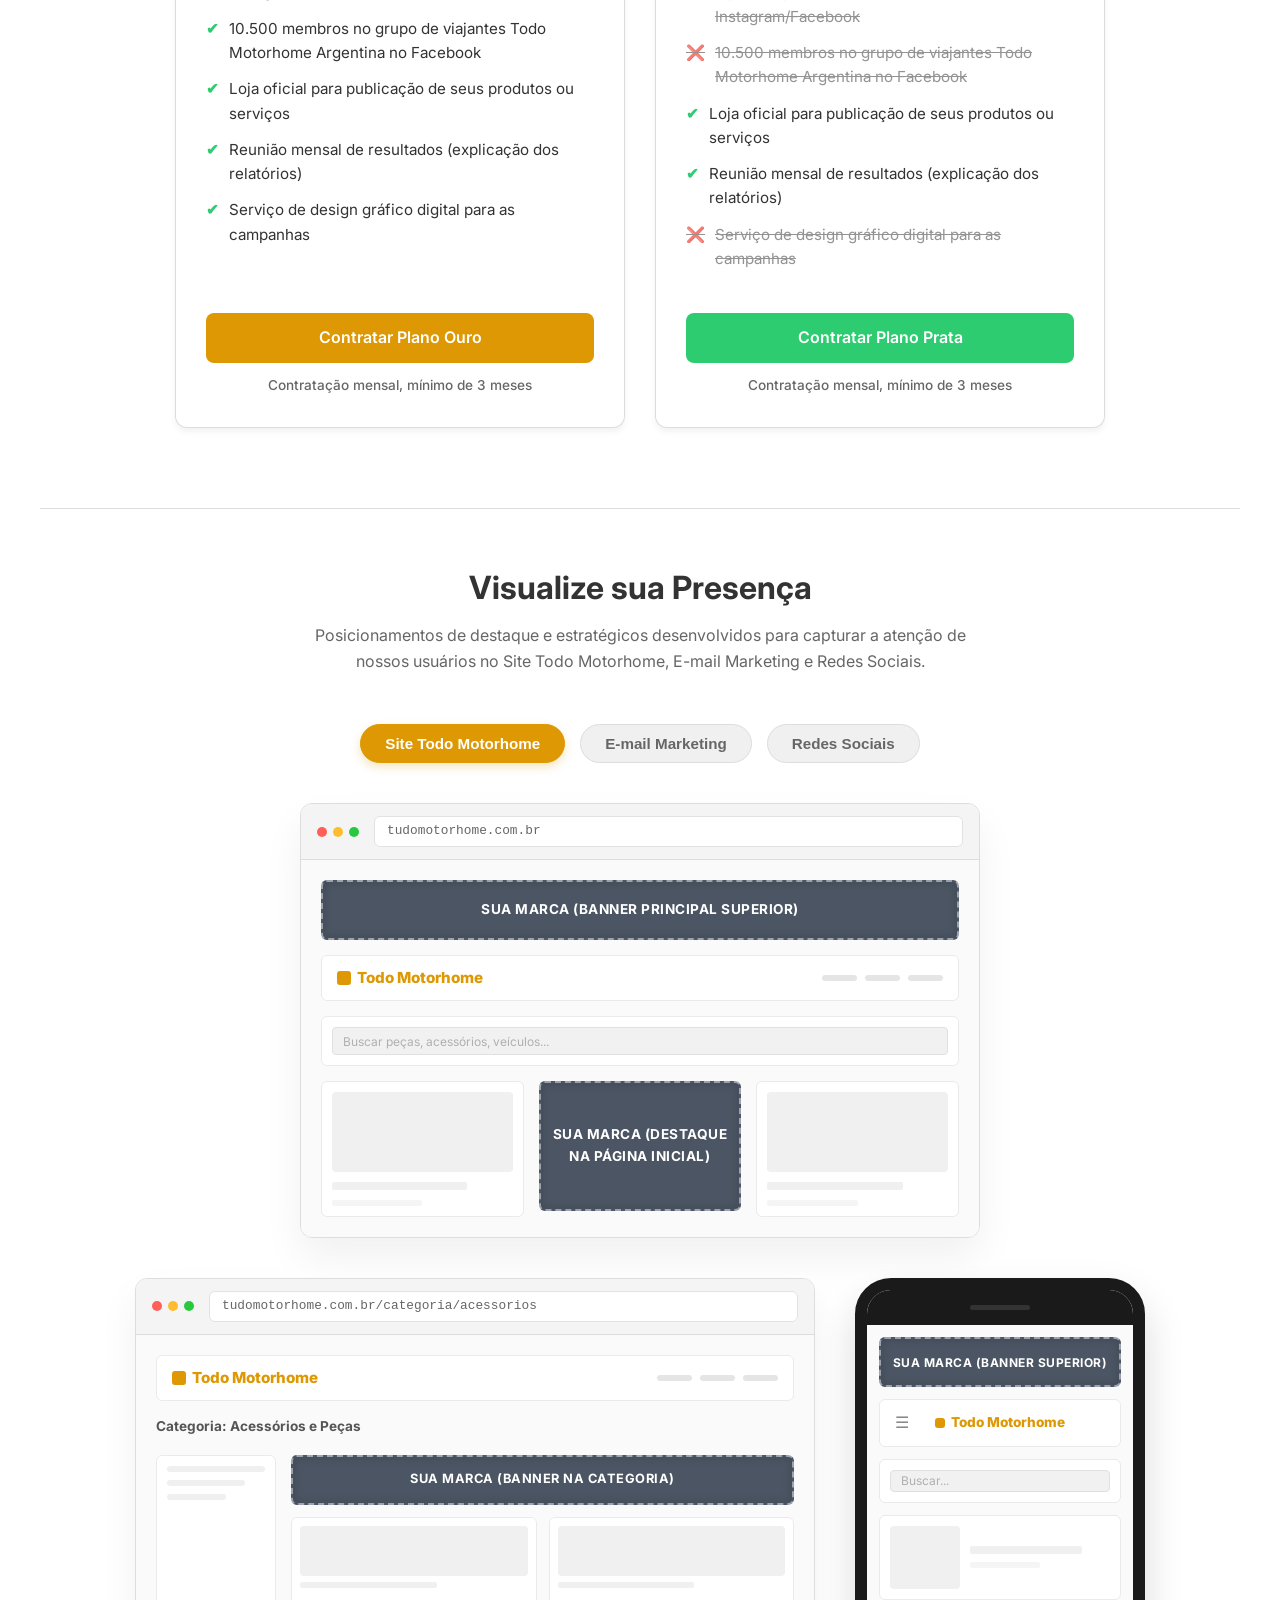
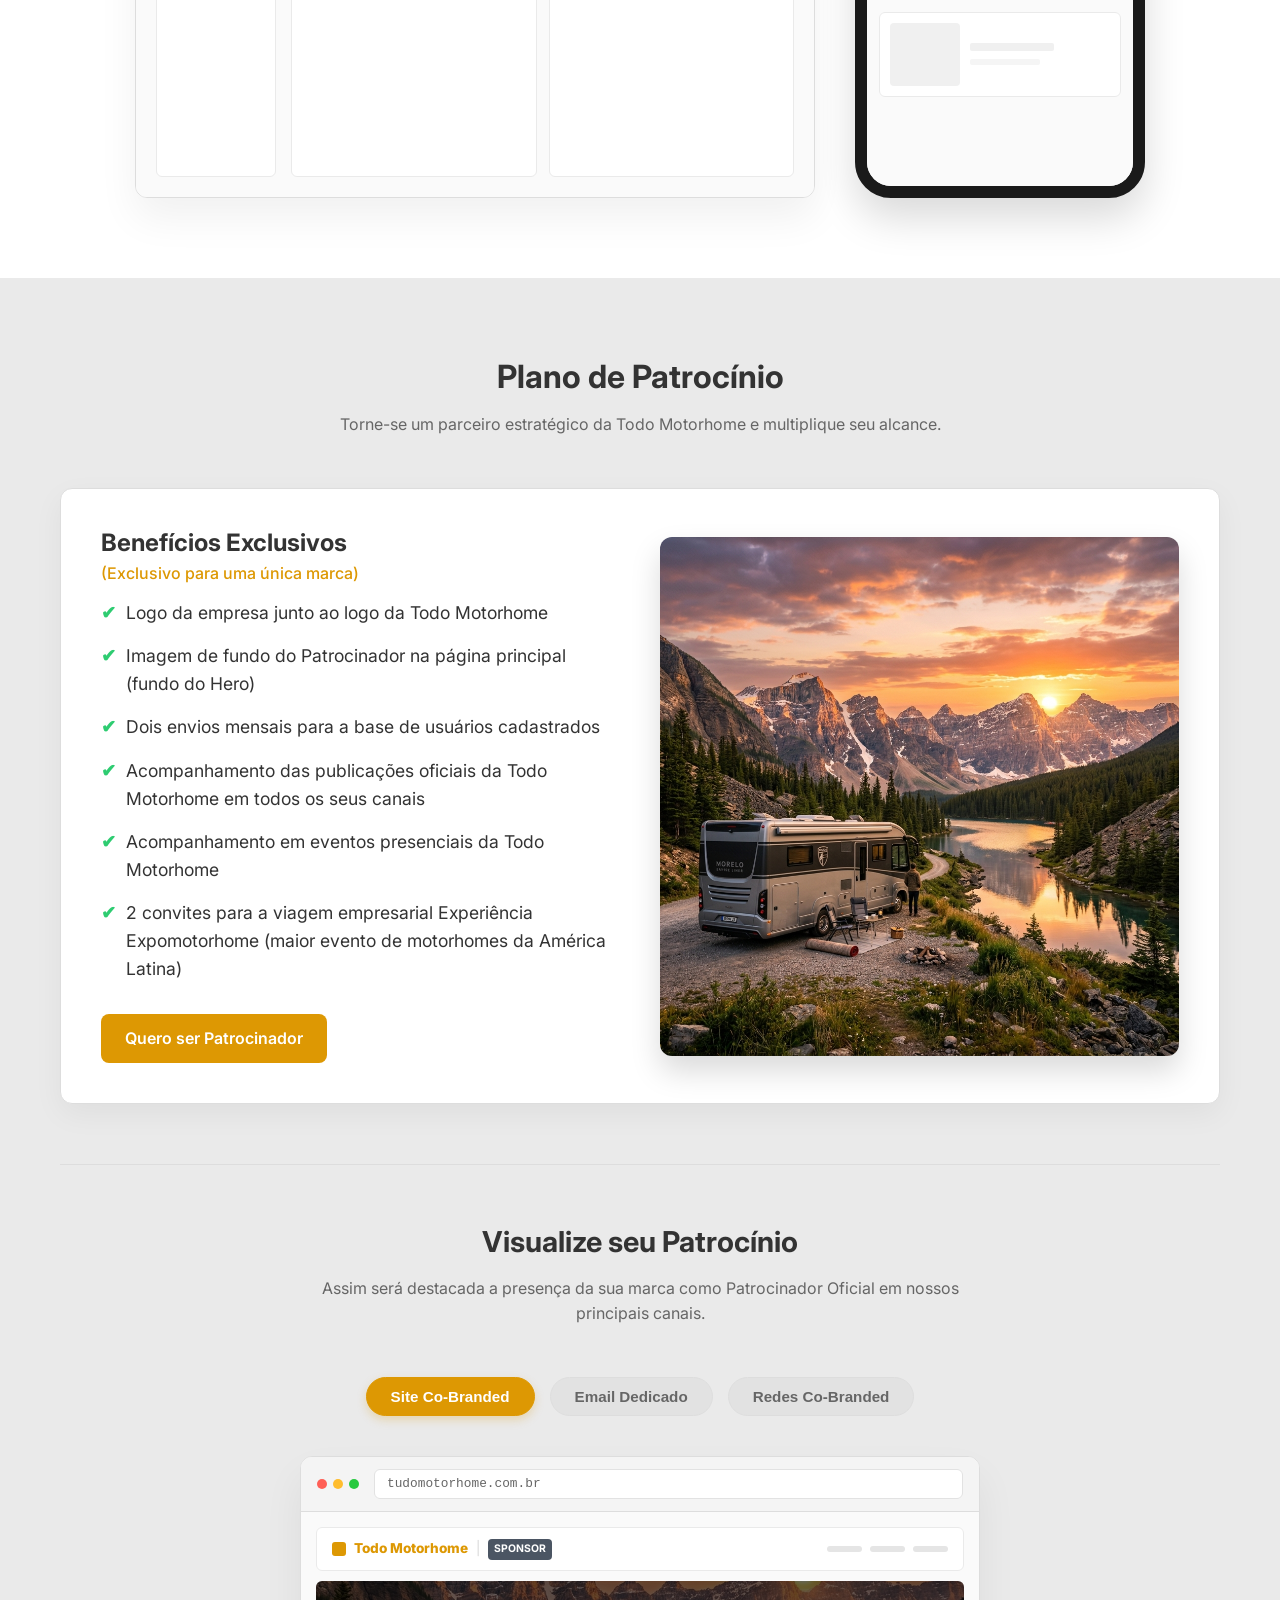
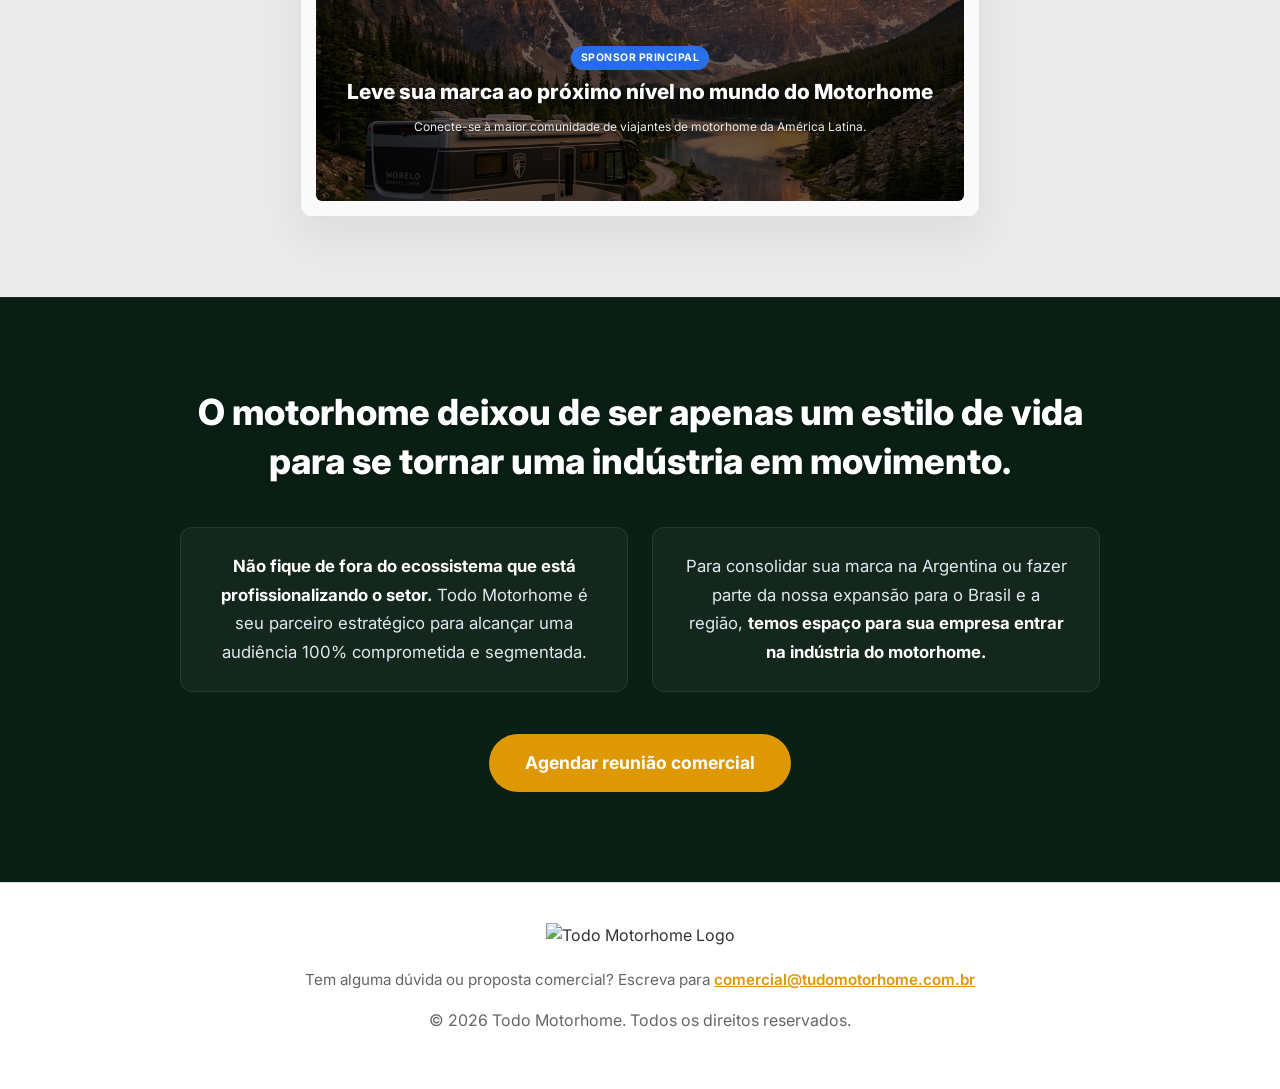
==== commit 9c8e4555: "Remove visitor counts from feature list" ====
--- a/index.html
+++ b/index.html
@@ -49,7 +49,7 @@
     <header class="navbar fade-in">
         <div class="container">
             <a href="#" class="logo">
-                <img src="https://sharetribe-assets.imgix.net/68418101-b428-4d02-9596-58e13acb0eab/raw/ed/3aeb7e4fdeb8c97f753202494c5d5f7b45e542?auto=format&fit=clip&h=72&w=640&s=a33af36845bb8c35146e33146c7f5833"
+                <img src="https://sharetribe-assets.imgix.net/6a983ff9-db13-42eb-9c60-41c323ce216a/raw/0e/afdbb9c6950d47306598fb9f1f8c707a10cae9?auto=format&fit=clip&h=72&w=640&s=d4f6d2a74b8502b8724d993f31da80e4"
                     alt="Todo Motorhome Logo">
             </a>
             <button class="nav-toggle" id="navToggle" aria-label="Abrir menu" aria-expanded="false">
@@ -354,16 +354,14 @@
                     <h3>Opção 1 - Ouro</h3>
                 </div>
                 <ul class="card-features">
-                    <li><span class="icon check">✔</span> Presença no banner principal na página inicial da Todo Motorhome (300
-                        visitas diárias)</li>
+                    <li><span class="icon check">✔</span> Presença no banner principal na página inicial da Todo Motorhome</li>
                     <li><span class="icon check">✔</span> Banner em destaque principal na página inicial</li>
                     <li><span class="icon check">✔</span> Banner na categoria Veículos, Acessórios e Produtos,
                         Serviços ou Aluguel e Turismo, conforme a categoria correspondente</li>
                     <li><span class="icon check">✔</span> Banner no envio de e-mail marketing para usuários cadastrados e
                         lojas oficiais (4.800 usuários)</li>
                     <li><span class="icon check">✔</span> Banner na página de download do certificado de viajante cadastrado</li>
-                    <li><span class="icon check">✔</span> 2 publicações mensais no Feed/Reel do Instagram (9.900
-                        usuários) / Facebook (4.400)</li>
+                    <li><span class="icon check">✔</span> 2 publicações mensais no Feed/Reel do Instagram</li>
                     <li><span class="icon check">✔</span> 2 publicações semanais nos Stories do Instagram/Facebook
                     </li>
                     <li><span class="icon check">✔</span> 10.500 membros no grupo de viajantes Todo Motorhome Argentina no
@@ -387,16 +385,14 @@
                     <h3>Opção 2 - Prata</h3>
                 </div>
                 <ul class="card-features">
-                    <li><span class="icon check">✔</span> Presença no banner principal na página inicial da Todo Motorhome (300
-                        visitas diárias)</li>
+                    <li><span class="icon check">✔</span> Presença no banner principal na página inicial da Todo Motorhome</li>
                     <li><span class="icon check">✔</span> Banner em destaque principal na página inicial</li>
                     <li><span class="icon check">✔</span> Banner na categoria Veículos, Acessórios e Produtos,
                         Serviços ou Aluguel e Turismo, conforme a categoria correspondente</li>
                     <li><span class="icon check">✔</span> Banner no envio de e-mail marketing para usuários cadastrados e
-                        lojas oficiais (4.800 usuários)</li>
+                        lojas oficiais</li>
                     <li class="disabled"><span class="icon cross">❌</span> Banner na página de download do certificado de viajante cadastrado</li>
-                    <li class="disabled"><span class="icon cross">❌</span> 2 publicações mensais no Feed/Reel do Instagram (9.900
-                        usuários) / Facebook (4.400)</li>
+                    <li class="disabled"><span class="icon cross">❌</span> 2 publicações mensais no Feed/Reel do Instagram e Facebook</li>
                     <li class="disabled"><span class="icon cross">❌</span> 2 publicações semanais nos Stories do
                         Instagram/Facebook</li>
                     <li class="disabled"><span class="icon cross">❌</span> 10.500 membros no grupo de viajantes Todo
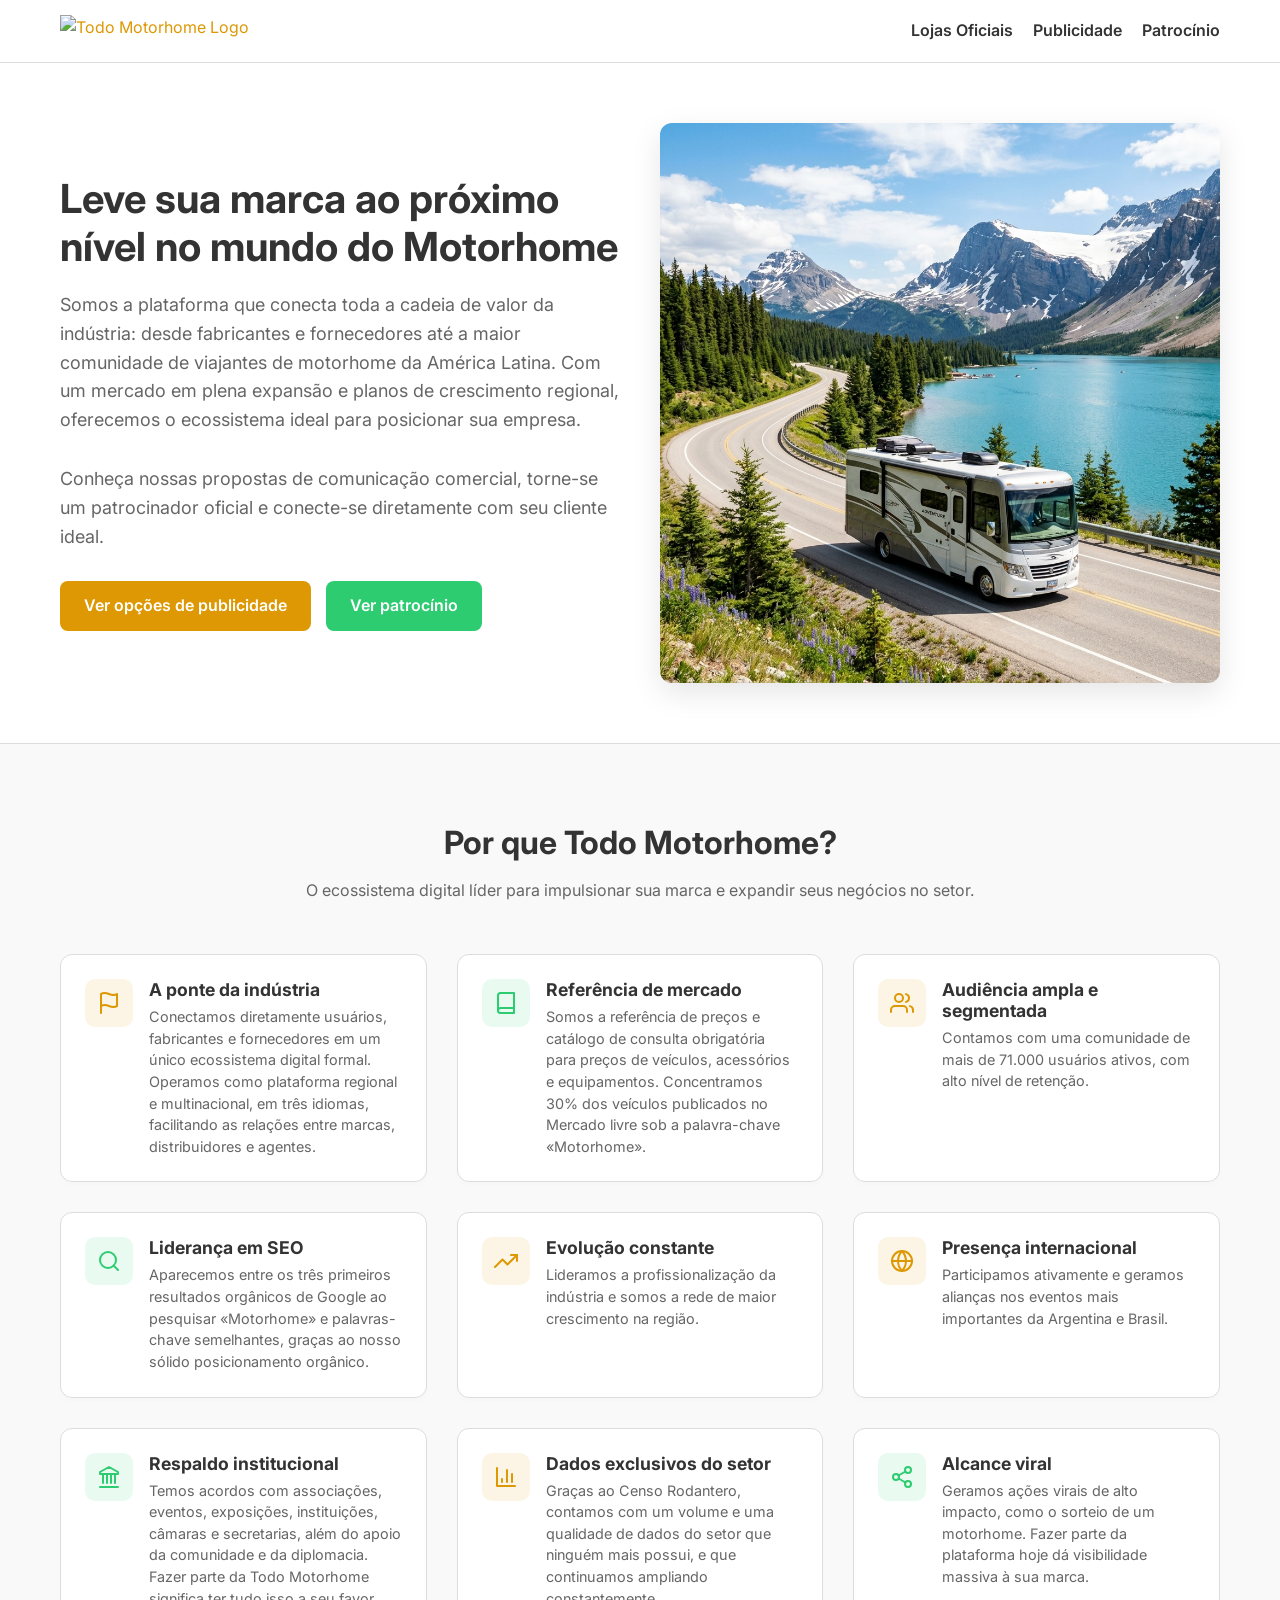
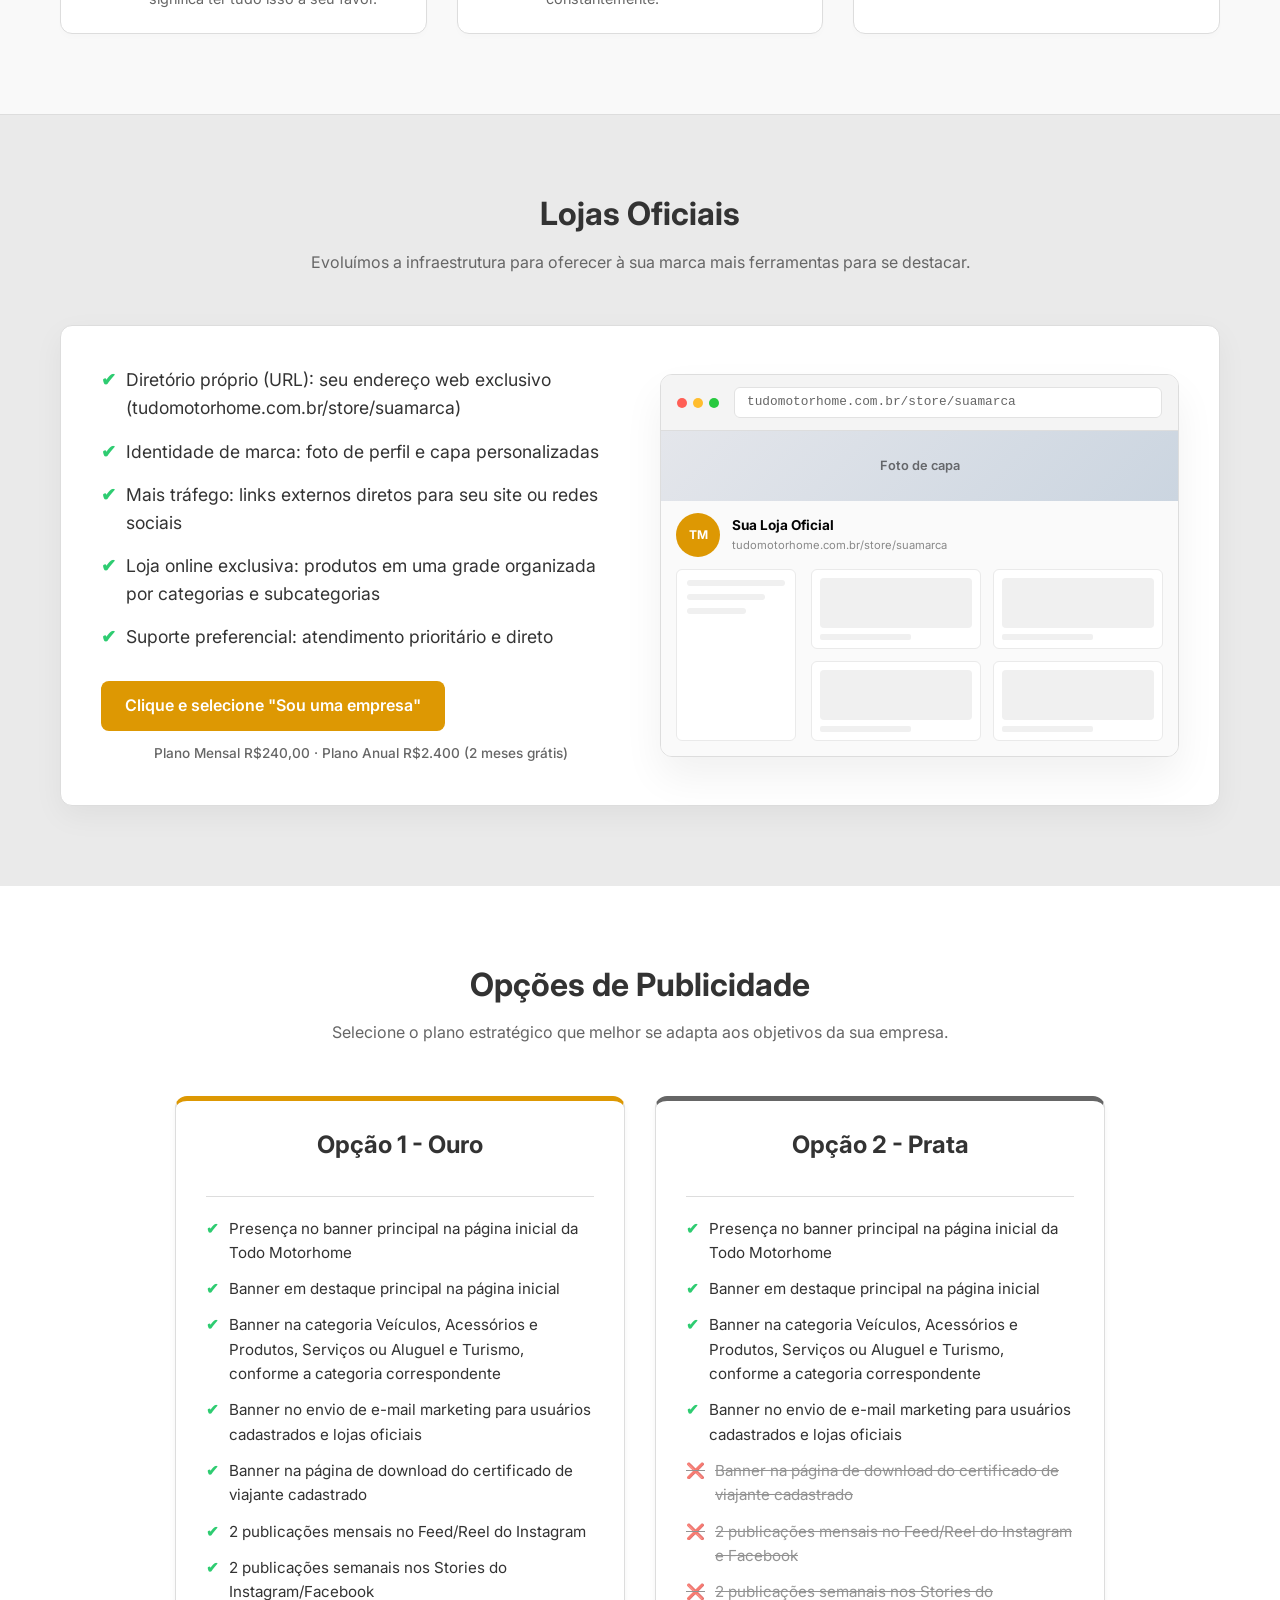
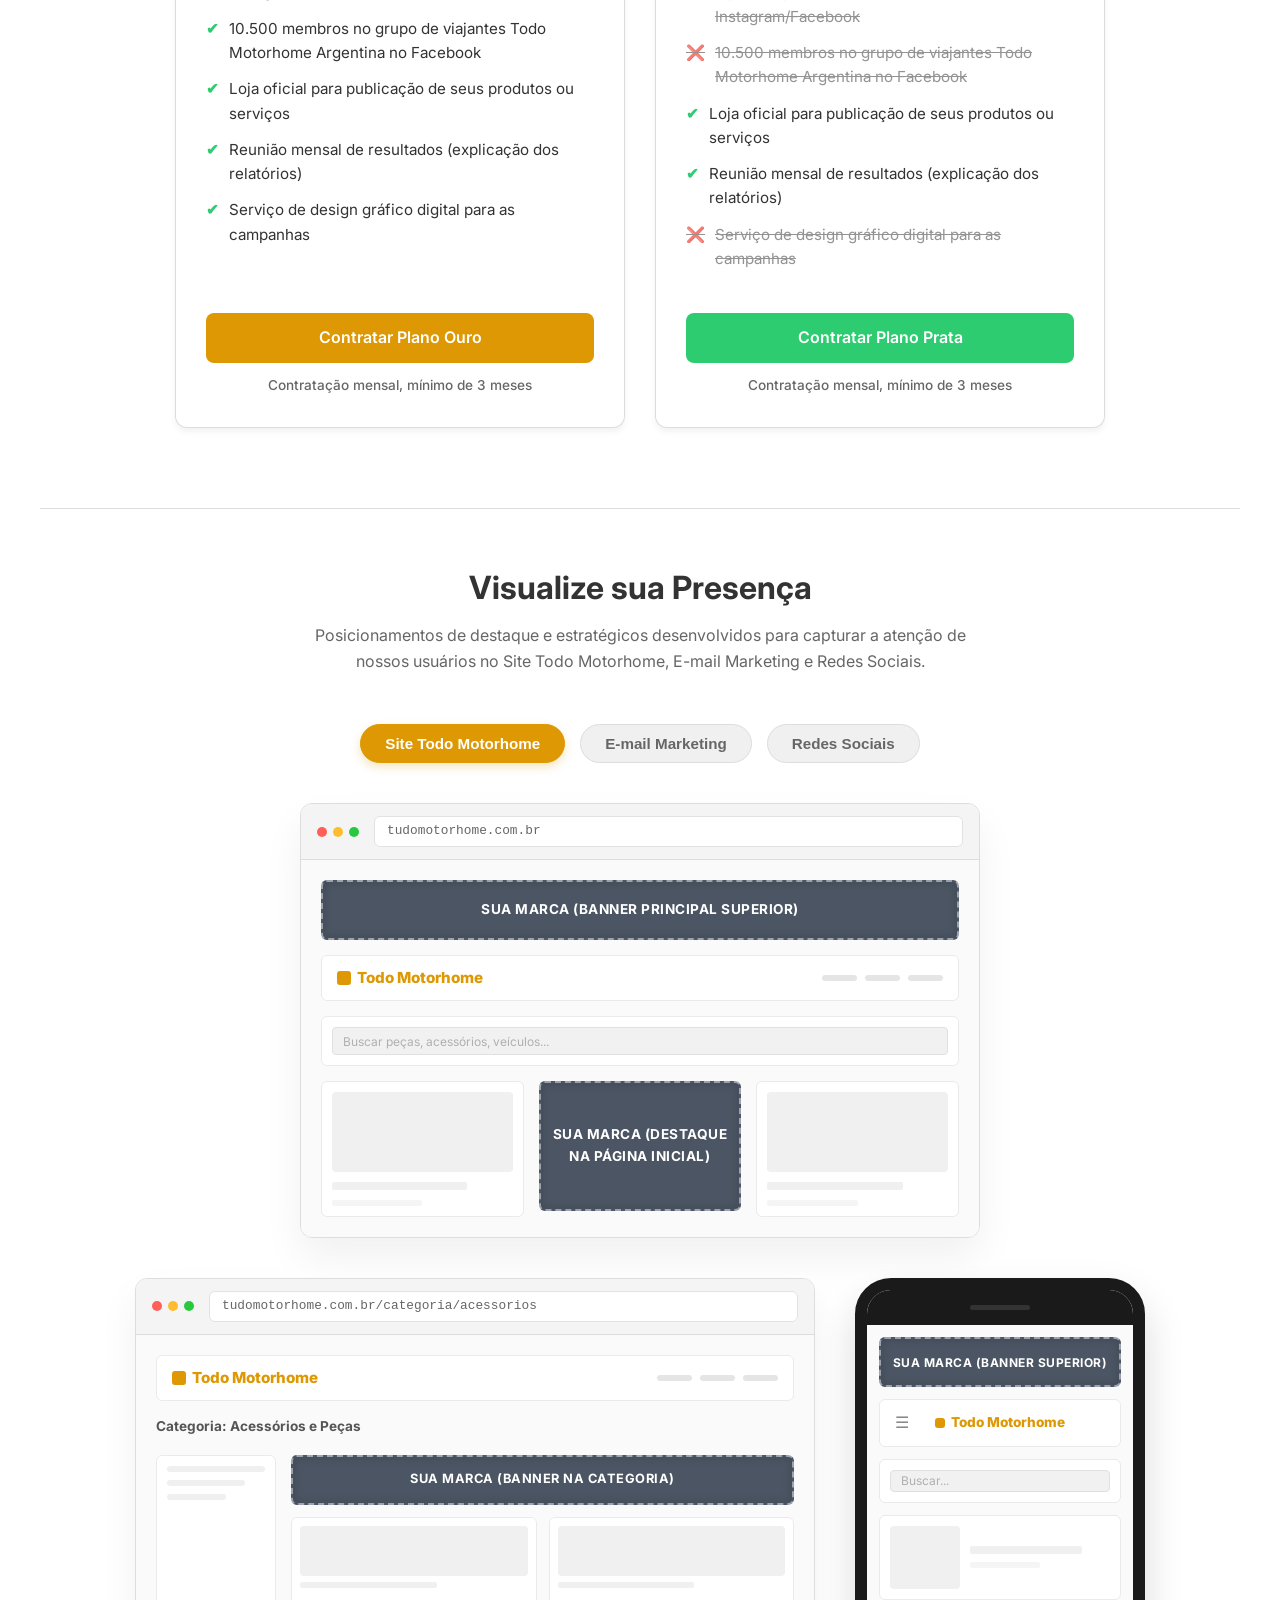
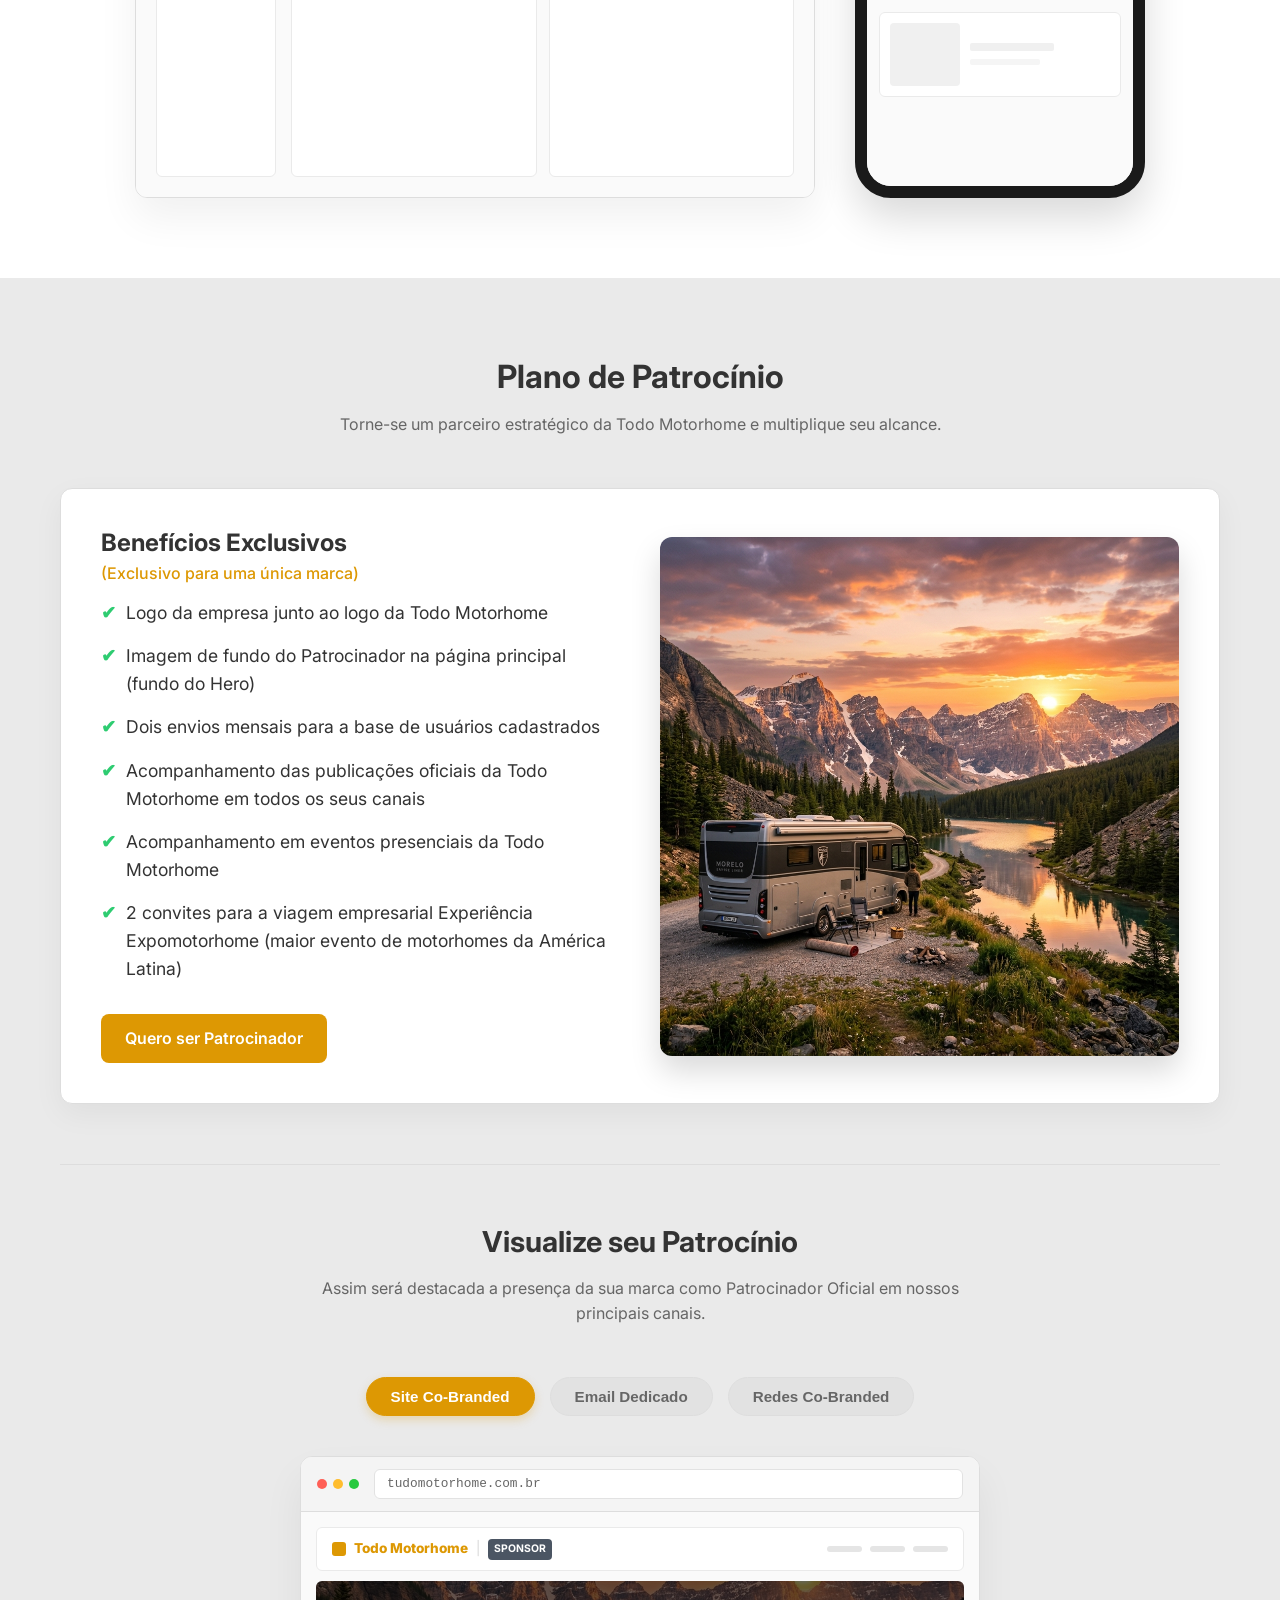
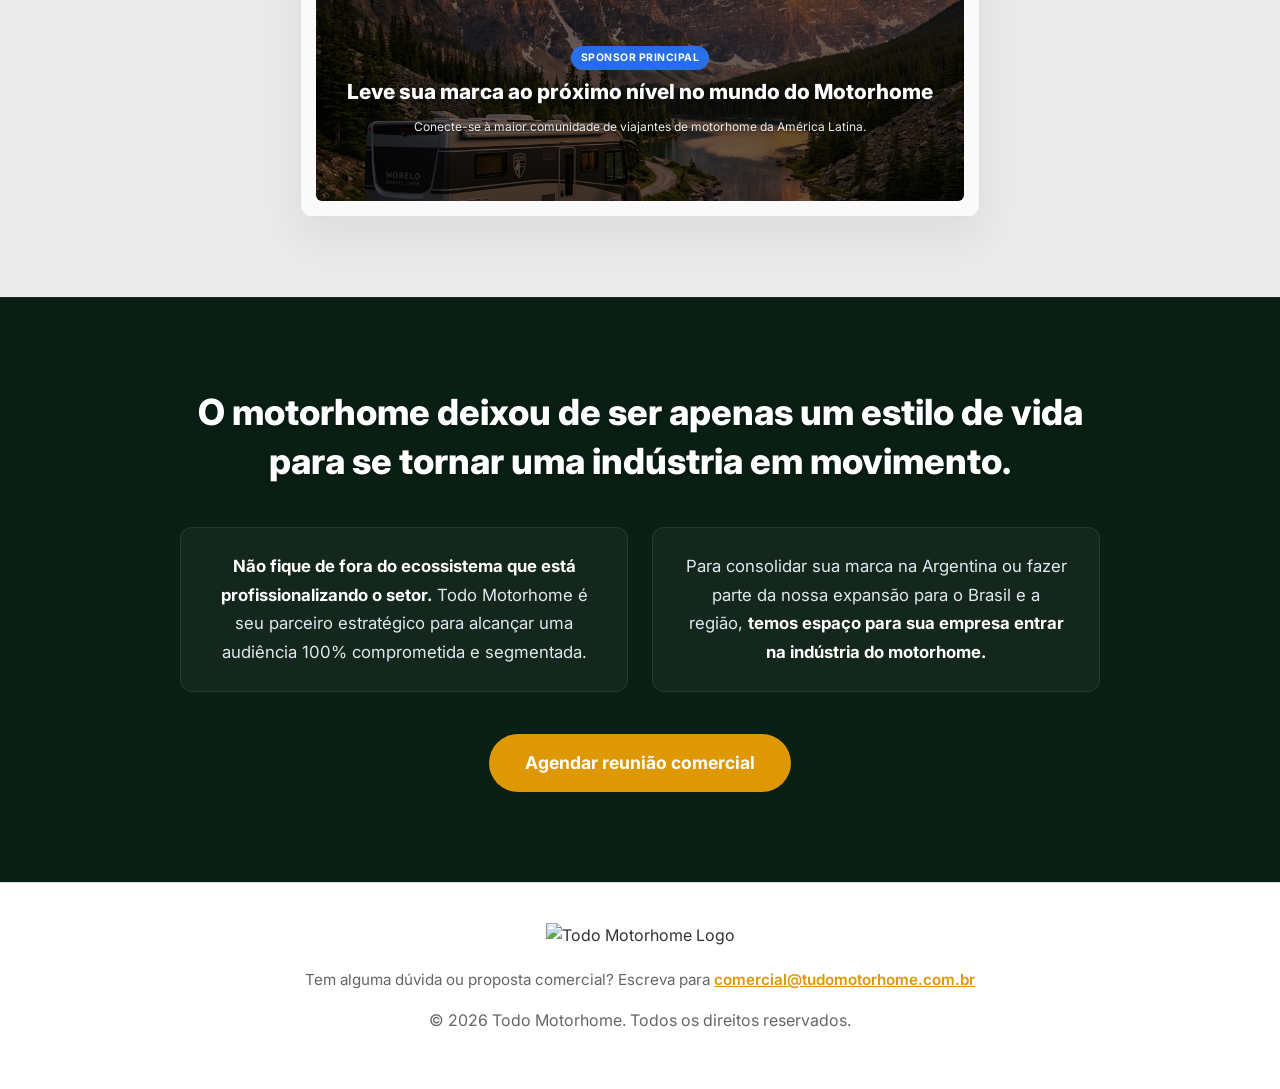
==== commit e02c1a1a: "Update email marketing banner description Removed the number of users from the email marketing banne" ====
--- a/index.html
+++ b/index.html
@@ -359,7 +359,7 @@
                     <li><span class="icon check">✔</span> Banner na categoria Veículos, Acessórios e Produtos,
                         Serviços ou Aluguel e Turismo, conforme a categoria correspondente</li>
                     <li><span class="icon check">✔</span> Banner no envio de e-mail marketing para usuários cadastrados e
-                        lojas oficiais (4.800 usuários)</li>
+                        lojas oficiais</li>
                     <li><span class="icon check">✔</span> Banner na página de download do certificado de viajante cadastrado</li>
                     <li><span class="icon check">✔</span> 2 publicações mensais no Feed/Reel do Instagram</li>
                     <li><span class="icon check">✔</span> 2 publicações semanais nos Stories do Instagram/Facebook
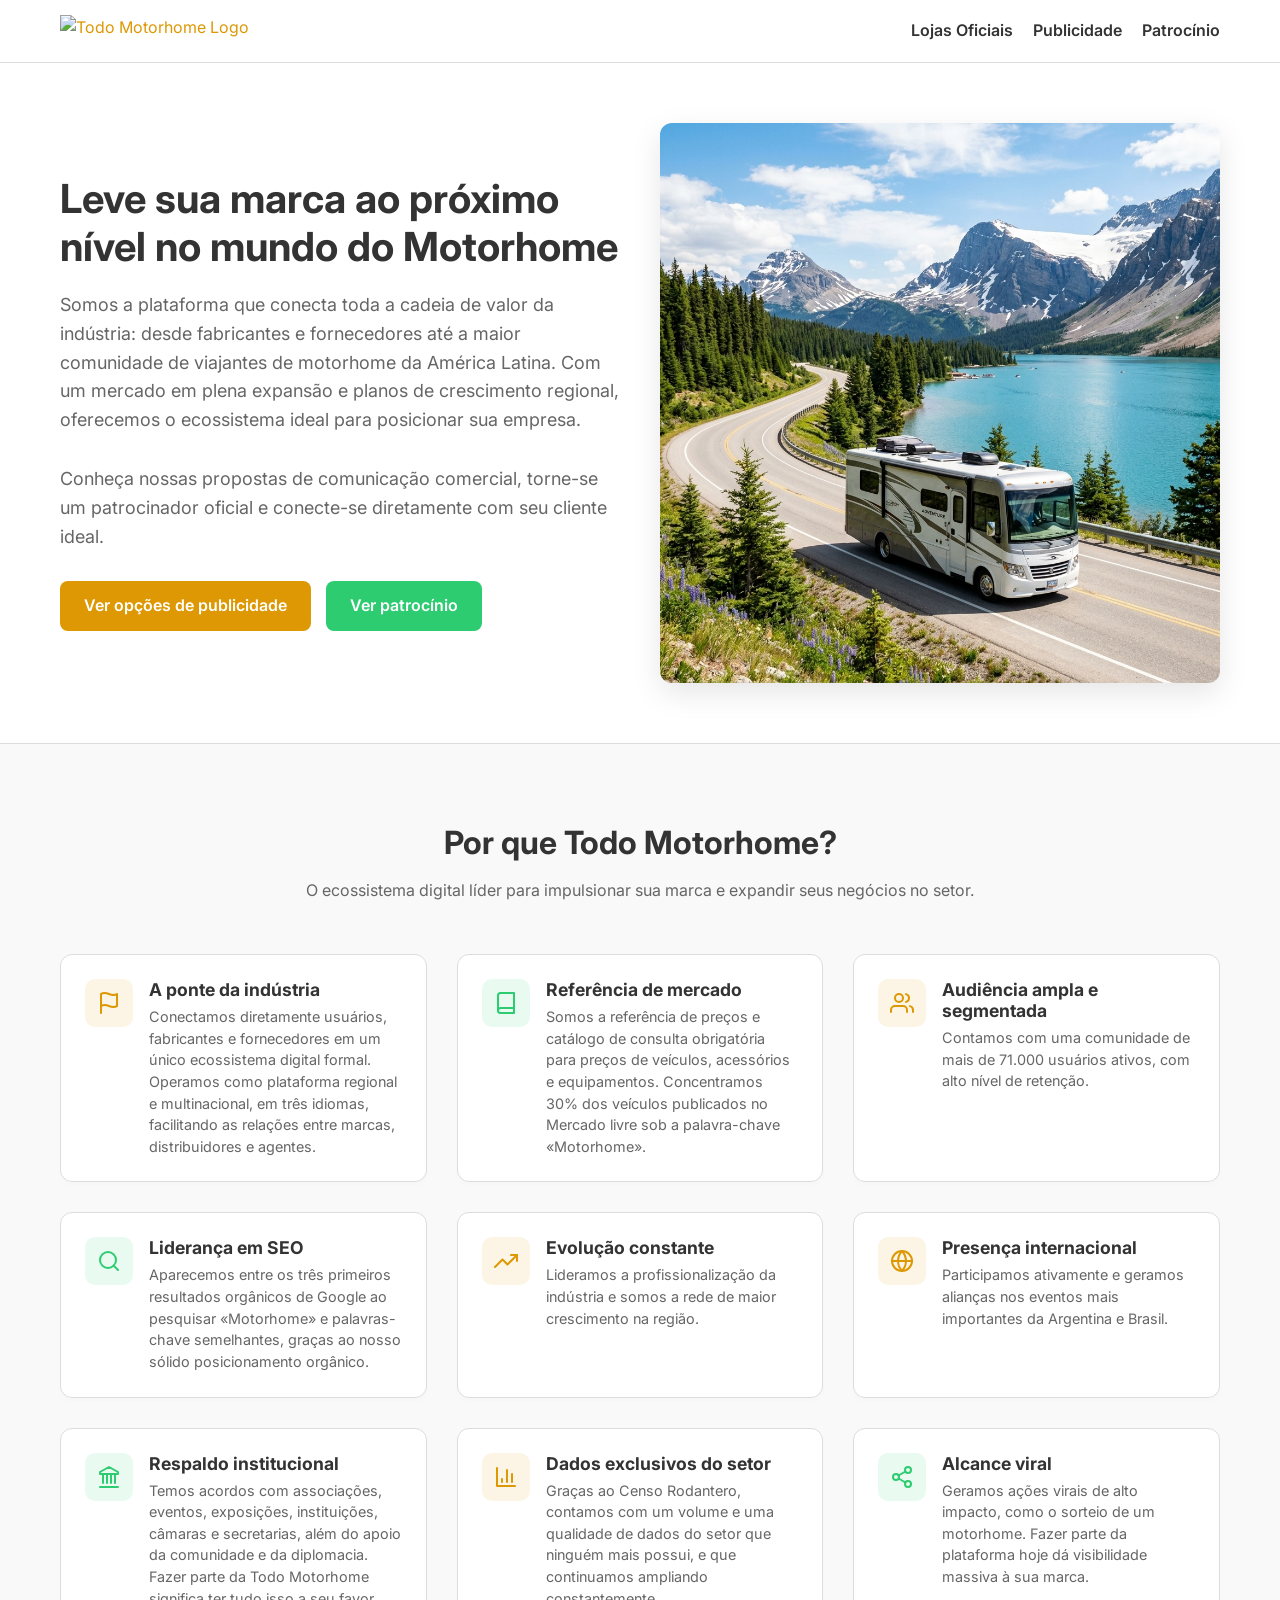
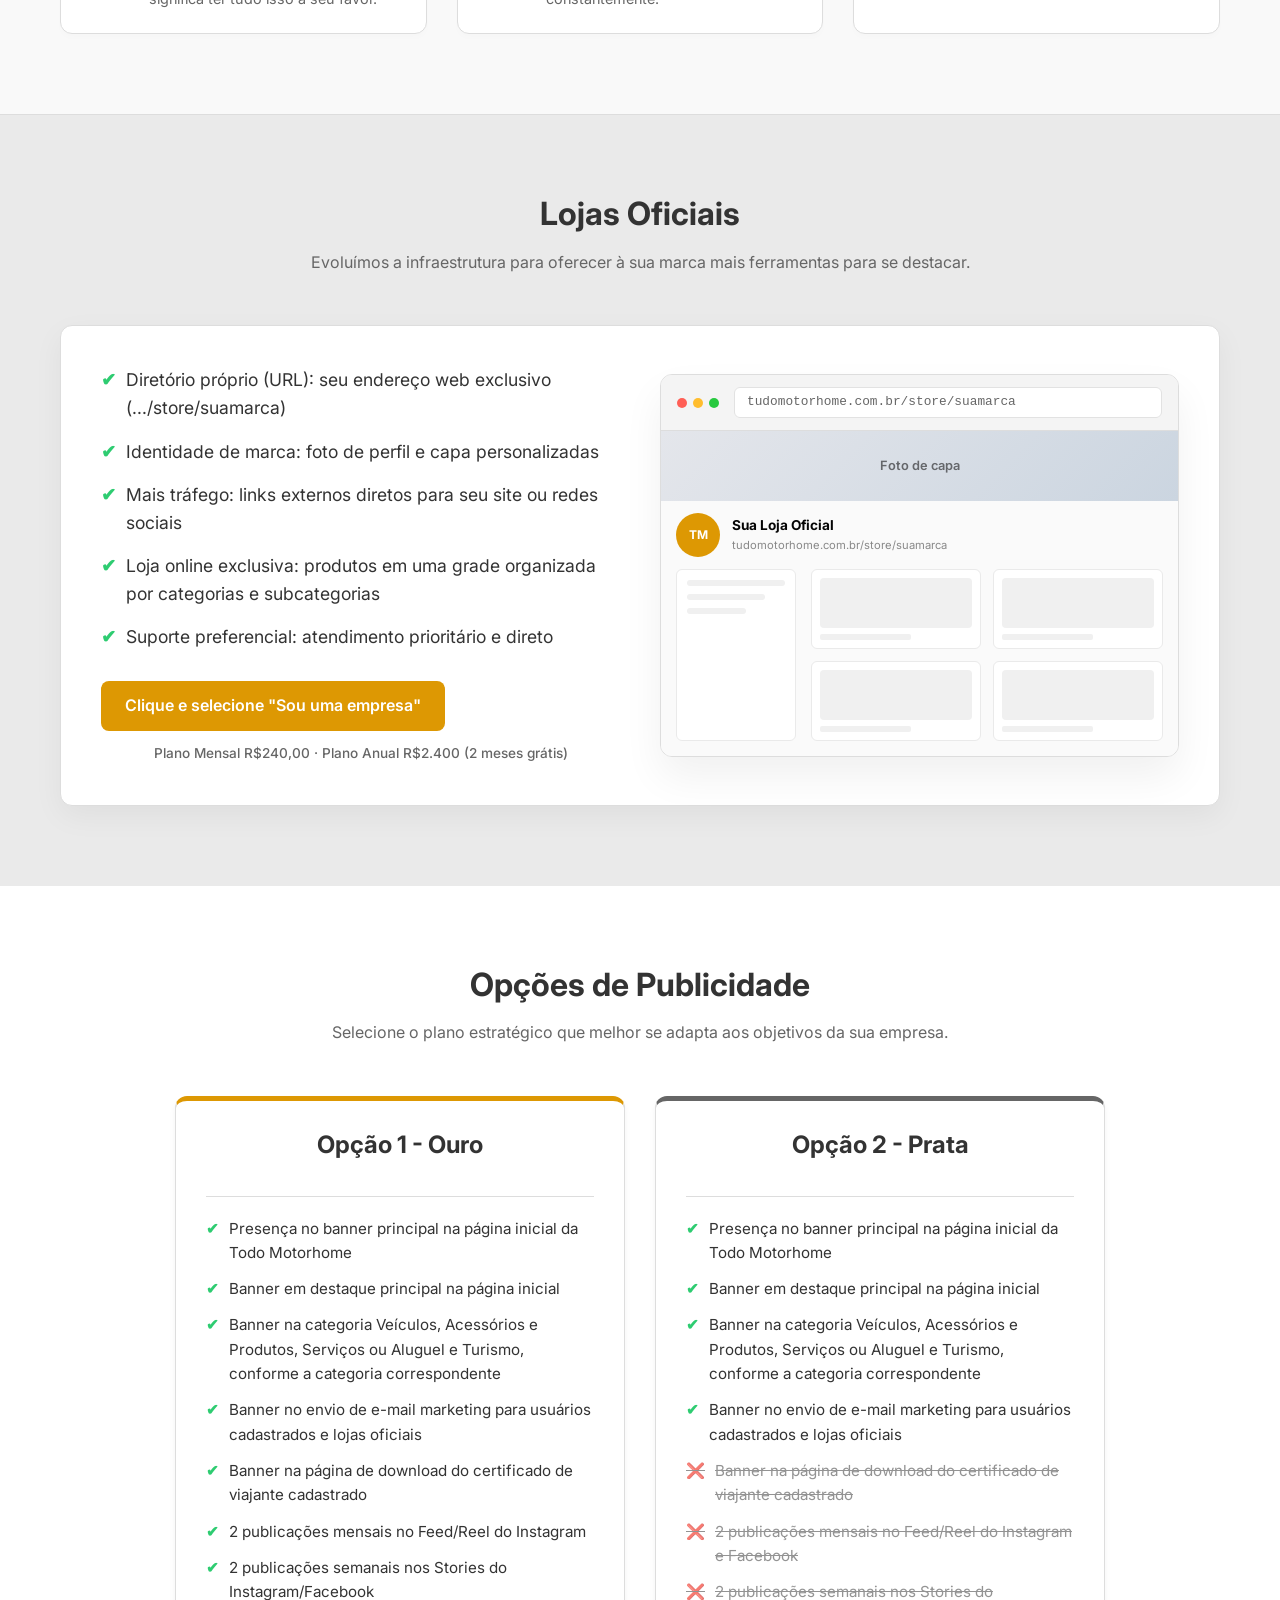
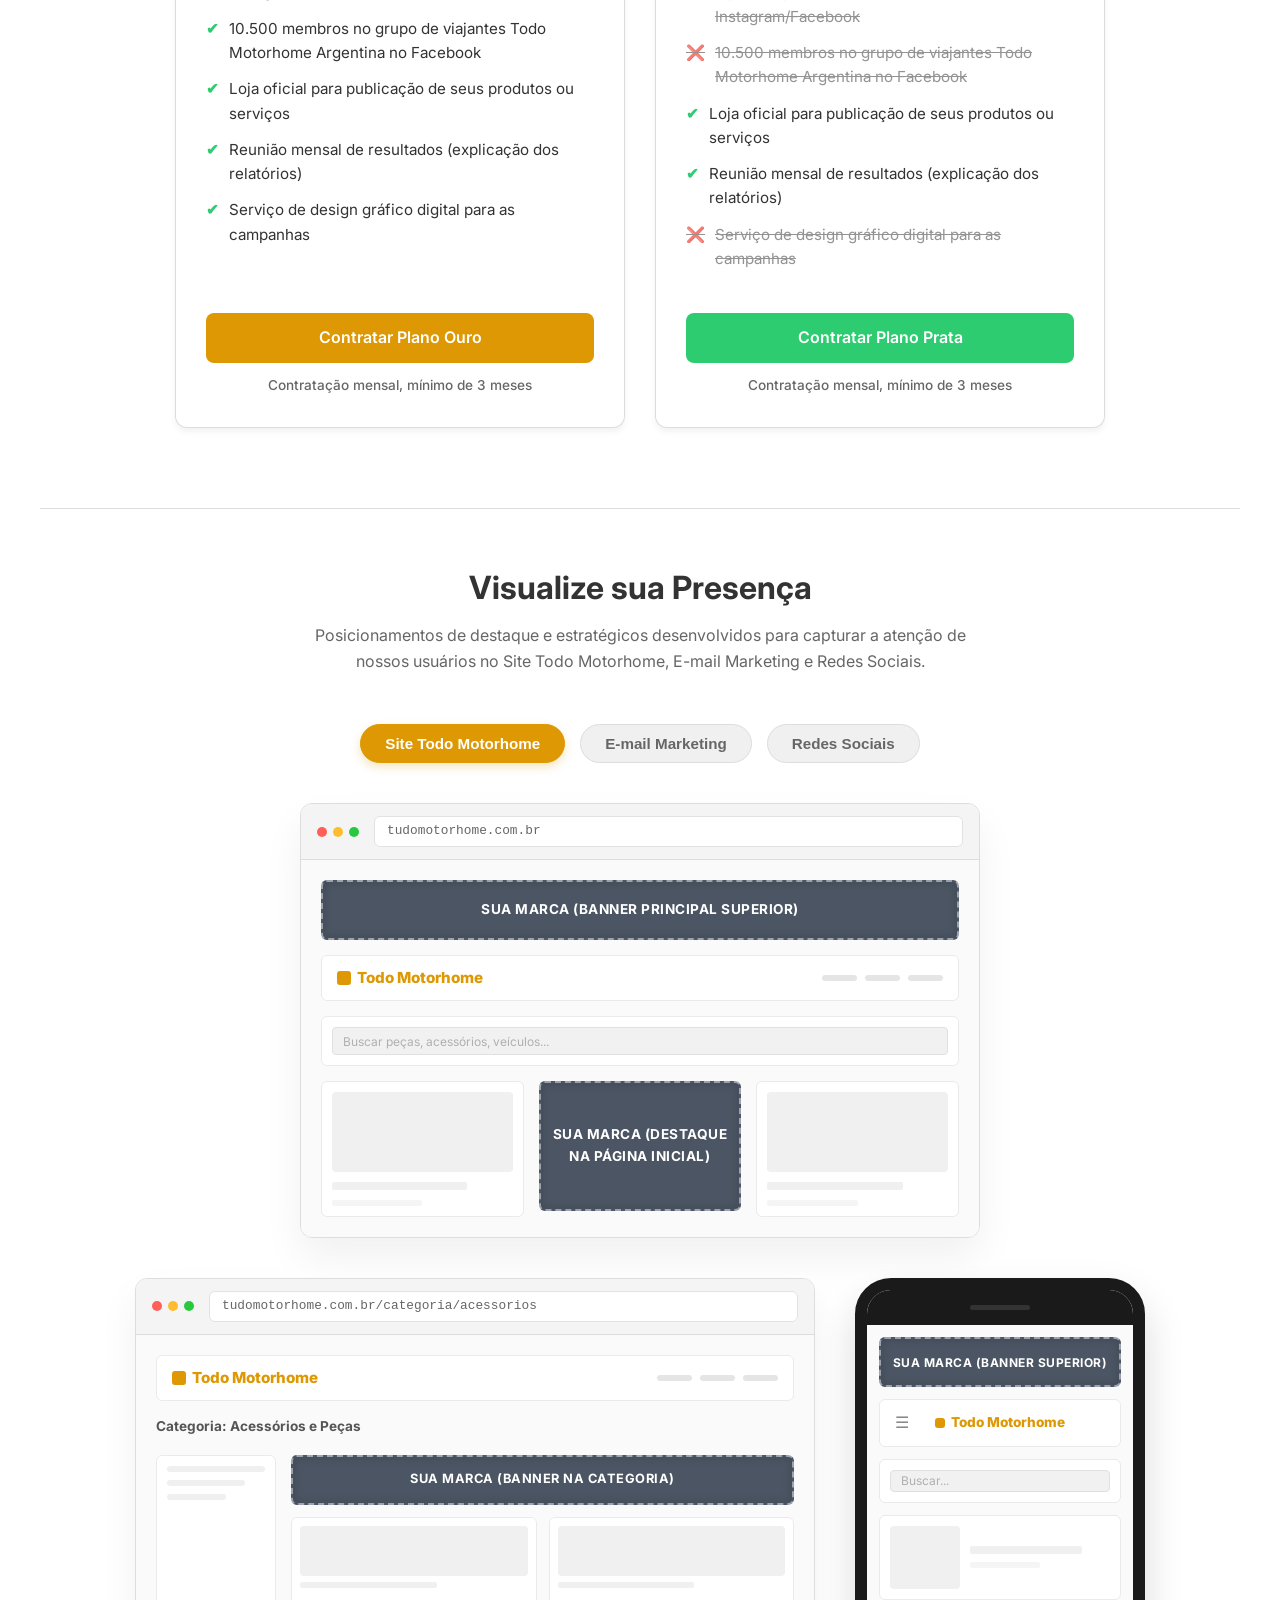
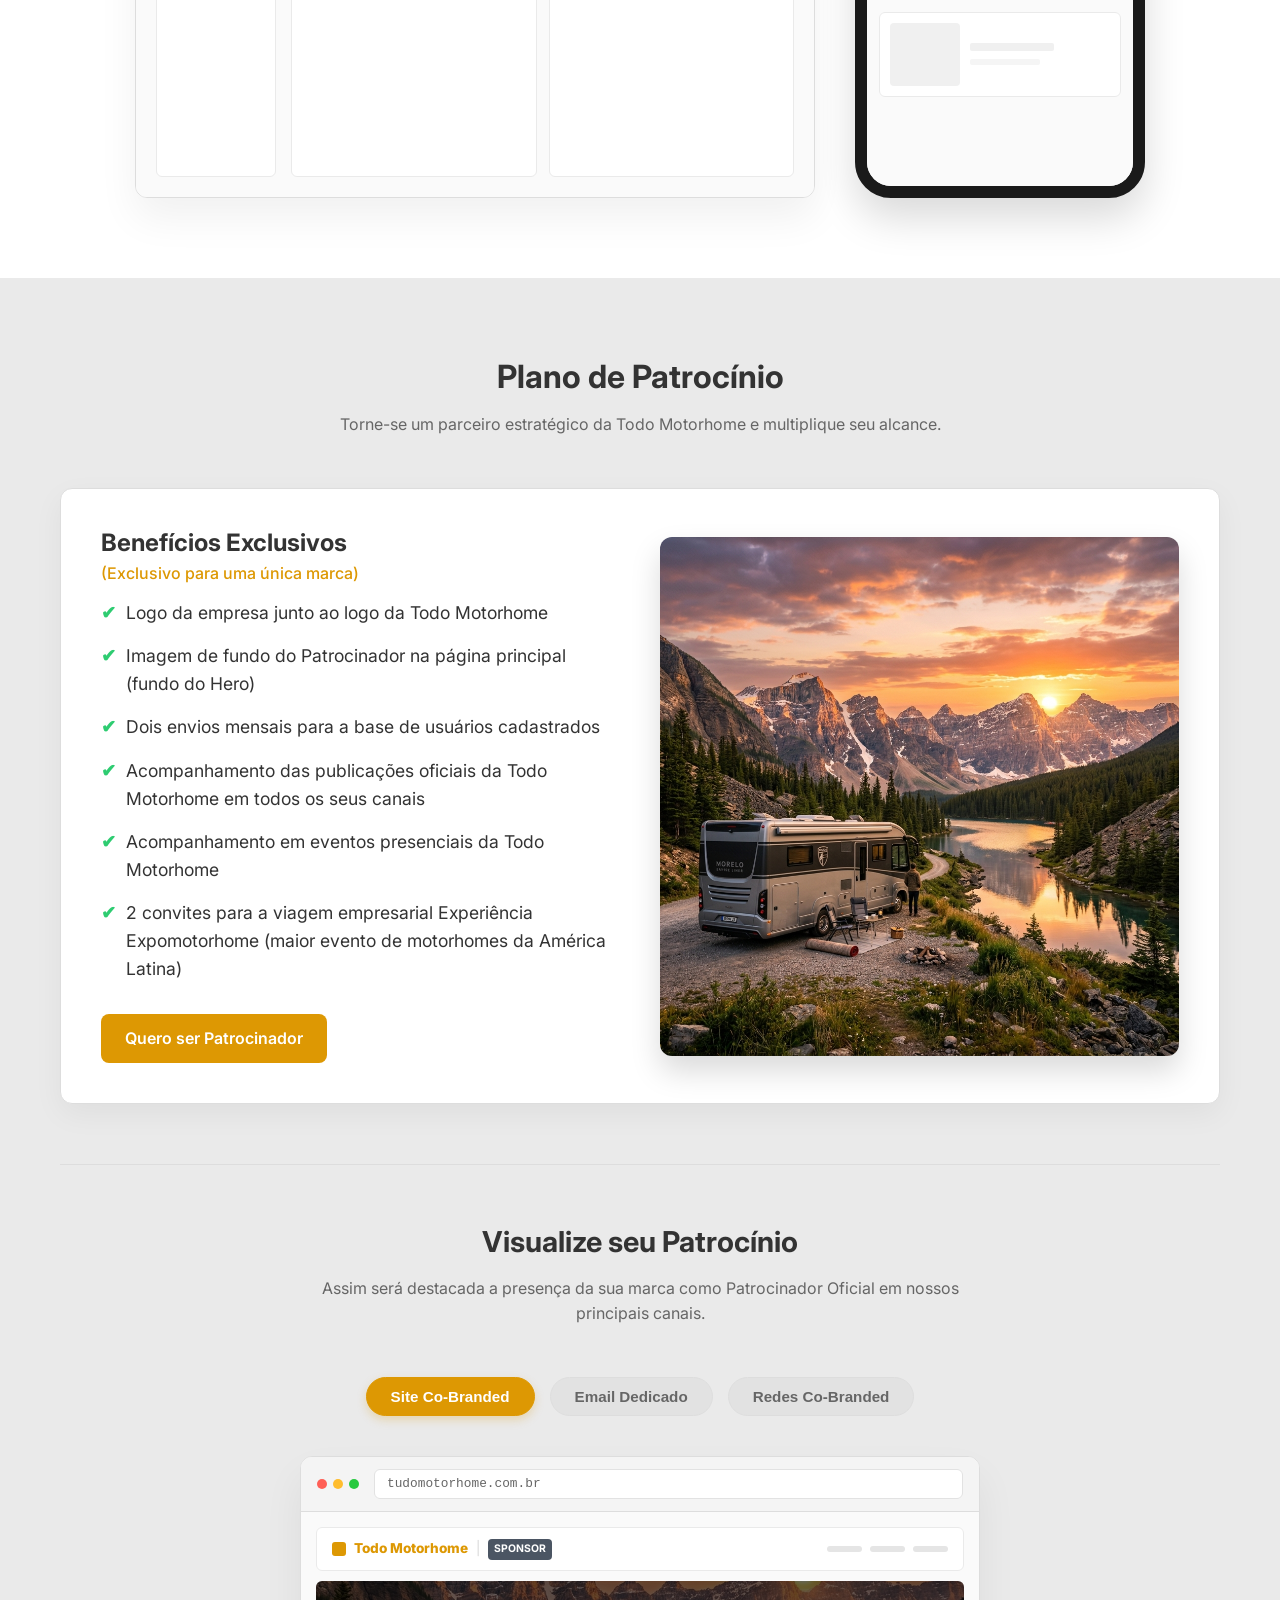
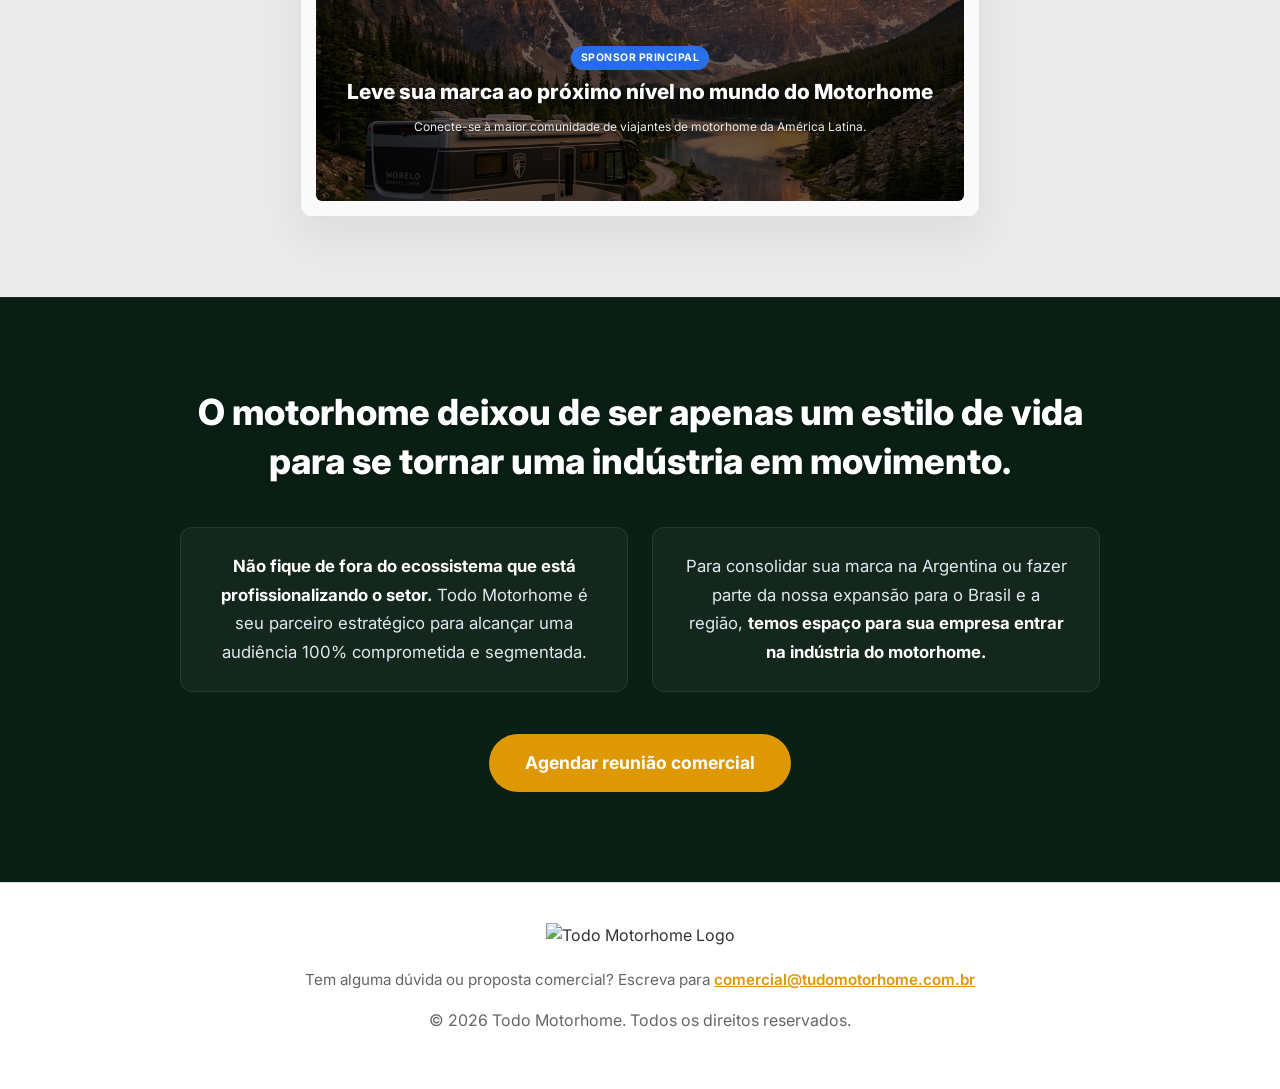
==== commit ff8bf2c2: "Change URL in alliance card feature Updated the URL in the alliance card feature description." ====
--- a/index.html
+++ b/index.html
@@ -270,7 +270,7 @@
                 <div class="alliance-content">
                     <ul class="card-features big-features">
                         <li><span class="icon check">✔</span> Diretório próprio (URL): seu endereço web exclusivo
-                            (tudomotorhome.com.br/store/suamarca)</li>
+                            (.../store/suamarca)</li>
                         <li><span class="icon check">✔</span> Identidade de marca: foto de perfil e capa
                             personalizadas</li>
                         <li><span class="icon check">✔</span> Mais tráfego: links externos diretos para seu site ou redes
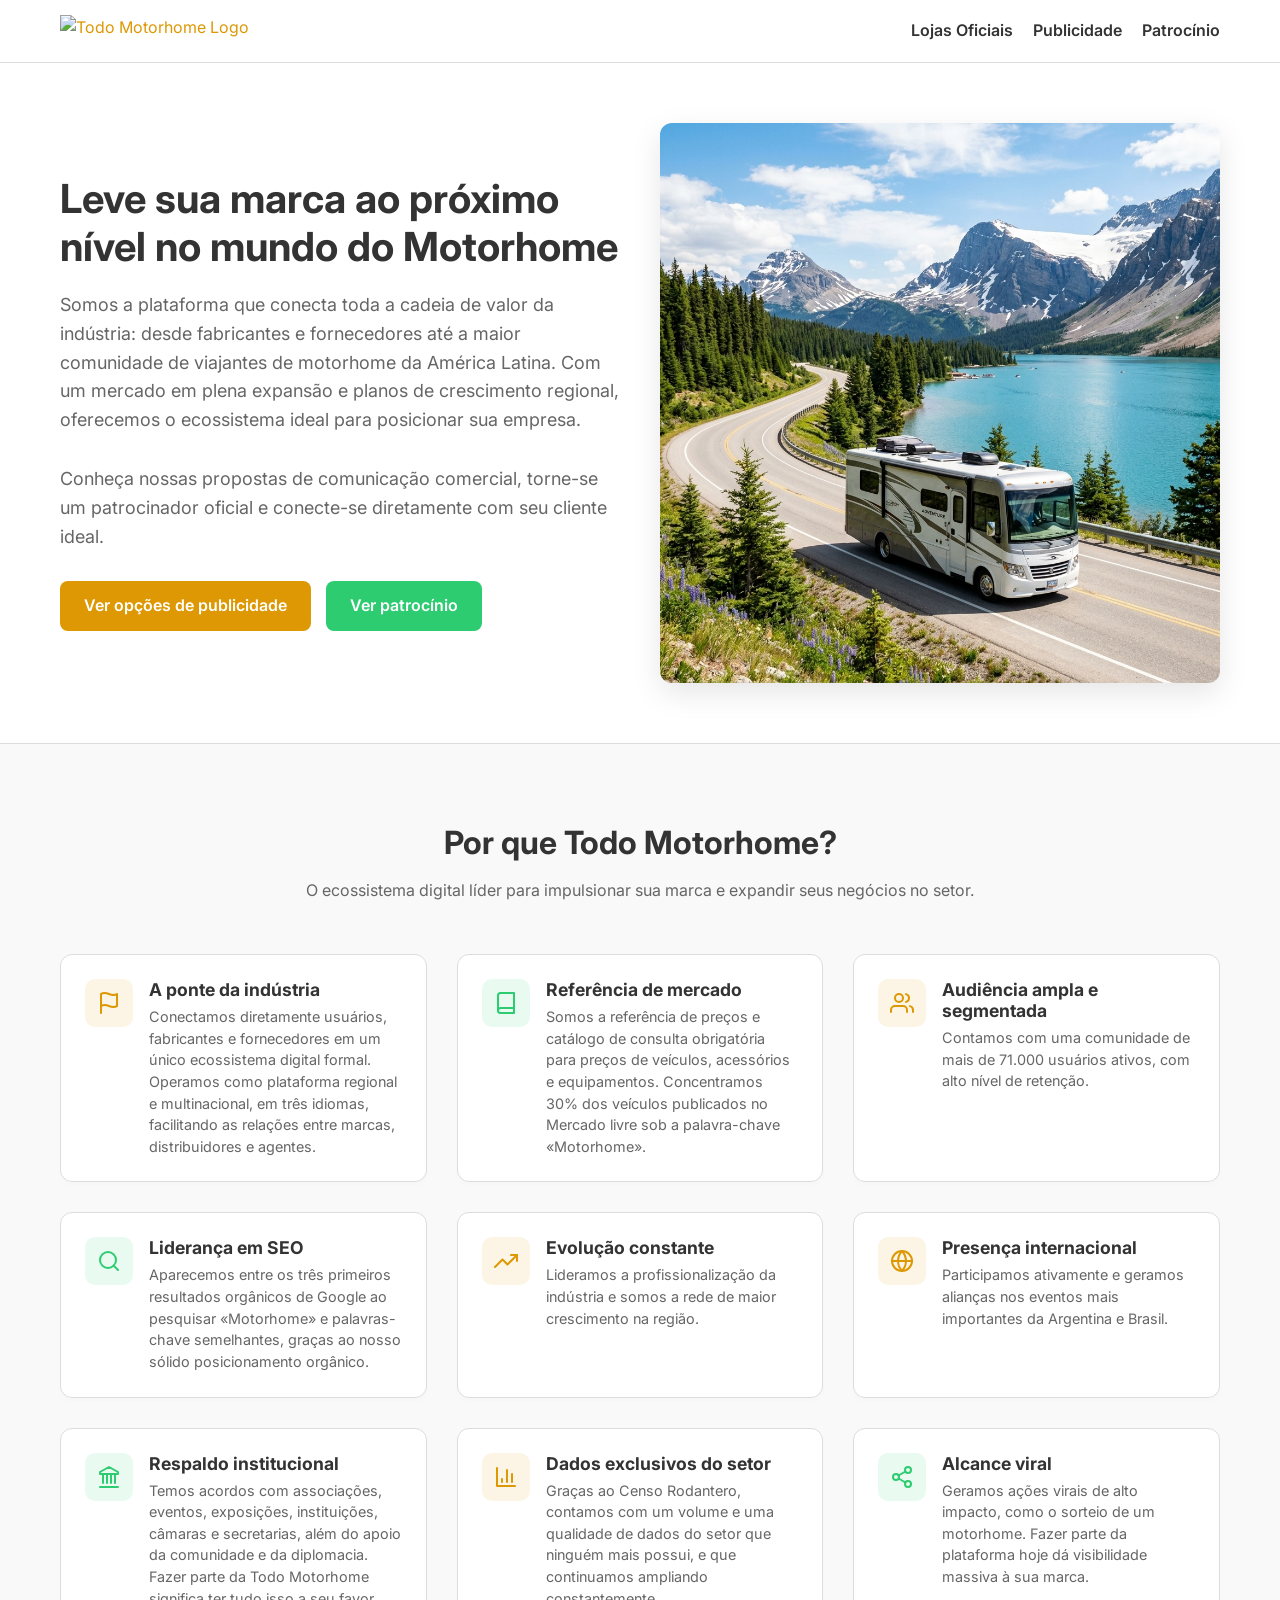
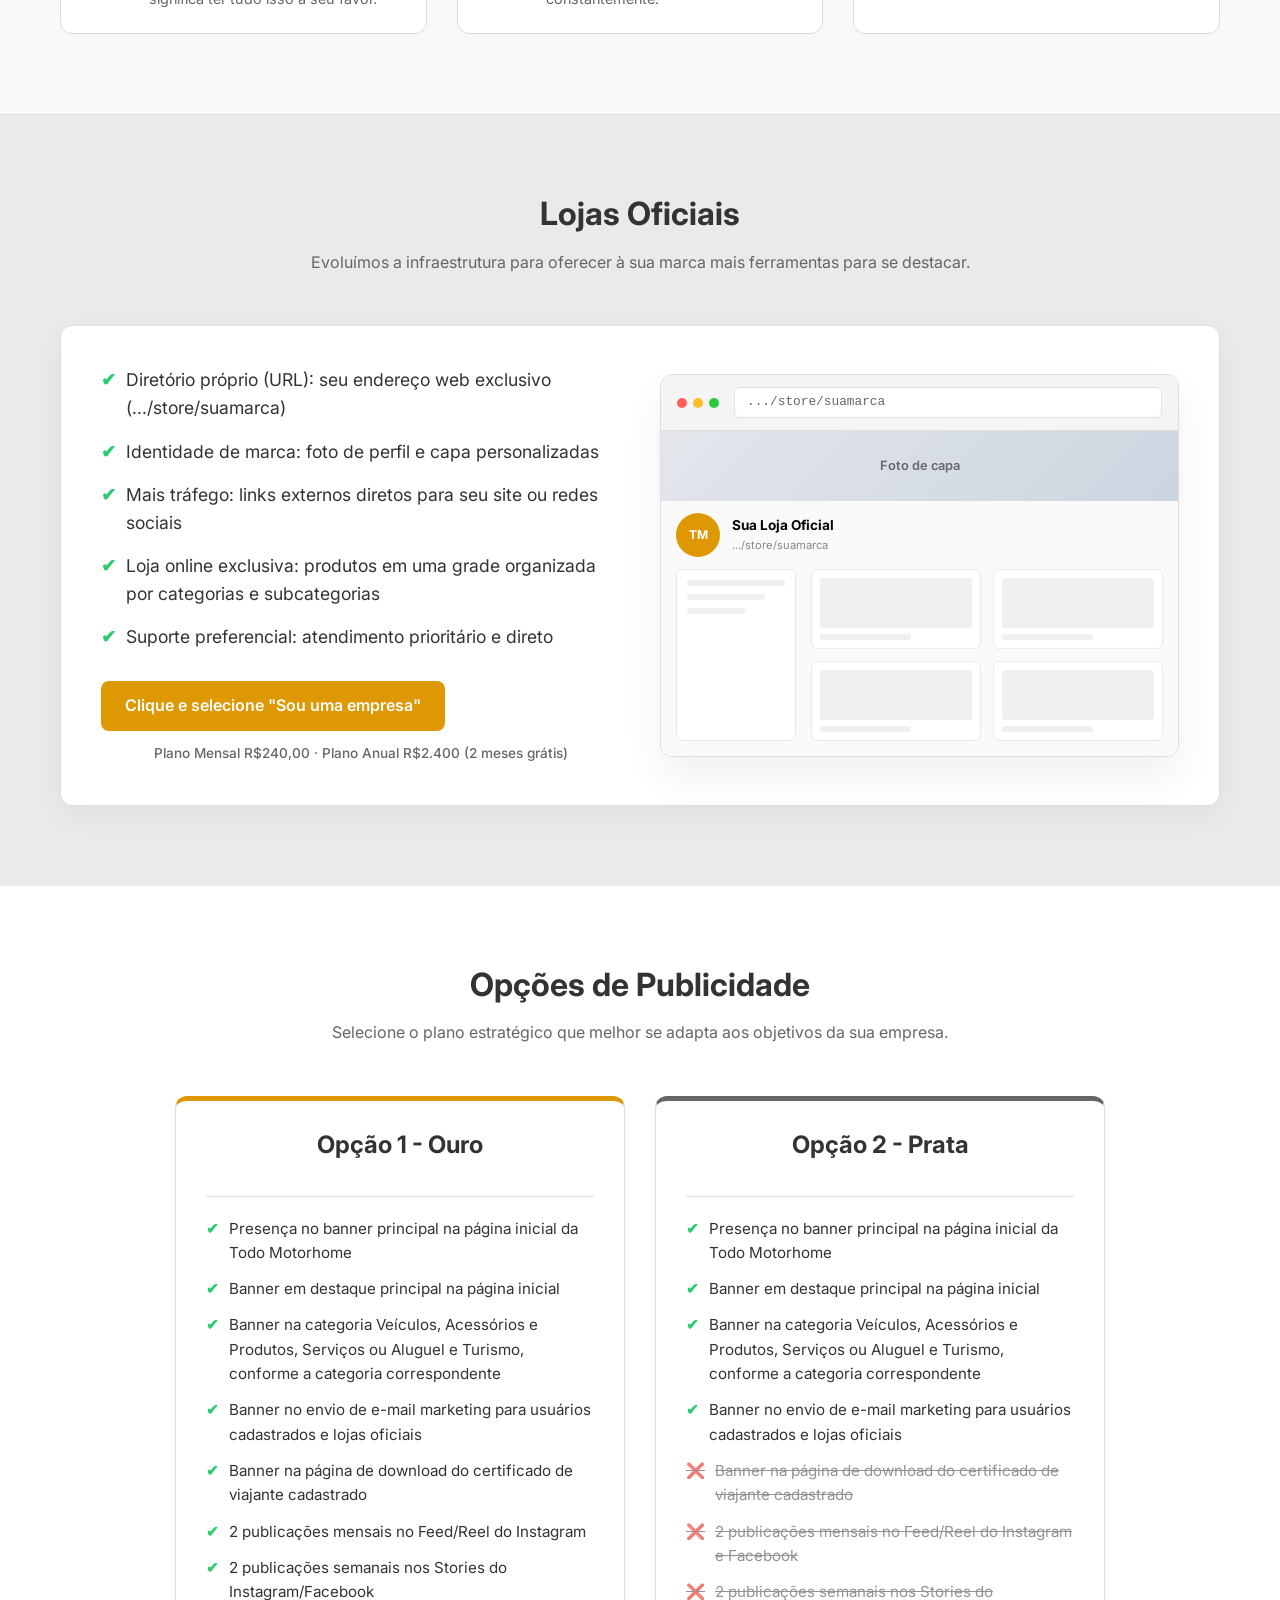
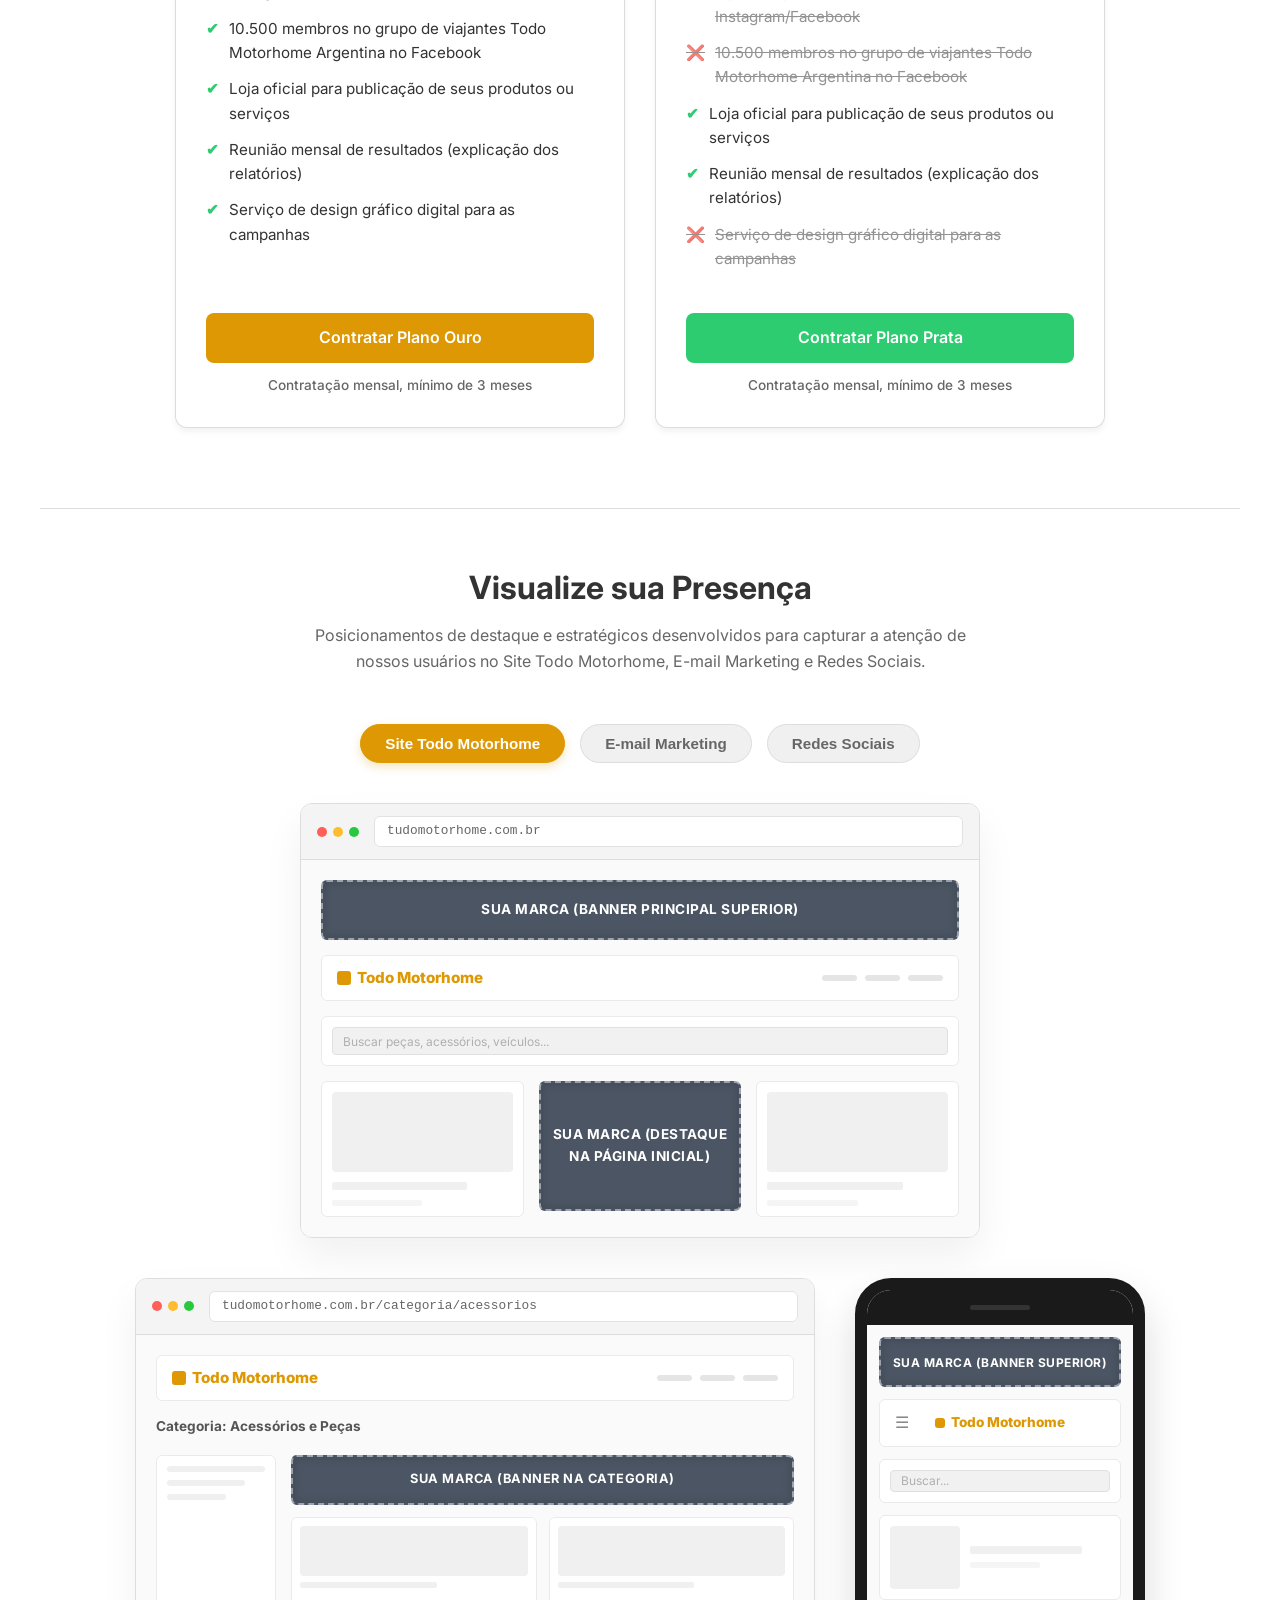
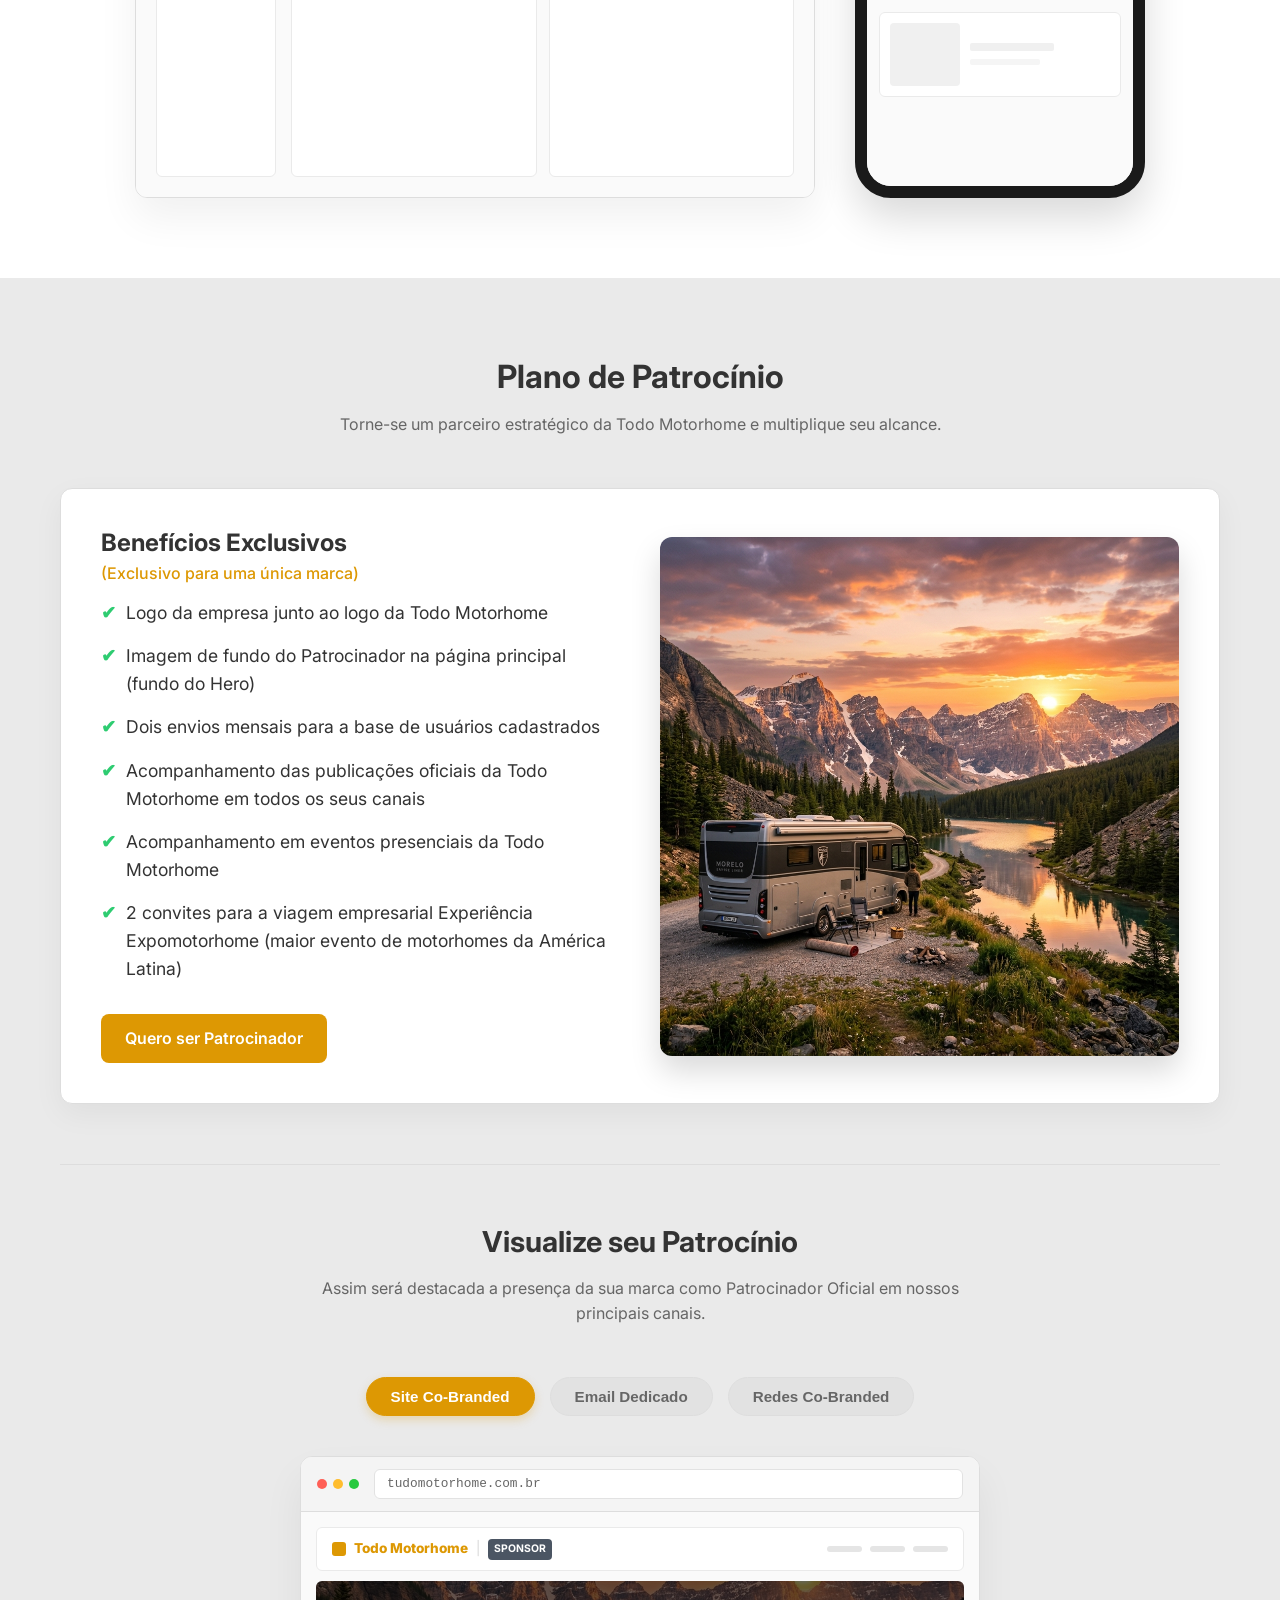
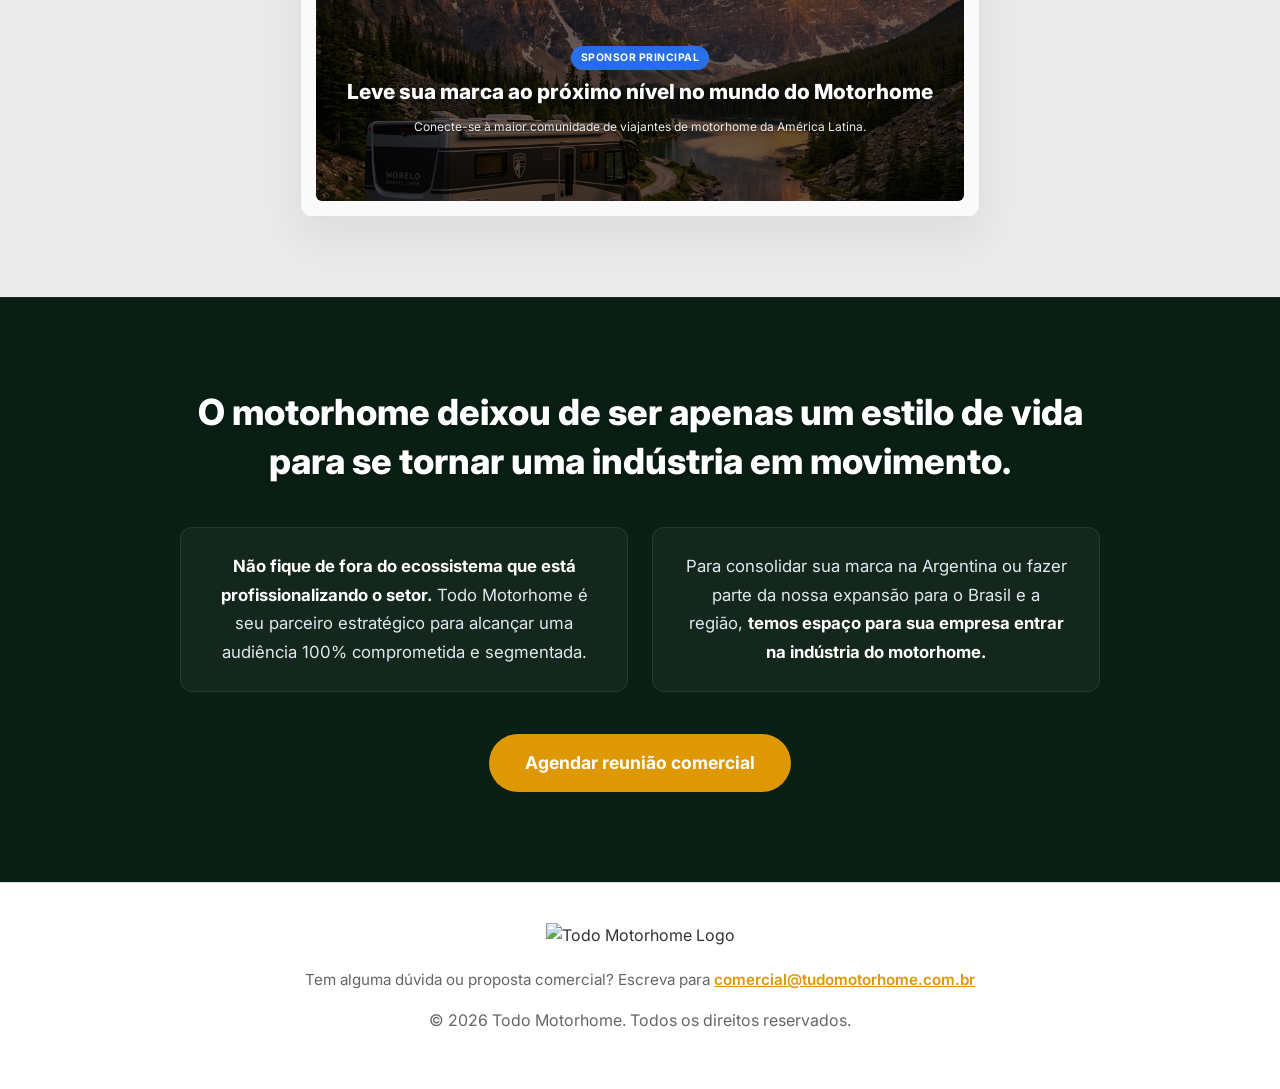
==== commit fad4dcb3: "Shorten URL display in index.html" ====
--- a/index.html
+++ b/index.html
@@ -294,7 +294,7 @@
                                 <span class="dot yellow"></span>
                                 <span class="dot green"></span>
                             </div>
-                            <div class="url-bar">tudomotorhome.com.br/store/suamarca</div>
+                            <div class="url-bar">.../store/suamarca</div>
                         </div>
                         <div class="mockup-body" style="padding: 0; gap: 0;">
                             <div class="generic-fb-cover" style="height: 70px;">Foto de capa</div>
@@ -305,7 +305,7 @@
                                 <div>
                                     <div style="font-size: 0.85rem; font-weight: 700; color: #050505;">Sua Loja
                                         Oficial</div>
-                                    <div style="font-size: 0.7rem; color: #888;">tudomotorhome.com.br/store/suamarca</div>
+                                    <div style="font-size: 0.7rem; color: #888;">.../store/suamarca</div>
                                 </div>
                             </div>
                             <div class="category-layout-sim" style="padding: 0 15px 15px 15px;">
